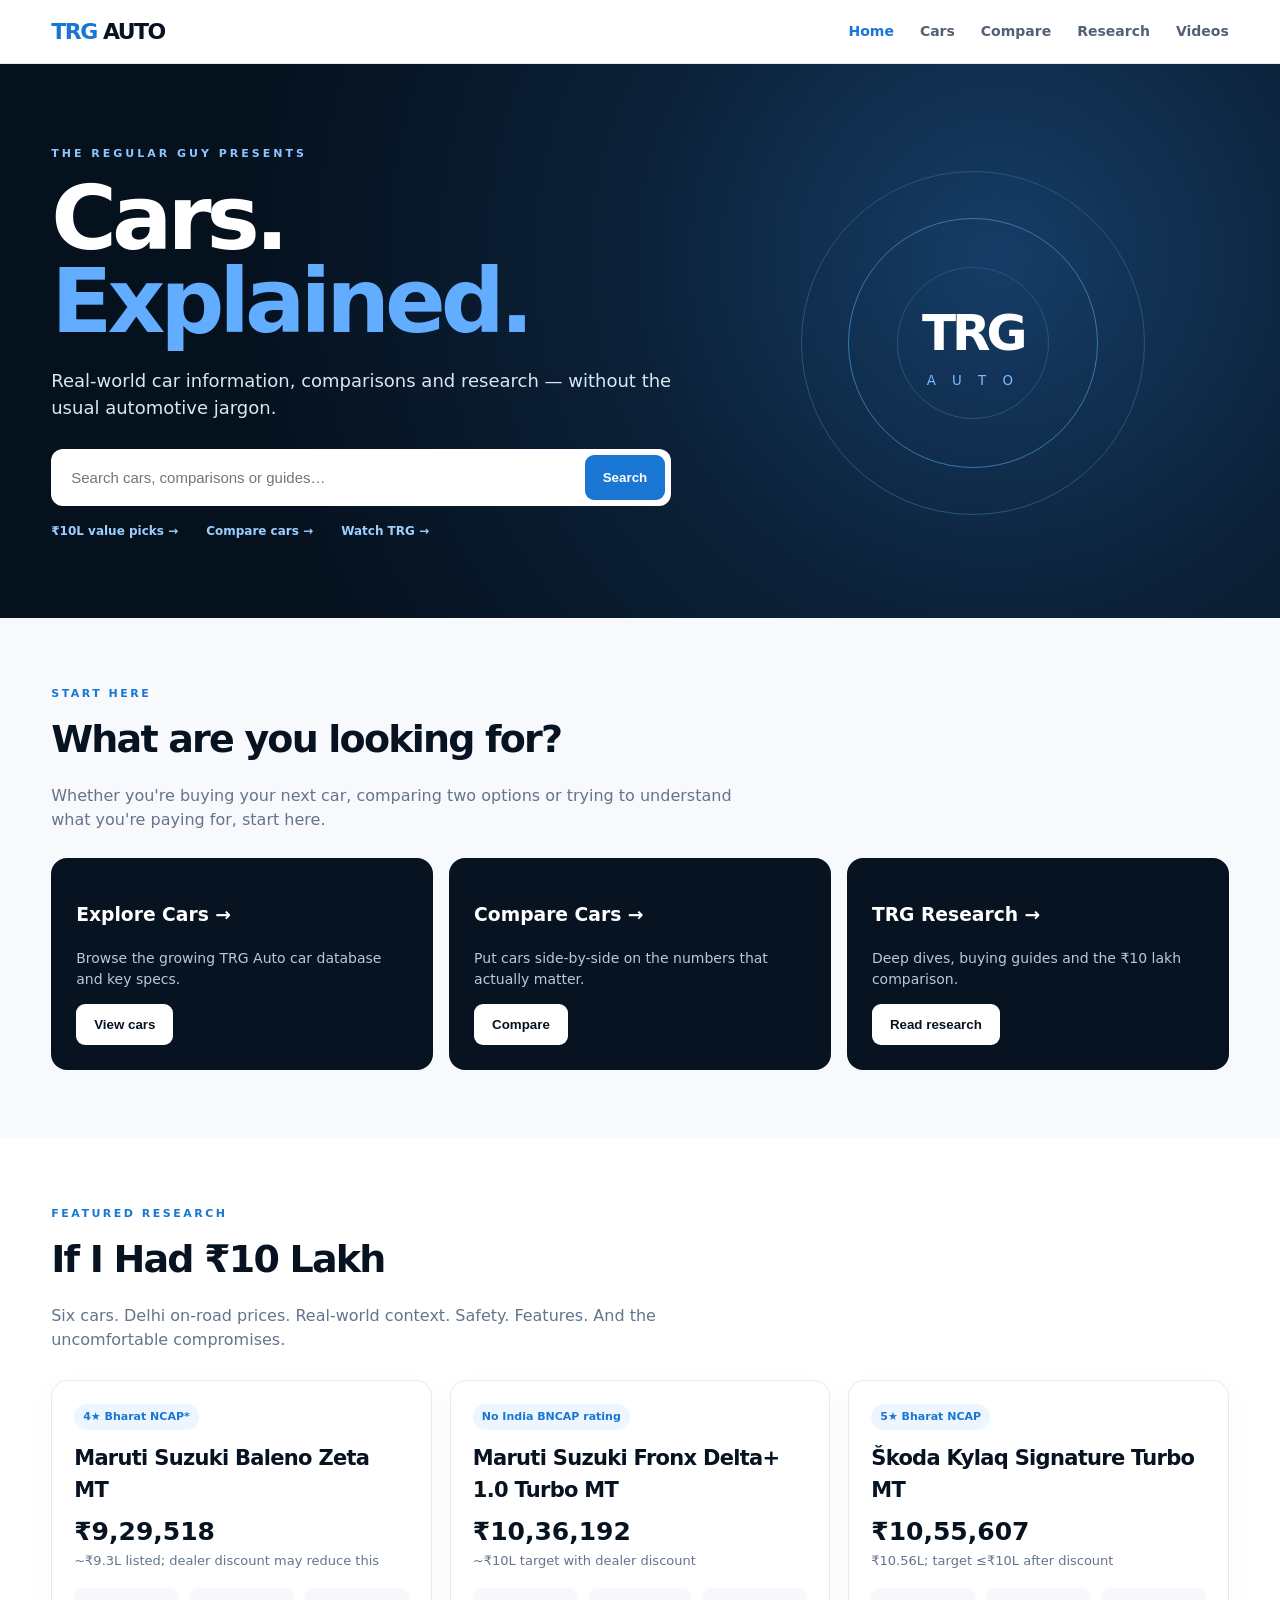
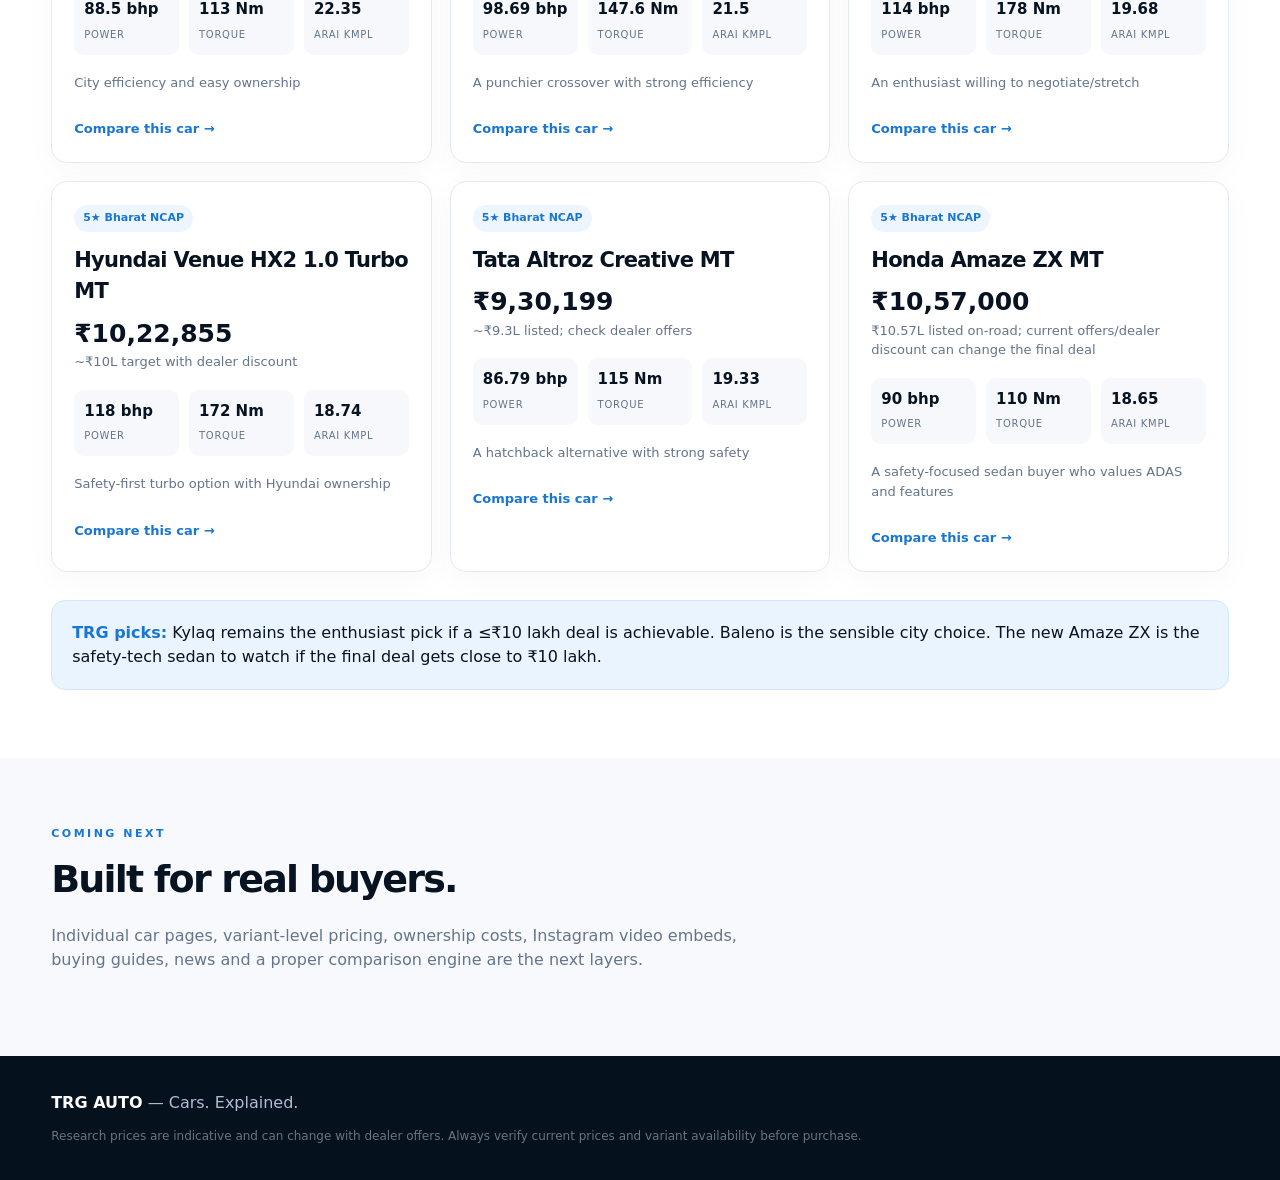
==== index.html @ d66eacd1 "TRG Auto V2 – Fix styling and clean public copy" ====
<!doctype html><html><head><meta charset="utf-8"><meta name="viewport" content="width=device-width,initial-scale=1"><title>TRG Auto — Cars. Explained.</title><meta name="description" content="Real-world car information, comparisons and research by The Regular Guy."><link rel="stylesheet" href="assets/styles.css?v=2.1"></head><body><header class="nav"><div class="container navin"><a class="logo" href="index.html"><span>TRG</span> AUTO</a><nav class="links"><a href="index.html">Home</a><a href="cars.html">Cars</a><a href="compare.html">Compare</a><a href="research.html">Research</a><a href="videos.html">Videos</a></nav></div></header>
<section class="hero"><div class="container hero-grid"><div><div class="eyebrow">The Regular Guy presents</div><h1>Cars.<br><span>Explained.</span></h1><p>Real-world car information, comparisons and research — without the usual automotive jargon.</p><div class="search"><input id="siteSearch" placeholder="Search cars, comparisons or guides…"><button id="searchBtn" class="btn">Search</button></div><div class="quicklinks"><a href="research.html">₹10L value picks →</a><a href="compare.html">Compare cars →</a><a href="videos.html">Watch TRG →</a></div></div><div class="hero-orb"><div class="orb"><div><strong>TRG</strong><small>A U T O</small></div></div></div></div></section>
<section class="section"><div class="container"><div class="kicker">Start here</div><h2>What are you looking for?</h2><p class="sub">Whether you're buying your next car, comparing two options or trying to understand what you're paying for, start here.</p><div class="tools"><a class="tool" href="cars.html"><h3>Explore Cars →</h3><p>Browse the growing TRG Auto car database and key specs.</p><button class="btn">View cars</button></a><a class="tool" href="compare.html"><h3>Compare Cars →</h3><p>Put cars side-by-side on the numbers that actually matter.</p><button class="btn">Compare</button></a><a class="tool" href="research.html"><h3>TRG Research →</h3><p>Deep dives, buying guides and the ₹10 lakh comparison.</p><button class="btn">Read research</button></a></div></div></section>
<section class="section alt"><div class="container"><div class="kicker">Featured research</div><h2>If I Had ₹10 Lakh</h2><p class="sub">Six cars. Delhi on-road prices. Real-world context. Safety. Features. And the uncomfortable compromises.</p><div class="cards" id="carCards"></div><div class="callout"><b>TRG picks:</b> Kylaq remains the enthusiast pick if a ≤₹10 lakh deal is achievable. Baleno is the sensible city choice. The new Amaze ZX is the safety-tech sedan to watch if the final deal gets close to ₹10 lakh.</div></div></section>
<section class="section"><div class="container"><div class="kicker">Coming next</div><h2>Built for real buyers.</h2><p class="sub">Individual car pages, variant-level pricing, ownership costs, Instagram video embeds, buying guides, news and a proper comparison engine are the next layers.</p></div></section>
<footer class="footer"><div class="container"><strong>TRG AUTO</strong> — Cars. Explained.<div class="notice">Research prices are indicative and can change with dealer offers. Always verify current prices and variant availability before purchase.</div></div></footer>
<script src="assets/data.js?v=2.1"></script><script src="assets/script.js?v=2.1"></script></body></html>
---- assets/styles.css ----
:root{--blue:#1976d2;--blue2:#5aa9ff;--ink:#071321;--muted:#64748b;--line:#e5eaf0;--bg:#f7f9fc;--white:#fff;--navy:#071321}
*{box-sizing:border-box}html{scroll-behavior:smooth}body{margin:0;font-family:Inter,ui-sans-serif,system-ui,-apple-system,BlinkMacSystemFont,"Segoe UI",sans-serif;color:var(--ink);background:var(--bg);line-height:1.5}
a{color:inherit;text-decoration:none}.container{width:min(1180px,92%);margin:auto}
.nav{height:64px;background:#fff;border-bottom:1px solid var(--line);display:flex;align-items:center;position:sticky;top:0;z-index:10}.navin{display:flex;align-items:center;justify-content:space-between}.logo{font-size:22px;font-weight:900;letter-spacing:-1.5px}.logo span{color:var(--blue)}.links{display:flex;gap:26px;font-weight:750;font-size:14px;color:#536174}.links a:hover,.links a.active{color:var(--blue)}
.hero{background:radial-gradient(circle at 78% 35%,#163d67 0,#0b2037 36%,#06111e 72%);color:white;padding:82px 0 78px;overflow:hidden}.hero-grid{display:grid;grid-template-columns:1.1fr .9fr;gap:40px;align-items:center}.eyebrow{text-transform:uppercase;letter-spacing:3px;font-weight:850;font-size:11px;color:#8ec5ff}.hero h1{font-size:clamp(54px,7vw,94px);line-height:.93;letter-spacing:-5px;margin:14px 0 24px}.hero h1 span{color:#62adff}.hero p{font-size:18px;color:#d9e6f4;max-width:650px}.search{display:flex;background:#fff;border-radius:12px;padding:6px;margin-top:28px;max-width:620px}.search input{flex:1;border:0;outline:0;padding:14px;font-size:15px}.quicklinks{display:flex;gap:28px;margin-top:16px;font-size:12px;font-weight:850;color:#9bcfff}.quicklinks a:hover{text-decoration:underline}.btn{border:0;border-radius:9px;background:var(--blue);color:#fff;padding:13px 18px;font-weight:800;cursor:pointer}.hero-orb{height:330px;display:grid;place-items:center}.orb{width:250px;height:250px;border:1px solid #3977ad;border-radius:50%;display:grid;place-items:center;position:relative}.orb:before,.orb:after{content:"";position:absolute;border:1px solid #28557d;border-radius:50%}.orb:before{inset:-48px}.orb:after{inset:48px}.orb strong{font-size:50px;letter-spacing:-4px}.orb small{display:block;letter-spacing:6px;text-align:center;color:#7ebdff}
.section{padding:68px 0}.section.alt{background:#fff}.kicker{text-transform:uppercase;letter-spacing:2.5px;font-size:11px;font-weight:900;color:var(--blue)}h2{font-size:38px;letter-spacing:-1.8px;margin:8px 0 12px}.sub{color:var(--muted);max-width:700px}
.cards{display:grid;grid-template-columns:repeat(3,1fr);gap:18px;margin-top:28px}.card{background:#fff;border:1px solid var(--line);border-radius:16px;padding:22px;box-shadow:0 8px 30px #07132108}.card:hover{transform:translateY(-2px);transition:.2s;box-shadow:0 12px 35px #07132112}.pill{display:inline-block;background:#edf6ff;color:var(--blue);padding:5px 9px;border-radius:999px;font-size:11px;font-weight:850}.carname{font-size:21px;font-weight:900;letter-spacing:-.7px;margin:13px 0 7px}.price{font-size:25px;font-weight:900}.muted{color:var(--muted);font-size:13px}.stats{display:grid;grid-template-columns:repeat(3,1fr);gap:10px;margin:18px 0}.stat{background:#f6f8fb;border-radius:10px;padding:10px}.stat b{display:block;font-size:15px}.stat span{font-size:10px;color:var(--muted);text-transform:uppercase;letter-spacing:.7px}.link{color:var(--blue);font-weight:850;font-size:13px}
.tools{display:grid;grid-template-columns:repeat(3,1fr);gap:16px;margin-top:26px}.compare-picks{grid-template-columns:repeat(4,1fr)}.tool{padding:25px;border-radius:16px;background:var(--navy);color:#fff}.tool p{color:#b9c9da;font-size:14px}.tool .btn{background:#fff;color:var(--navy)}
.tablewrap{overflow:auto;background:#fff;border:1px solid var(--line);border-radius:14px;margin-top:26px}.table{border-collapse:collapse;width:100%;min-width:860px}.table th,.table td{padding:14px 13px;border-bottom:1px solid var(--line);text-align:left;font-size:13px}.table th{background:#f6f8fb;font-size:11px;text-transform:uppercase;letter-spacing:.7px}.table tr:last-child td{border-bottom:0}
.callout{margin-top:28px;background:#eaf4ff;border:1px solid #cfe7ff;padding:20px;border-radius:14px}.callout b{color:var(--blue)}
.footer{background:#06111e;color:#aebfd1;padding:35px 0}.footer strong{color:#fff}.notice{font-size:12px;color:#6b7280;margin-top:12px}
@media(max-width:800px){.links{gap:12px;font-size:12px}.hero-grid{grid-template-columns:1fr}.hero-orb{display:none}.cards,.tools,.compare-picks{grid-template-columns:1fr}.hero{padding:60px 0}.hero h1{letter-spacing:-3px}.section{padding:48px 0}}
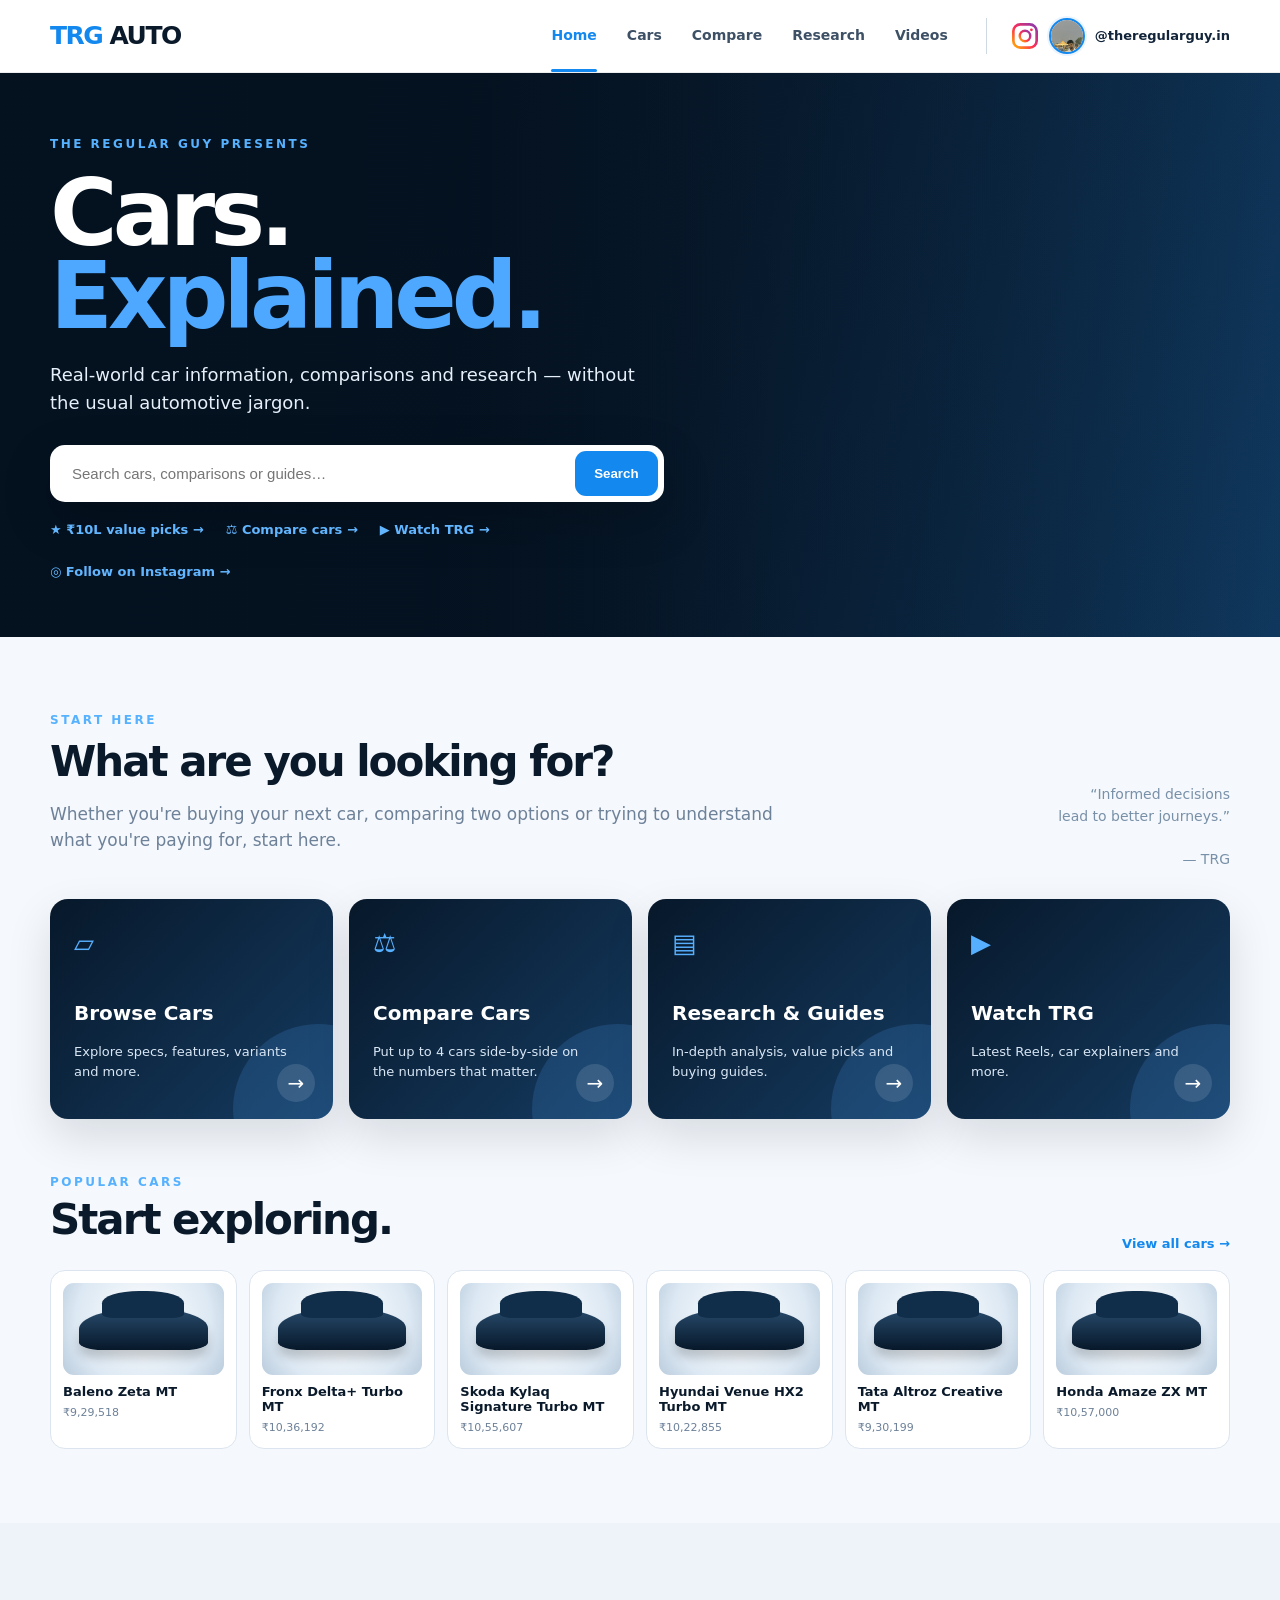
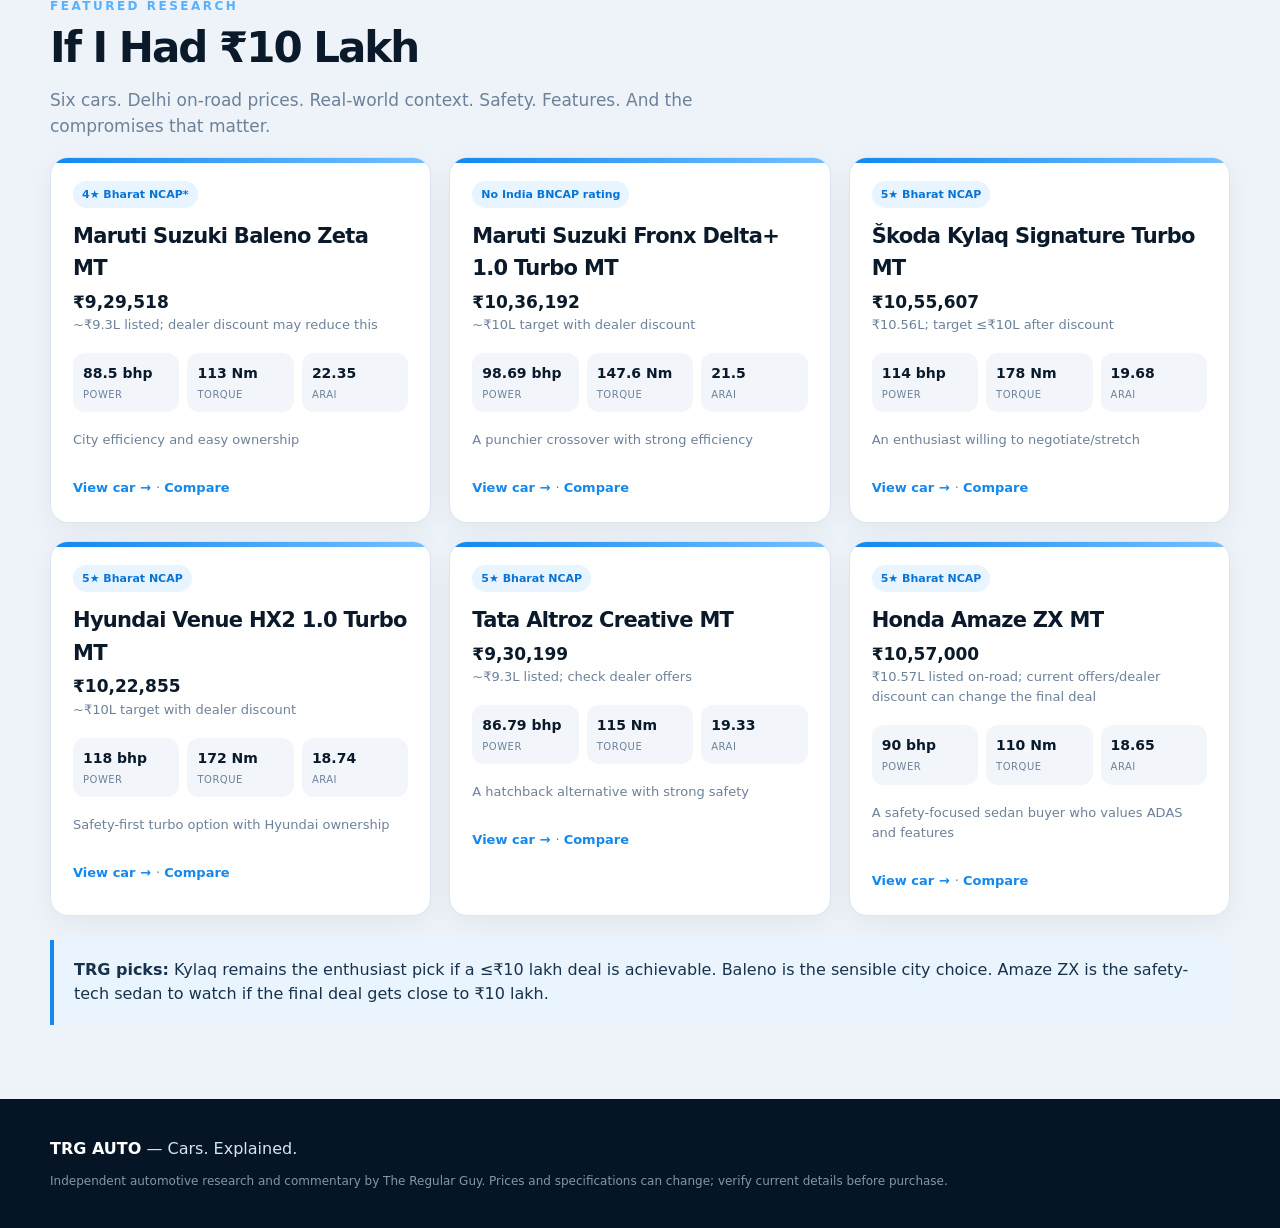
==== commit 7475e569: "TRG Auto V3 New platform design and Instagram integration" ====
--- a/index.html
+++ b/index.html
@@ -1,7 +1 @@
-<!doctype html><html><head><meta charset="utf-8"><meta name="viewport" content="width=device-width,initial-scale=1"><title>TRG Auto — Cars. Explained.</title><meta name="description" content="Real-world car information, comparisons and research by The Regular Guy."><link rel="stylesheet" href="assets/styles.css?v=2.1"></head><body><header class="nav"><div class="container navin"><a class="logo" href="index.html"><span>TRG</span> AUTO</a><nav class="links"><a href="index.html">Home</a><a href="cars.html">Cars</a><a href="compare.html">Compare</a><a href="research.html">Research</a><a href="videos.html">Videos</a></nav></div></header>
-<section class="hero"><div class="container hero-grid"><div><div class="eyebrow">The Regular Guy presents</div><h1>Cars.<br><span>Explained.</span></h1><p>Real-world car information, comparisons and research — without the usual automotive jargon.</p><div class="search"><input id="siteSearch" placeholder="Search cars, comparisons or guides…"><button id="searchBtn" class="btn">Search</button></div><div class="quicklinks"><a href="research.html">₹10L value picks →</a><a href="compare.html">Compare cars →</a><a href="videos.html">Watch TRG →</a></div></div><div class="hero-orb"><div class="orb"><div><strong>TRG</strong><small>A U T O</small></div></div></div></div></section>
-<section class="section"><div class="container"><div class="kicker">Start here</div><h2>What are you looking for?</h2><p class="sub">Whether you're buying your next car, comparing two options or trying to understand what you're paying for, start here.</p><div class="tools"><a class="tool" href="cars.html"><h3>Explore Cars →</h3><p>Browse the growing TRG Auto car database and key specs.</p><button class="btn">View cars</button></a><a class="tool" href="compare.html"><h3>Compare Cars →</h3><p>Put cars side-by-side on the numbers that actually matter.</p><button class="btn">Compare</button></a><a class="tool" href="research.html"><h3>TRG Research →</h3><p>Deep dives, buying guides and the ₹10 lakh comparison.</p><button class="btn">Read research</button></a></div></div></section>
-<section class="section alt"><div class="container"><div class="kicker">Featured research</div><h2>If I Had ₹10 Lakh</h2><p class="sub">Six cars. Delhi on-road prices. Real-world context. Safety. Features. And the uncomfortable compromises.</p><div class="cards" id="carCards"></div><div class="callout"><b>TRG picks:</b> Kylaq remains the enthusiast pick if a ≤₹10 lakh deal is achievable. Baleno is the sensible city choice. The new Amaze ZX is the safety-tech sedan to watch if the final deal gets close to ₹10 lakh.</div></div></section>
-<section class="section"><div class="container"><div class="kicker">Coming next</div><h2>Built for real buyers.</h2><p class="sub">Individual car pages, variant-level pricing, ownership costs, Instagram video embeds, buying guides, news and a proper comparison engine are the next layers.</p></div></section>
-<footer class="footer"><div class="container"><strong>TRG AUTO</strong> — Cars. Explained.<div class="notice">Research prices are indicative and can change with dealer offers. Always verify current prices and variant availability before purchase.</div></div></footer>
-<script src="assets/data.js?v=2.1"></script><script src="assets/script.js?v=2.1"></script></body></html>+<!doctype html><html><head><meta charset="utf-8"><meta name="viewport" content="width=device-width,initial-scale=1"><title>TRG Auto — Cars. Explained.</title><meta name="description" content="Real-world car information, comparisons, research and buying context by The Regular Guy."><link rel="stylesheet" href="assets/styles.css?v=3.0"></head><body><header class="nav"><div class="container navin"><a class="logo" href="index.html"><span>TRG</span> AUTO</a><nav class="links"><a href="index.html">Home</a><a href="cars.html">Cars</a><a href="compare.html">Compare</a><a href="research.html">Research</a><a href="videos.html">Videos</a></nav><a class="social" href="https://www.instagram.com/theregularguy.in/" target="_blank" rel="noopener" aria-label="Open The Regular Guy on Instagram"><svg class="igicon" viewBox="0 0 24 24" aria-hidden="true"><defs><linearGradient id="ig" x1="0" y1="1" x2="1" y2="0"><stop offset="0" stop-color="#ffb300"/><stop offset=".45" stop-color="#ff2d55"/><stop offset="1" stop-color="#833ab4"/></linearGradient></defs><rect x="2" y="2" width="20" height="20" rx="6" fill="none" stroke="url(#ig)" stroke-width="2.3"/><circle cx="12" cy="12" r="4.5" fill="none" stroke="url(#ig)" stroke-width="2.1"/><circle cx="17.5" cy="6.7" r="1.2" fill="#ff2d55"/></svg><img class="igdp" src="assets/insta-dp.jpg" alt="The Regular Guy"><span class="ighandle">@theregularguy.in</span></a></div></header><main><section class="hero"><div class="hero-media"></div><div class="container hero-grid"><div class="hero-copy"><div class="eyebrow">The Regular Guy presents</div><h1>Cars.<br><span>Explained.</span></h1><p>Real-world car information, comparisons and research — without the usual automotive jargon.</p><div class="search"><input id="siteSearch" placeholder="Search cars, comparisons or guides…" aria-label="Search TRG Auto"><button id="searchBtn" class="btn">Search</button></div><div class="quicklinks"><a href="research.html">★ ₹10L value picks →</a><a href="compare.html">⚖ Compare cars →</a><a href="videos.html">▶ Watch TRG →</a><a href="https://www.instagram.com/theregularguy.in/" target="_blank" rel="noopener">◎ Follow on Instagram →</a></div></div></div></section><section class="section"><div class="container"><div class="start-head"><div><div class="kicker">Start here</div><h2>What are you looking for?</h2><p class="sub">Whether you're buying your next car, comparing two options or trying to understand what you're paying for, start here.</p></div><div class="quote">“Informed decisions<br>lead to better journeys.”<br><br>— TRG</div></div><div class="tools"><a class="tool" href="cars.html"><div class="icon">▱</div><h3>Browse Cars</h3><p>Explore specs, features, variants and more.</p><span class="arrow">→</span></a><a class="tool" href="compare.html"><div class="icon">⚖</div><h3>Compare Cars</h3><p>Put up to 4 cars side-by-side on the numbers that matter.</p><span class="arrow">→</span></a><a class="tool" href="research.html"><div class="icon">▤</div><h3>Research & Guides</h3><p>In-depth analysis, value picks and buying guides.</p><span class="arrow">→</span></a><a class="tool" href="videos.html"><div class="icon">▶</div><h3>Watch TRG</h3><p>Latest Reels, car explainers and more.</p><span class="arrow">→</span></a></div><div class="popular"><div class="popular-head"><div><div class="kicker">Popular cars</div><h2 style="margin-top:7px">Start exploring.</h2></div><a class="link" href="cars.html">View all cars →</a></div><div class="popular-grid" id="popularCars"></div></div></div></section><section class="section alt"><div class="container"><div class="kicker">Featured research</div><h2>If I Had ₹10 Lakh</h2><p class="sub">Six cars. Delhi on-road prices. Real-world context. Safety. Features. And the compromises that matter.</p><div class="cards" id="carCards"></div><div class="callout"><b>TRG picks:</b> Kylaq remains the enthusiast pick if a ≤₹10 lakh deal is achievable. Baleno is the sensible city choice. Amaze ZX is the safety-tech sedan to watch if the final deal gets close to ₹10 lakh.</div></div></section></main><footer class="footer"><div class="container"><strong>TRG AUTO</strong> — Cars. Explained.<div class="notice">Independent automotive research and commentary by The Regular Guy. Prices and specifications can change; verify current details before purchase.</div></div></footer><script src="assets/data.js?v=3.0"></script><script src="assets/script.js?v=3.0"></script></body></html>
--- a/assets/styles.css
+++ b/assets/styles.css
@@ -1,13 +1,12 @@
-
-:root{--blue:#1976d2;--blue2:#5aa9ff;--ink:#071321;--muted:#64748b;--line:#e5eaf0;--bg:#f7f9fc;--white:#fff;--navy:#071321}
-*{box-sizing:border-box}html{scroll-behavior:smooth}body{margin:0;font-family:Inter,ui-sans-serif,system-ui,-apple-system,BlinkMacSystemFont,"Segoe UI",sans-serif;color:var(--ink);background:var(--bg);line-height:1.5}
-a{color:inherit;text-decoration:none}.container{width:min(1180px,92%);margin:auto}
-.nav{height:64px;background:#fff;border-bottom:1px solid var(--line);display:flex;align-items:center;position:sticky;top:0;z-index:10}.navin{display:flex;align-items:center;justify-content:space-between}.logo{font-size:22px;font-weight:900;letter-spacing:-1.5px}.logo span{color:var(--blue)}.links{display:flex;gap:26px;font-weight:750;font-size:14px;color:#536174}.links a:hover,.links a.active{color:var(--blue)}
-.hero{background:radial-gradient(circle at 78% 35%,#163d67 0,#0b2037 36%,#06111e 72%);color:white;padding:82px 0 78px;overflow:hidden}.hero-grid{display:grid;grid-template-columns:1.1fr .9fr;gap:40px;align-items:center}.eyebrow{text-transform:uppercase;letter-spacing:3px;font-weight:850;font-size:11px;color:#8ec5ff}.hero h1{font-size:clamp(54px,7vw,94px);line-height:.93;letter-spacing:-5px;margin:14px 0 24px}.hero h1 span{color:#62adff}.hero p{font-size:18px;color:#d9e6f4;max-width:650px}.search{display:flex;background:#fff;border-radius:12px;padding:6px;margin-top:28px;max-width:620px}.search input{flex:1;border:0;outline:0;padding:14px;font-size:15px}.quicklinks{display:flex;gap:28px;margin-top:16px;font-size:12px;font-weight:850;color:#9bcfff}.quicklinks a:hover{text-decoration:underline}.btn{border:0;border-radius:9px;background:var(--blue);color:#fff;padding:13px 18px;font-weight:800;cursor:pointer}.hero-orb{height:330px;display:grid;place-items:center}.orb{width:250px;height:250px;border:1px solid #3977ad;border-radius:50%;display:grid;place-items:center;position:relative}.orb:before,.orb:after{content:"";position:absolute;border:1px solid #28557d;border-radius:50%}.orb:before{inset:-48px}.orb:after{inset:48px}.orb strong{font-size:50px;letter-spacing:-4px}.orb small{display:block;letter-spacing:6px;text-align:center;color:#7ebdff}
-.section{padding:68px 0}.section.alt{background:#fff}.kicker{text-transform:uppercase;letter-spacing:2.5px;font-size:11px;font-weight:900;color:var(--blue)}h2{font-size:38px;letter-spacing:-1.8px;margin:8px 0 12px}.sub{color:var(--muted);max-width:700px}
-.cards{display:grid;grid-template-columns:repeat(3,1fr);gap:18px;margin-top:28px}.card{background:#fff;border:1px solid var(--line);border-radius:16px;padding:22px;box-shadow:0 8px 30px #07132108}.card:hover{transform:translateY(-2px);transition:.2s;box-shadow:0 12px 35px #07132112}.pill{display:inline-block;background:#edf6ff;color:var(--blue);padding:5px 9px;border-radius:999px;font-size:11px;font-weight:850}.carname{font-size:21px;font-weight:900;letter-spacing:-.7px;margin:13px 0 7px}.price{font-size:25px;font-weight:900}.muted{color:var(--muted);font-size:13px}.stats{display:grid;grid-template-columns:repeat(3,1fr);gap:10px;margin:18px 0}.stat{background:#f6f8fb;border-radius:10px;padding:10px}.stat b{display:block;font-size:15px}.stat span{font-size:10px;color:var(--muted);text-transform:uppercase;letter-spacing:.7px}.link{color:var(--blue);font-weight:850;font-size:13px}
-.tools{display:grid;grid-template-columns:repeat(3,1fr);gap:16px;margin-top:26px}.compare-picks{grid-template-columns:repeat(4,1fr)}.tool{padding:25px;border-radius:16px;background:var(--navy);color:#fff}.tool p{color:#b9c9da;font-size:14px}.tool .btn{background:#fff;color:var(--navy)}
-.tablewrap{overflow:auto;background:#fff;border:1px solid var(--line);border-radius:14px;margin-top:26px}.table{border-collapse:collapse;width:100%;min-width:860px}.table th,.table td{padding:14px 13px;border-bottom:1px solid var(--line);text-align:left;font-size:13px}.table th{background:#f6f8fb;font-size:11px;text-transform:uppercase;letter-spacing:.7px}.table tr:last-child td{border-bottom:0}
-.callout{margin-top:28px;background:#eaf4ff;border:1px solid #cfe7ff;padding:20px;border-radius:14px}.callout b{color:var(--blue)}
-.footer{background:#06111e;color:#aebfd1;padding:35px 0}.footer strong{color:#fff}.notice{font-size:12px;color:#6b7280;margin-top:12px}
-@media(max-width:800px){.links{gap:12px;font-size:12px}.hero-grid{grid-template-columns:1fr}.hero-orb{display:none}.cards,.tools,.compare-picks{grid-template-columns:1fr}.hero{padding:60px 0}.hero h1{letter-spacing:-3px}.section{padding:48px 0}}
+:root{--navy:#07182a;--navy2:#0b2540;--blue:#1388ee;--blue2:#54a8ff;--ink:#0a1a2b;--muted:#6d8199;--paper:#f5f8fc;--line:#dce5ef;--white:#fff;--shadow:0 18px 45px rgba(7,24,42,.12);--radius:18px}
+*{box-sizing:border-box}html{scroll-behavior:smooth}body{margin:0;font-family:Inter,ui-sans-serif,system-ui,-apple-system,BlinkMacSystemFont,"Segoe UI",sans-serif;color:var(--ink);background:var(--paper);line-height:1.55}a{color:inherit;text-decoration:none}.container{width:min(1180px,calc(100% - 48px));margin:auto}
+.nav{position:sticky;top:0;z-index:50;background:rgba(255,255,255,.96);backdrop-filter:blur(14px);border-bottom:1px solid rgba(10,26,43,.08)}.navin{min-height:72px;display:flex;align-items:center;gap:34px}.logo{font-size:25px;font-weight:900;letter-spacing:-1.5px;white-space:nowrap}.logo span{color:var(--blue)}.links{display:flex;align-items:center;gap:30px;margin-left:auto}.links a{font-size:14px;font-weight:800;color:#3d5065;padding:25px 0;position:relative}.links a:hover,.links a.active{color:var(--blue)}.links a.active:after{content:"";position:absolute;height:3px;background:var(--blue);left:0;right:0;bottom:0;border-radius:4px}
+.social{display:flex;align-items:center;gap:10px;margin-left:4px;padding-left:24px;border-left:1px solid #cfd9e4}.igicon{width:28px;height:28px;display:block}.igdp{width:36px;height:36px;border-radius:50%;object-fit:cover;border:2px solid var(--blue);box-shadow:0 0 0 2px #eaf4ff}.ighandle{font-size:13px;font-weight:850;white-space:nowrap;color:#12243a}.social:hover .ighandle{color:var(--blue)}
+.hero{position:relative;overflow:hidden;background:linear-gradient(105deg,#061525 0%,#0a2037 54%,#103a61 100%);color:#fff}.hero:after{content:"";position:absolute;inset:0;background:linear-gradient(90deg,rgba(4,17,31,.98) 0%,rgba(4,17,31,.92) 38%,rgba(4,17,31,.42) 62%,rgba(4,17,31,.05) 100%);pointer-events:none}.hero-grid{min-height:555px;display:grid;grid-template-columns:52% 48%;align-items:center;position:relative;z-index:1}.hero-copy{padding:62px 0 54px}.eyebrow,.kicker{font-size:12px;letter-spacing:2.5px;text-transform:uppercase;font-weight:900;color:#56b1ff}.hero h1{font-size:clamp(58px,7.2vw,96px);line-height:.9;letter-spacing:-5px;margin:18px 0 24px}.hero h1 span{color:#4ea8ff}.hero p{font-size:18px;max-width:650px;color:#e6f0fa;margin:0 0 28px}.hero-media{position:absolute;right:-2%;top:0;bottom:0;width:58%;background-image:linear-gradient(90deg,rgba(7,24,42,.98) 0%,rgba(7,24,42,.18) 35%,rgba(7,24,42,.02) 100%),url('hero-lineup.jpg');background-size:cover;background-position:center;z-index:-1}.search{display:flex;max-width:690px;background:#fff;padding:6px;border-radius:15px;box-shadow:0 18px 50px rgba(0,0,0,.2)}.search input{flex:1;border:0;outline:0;padding:14px 16px;font-size:15px;min-width:0}.btn{border:0;border-radius:11px;background:var(--blue);color:#fff;font-weight:850;padding:12px 19px;cursor:pointer;display:inline-block}.btn:hover{background:#0875d6}.quicklinks{display:flex;flex-wrap:wrap;gap:22px;margin-top:18px}.quicklinks a{font-size:13px;font-weight:850;color:#62b6ff}.quicklinks a:hover{text-decoration:underline}
+.section{padding:74px 0}.section.alt{background:#edf3f8}.section h1,.section h2{letter-spacing:-2px;line-height:1.02;margin:12px 0 12px}.section h1{font-size:clamp(44px,5vw,66px)}.section h2{font-size:42px}.sub{color:var(--muted);font-size:17px;max-width:760px}.start-head{display:flex;justify-content:space-between;gap:40px;align-items:end;margin-bottom:28px}.quote{max-width:260px;text-align:right;color:#7890a8;font-size:14px}.tools{display:grid;grid-template-columns:repeat(4,1fr);gap:16px}.tool{min-height:205px;border-radius:18px;padding:24px;background:linear-gradient(135deg,#07182a,#153b61);color:#fff;box-shadow:var(--shadow);position:relative;overflow:hidden}.tool:before{content:"";position:absolute;width:170px;height:170px;border-radius:50%;right:-70px;bottom:-75px;background:rgba(84,168,255,.16)}.tool .icon{font-size:26px;color:#57b0ff}.tool h3{font-size:20px;margin:35px 0 8px;position:relative}.tool p{font-size:13px;color:#d9e7f5;max-width:230px;position:relative}.arrow{position:absolute;right:18px;bottom:17px;width:38px;height:38px;border-radius:50%;background:rgba(255,255,255,.12);display:grid;place-items:center;font-size:20px}
+.cards{display:grid;grid-template-columns:repeat(3,1fr);gap:18px}.card{background:#fff;border:1px solid var(--line);border-radius:var(--radius);padding:22px;box-shadow:0 8px 30px rgba(7,24,42,.05)}.carcard{position:relative;overflow:hidden}.carcard .accent{height:5px;background:linear-gradient(90deg,var(--blue),#74c0ff);margin:-22px -22px 18px}.pill{display:inline-block;padding:5px 9px;border-radius:999px;background:#e8f4ff;color:#0875d6;font-size:11px;font-weight:900}.carname{font-size:21px;font-weight:900;letter-spacing:-.7px;margin:12px 0 4px}.price{font-size:17px;font-weight:900}.muted{color:var(--muted);font-size:13px}.stats{display:grid;grid-template-columns:repeat(3,1fr);gap:8px;margin:18px 0}.stat{background:#f2f6fa;border-radius:12px;padding:10px}.stat b{display:block;font-size:14px}.stat span{display:block;font-size:10px;color:var(--muted);text-transform:uppercase;letter-spacing:.5px;margin-top:2px}.link{font-size:13px;font-weight:850;color:var(--blue)}.callout{margin-top:24px;border-left:4px solid var(--blue);background:#eaf4ff;padding:18px 20px;border-radius:0 14px 14px 0;color:#19324b}.tablewrap{overflow:auto;background:#fff;border:1px solid var(--line);border-radius:16px;margin-top:24px}.table{border-collapse:collapse;width:100%;min-width:720px}.table th,.table td{padding:14px 16px;border-bottom:1px solid var(--line);text-align:left;font-size:14px}.table th{background:#edf4fa;color:#19324b;font-size:12px;text-transform:uppercase;letter-spacing:.6px}.table tr:last-child td{border-bottom:0}.compare-picks{grid-template-columns:repeat(4,1fr);margin-top:28px}.compare-picks .card{padding:16px}.compare-picks select,.calc input{border:1px solid #ccd9e6;border-radius:10px;background:#fff;color:var(--ink);font:inherit}
+.popular{margin-top:54px}.popular-head{display:flex;justify-content:space-between;align-items:end;margin-bottom:16px}.popular-grid{display:grid;grid-template-columns:repeat(6,1fr);gap:12px}.popular-card{background:#fff;border:1px solid var(--line);border-radius:15px;padding:12px;min-width:0}.popular-art{height:92px;border-radius:11px;background:radial-gradient(circle at 50% 40%,#fff,#dce8f3 70%,#b9cbdc);display:grid;place-items:center;overflow:hidden}.car-sil{width:80%;height:42px;border-radius:50% 48% 18% 18%;background:linear-gradient(180deg,#284c6d,#07182a);position:relative;box-shadow:0 8px 10px rgba(0,0,0,.18)}.car-sil:before{content:"";position:absolute;left:18%;right:18%;top:-17px;height:27px;background:#102d49;border-radius:45% 45% 15% 15%}.popular-card b{display:block;font-size:13px;margin-top:10px;line-height:1.15}.popular-card span{display:block;font-size:11px;color:var(--muted);margin-top:4px}
+.car-hero{background:linear-gradient(120deg,#07182a,#103a61);color:#fff;padding:72px 0}.car-detail{display:grid;grid-template-columns:1.2fr .8fr;gap:26px;align-items:stretch}.detail-panel{background:#fff;color:var(--ink);border-radius:20px;padding:28px}.detail-dark{background:rgba(255,255,255,.08);border:1px solid rgba(255,255,255,.13);border-radius:20px;padding:28px}.specgrid{display:grid;grid-template-columns:repeat(2,1fr);gap:10px;margin-top:18px}.spec{background:#f2f6fa;padding:13px;border-radius:12px}.spec small{display:block;color:var(--muted);font-size:10px;text-transform:uppercase;letter-spacing:.5px}.spec b{display:block;margin-top:2px}
+.footer{background:#061525;color:#d7e5f2;padding:38px 0}.footer strong{color:#fff}.notice{font-size:12px;color:#8297aa;margin-top:10px}
+@media(max-width:1000px){.links{gap:18px}.social{padding-left:14px}.ighandle{display:none}.tools{grid-template-columns:repeat(2,1fr)}.popular-grid{grid-template-columns:repeat(3,1fr)}.hero-grid{grid-template-columns:1fr}.hero-media{width:75%;opacity:.62}.hero-copy{max-width:760px}.hero:after{background:linear-gradient(90deg,rgba(4,17,31,.98),rgba(4,17,31,.72),rgba(4,17,31,.3))}.cards{grid-template-columns:repeat(2,1fr)}.compare-picks{grid-template-columns:repeat(2,1fr)}.car-detail{grid-template-columns:1fr}}
+@media(max-width:680px){.container{width:min(100% - 28px,1180px)}.navin{min-height:64px;gap:14px}.logo{font-size:21px}.links{gap:14px;overflow:auto}.links a{font-size:12px;padding:21px 0}.social{display:none}.hero-grid{min-height:610px}.hero-copy{padding:52px 0}.hero h1{font-size:62px;letter-spacing:-3px}.hero p{font-size:15px}.hero-media{width:100%;opacity:.35;background-position:center}.section{padding:54px 0}.section h2{font-size:34px}.tools,.cards,.compare-picks{grid-template-columns:1fr}.popular-grid{grid-template-columns:repeat(2,1fr)}.start-head{display:block}.quote{text-align:left;margin-top:20px}.search{display:block;background:transparent;box-shadow:none;padding:0}.search input{width:100%;border-radius:12px;margin-bottom:8px}.search .btn{width:100%}.stats{gap:6px}.stat{padding:8px}}
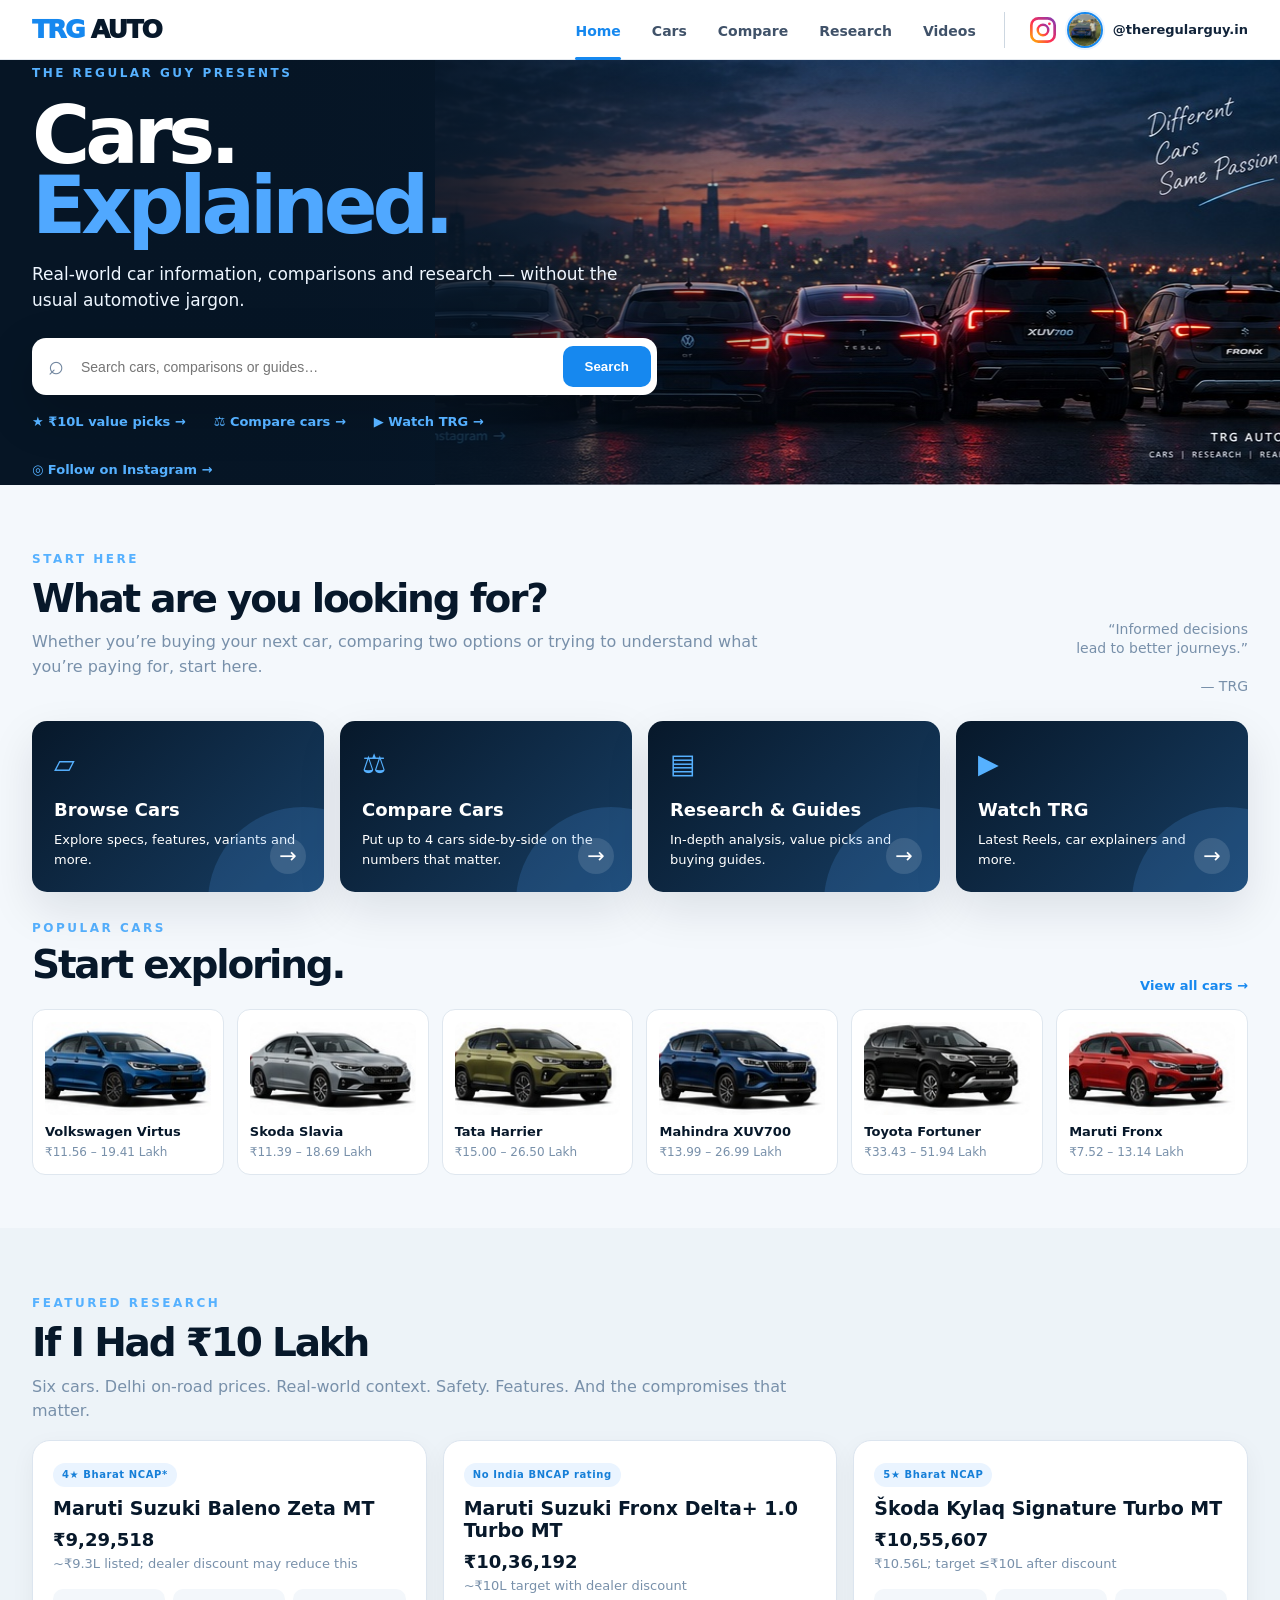
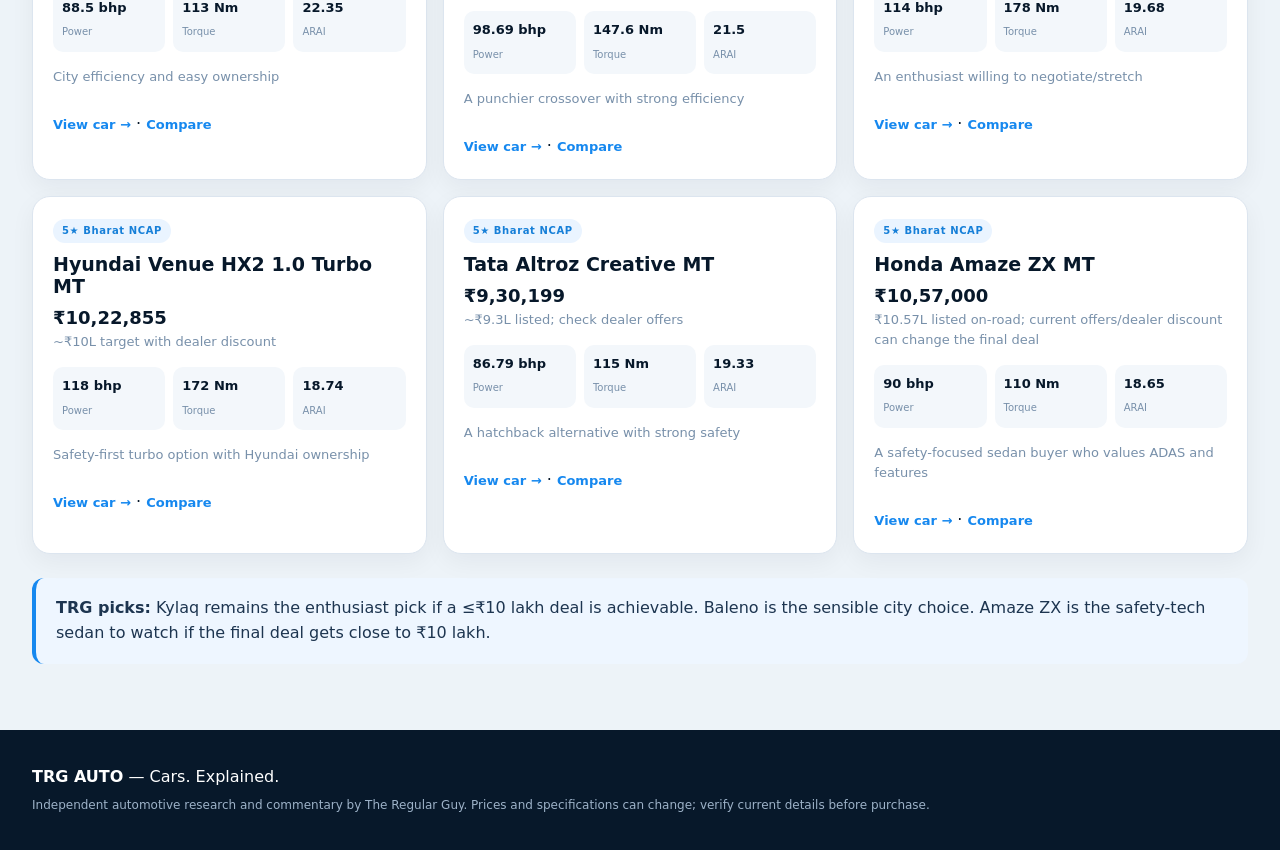
==== commit 07b45baa: "TRG Auto V3 – Exact homepage design and visual updates" ====
--- a/index.html
+++ b/index.html
@@ -1 +1,28 @@
-<!doctype html><html><head><meta charset="utf-8"><meta name="viewport" content="width=device-width,initial-scale=1"><title>TRG Auto — Cars. Explained.</title><meta name="description" content="Real-world car information, comparisons, research and buying context by The Regular Guy."><link rel="stylesheet" href="assets/styles.css?v=3.0"></head><body><header class="nav"><div class="container navin"><a class="logo" href="index.html"><span>TRG</span> AUTO</a><nav class="links"><a href="index.html">Home</a><a href="cars.html">Cars</a><a href="compare.html">Compare</a><a href="research.html">Research</a><a href="videos.html">Videos</a></nav><a class="social" href="https://www.instagram.com/theregularguy.in/" target="_blank" rel="noopener" aria-label="Open The Regular Guy on Instagram"><svg class="igicon" viewBox="0 0 24 24" aria-hidden="true"><defs><linearGradient id="ig" x1="0" y1="1" x2="1" y2="0"><stop offset="0" stop-color="#ffb300"/><stop offset=".45" stop-color="#ff2d55"/><stop offset="1" stop-color="#833ab4"/></linearGradient></defs><rect x="2" y="2" width="20" height="20" rx="6" fill="none" stroke="url(#ig)" stroke-width="2.3"/><circle cx="12" cy="12" r="4.5" fill="none" stroke="url(#ig)" stroke-width="2.1"/><circle cx="17.5" cy="6.7" r="1.2" fill="#ff2d55"/></svg><img class="igdp" src="assets/insta-dp.jpg" alt="The Regular Guy"><span class="ighandle">@theregularguy.in</span></a></div></header><main><section class="hero"><div class="hero-media"></div><div class="container hero-grid"><div class="hero-copy"><div class="eyebrow">The Regular Guy presents</div><h1>Cars.<br><span>Explained.</span></h1><p>Real-world car information, comparisons and research — without the usual automotive jargon.</p><div class="search"><input id="siteSearch" placeholder="Search cars, comparisons or guides…" aria-label="Search TRG Auto"><button id="searchBtn" class="btn">Search</button></div><div class="quicklinks"><a href="research.html">★ ₹10L value picks →</a><a href="compare.html">⚖ Compare cars →</a><a href="videos.html">▶ Watch TRG →</a><a href="https://www.instagram.com/theregularguy.in/" target="_blank" rel="noopener">◎ Follow on Instagram →</a></div></div></div></section><section class="section"><div class="container"><div class="start-head"><div><div class="kicker">Start here</div><h2>What are you looking for?</h2><p class="sub">Whether you're buying your next car, comparing two options or trying to understand what you're paying for, start here.</p></div><div class="quote">“Informed decisions<br>lead to better journeys.”<br><br>— TRG</div></div><div class="tools"><a class="tool" href="cars.html"><div class="icon">▱</div><h3>Browse Cars</h3><p>Explore specs, features, variants and more.</p><span class="arrow">→</span></a><a class="tool" href="compare.html"><div class="icon">⚖</div><h3>Compare Cars</h3><p>Put up to 4 cars side-by-side on the numbers that matter.</p><span class="arrow">→</span></a><a class="tool" href="research.html"><div class="icon">▤</div><h3>Research & Guides</h3><p>In-depth analysis, value picks and buying guides.</p><span class="arrow">→</span></a><a class="tool" href="videos.html"><div class="icon">▶</div><h3>Watch TRG</h3><p>Latest Reels, car explainers and more.</p><span class="arrow">→</span></a></div><div class="popular"><div class="popular-head"><div><div class="kicker">Popular cars</div><h2 style="margin-top:7px">Start exploring.</h2></div><a class="link" href="cars.html">View all cars →</a></div><div class="popular-grid" id="popularCars"></div></div></div></section><section class="section alt"><div class="container"><div class="kicker">Featured research</div><h2>If I Had ₹10 Lakh</h2><p class="sub">Six cars. Delhi on-road prices. Real-world context. Safety. Features. And the compromises that matter.</p><div class="cards" id="carCards"></div><div class="callout"><b>TRG picks:</b> Kylaq remains the enthusiast pick if a ≤₹10 lakh deal is achievable. Baleno is the sensible city choice. Amaze ZX is the safety-tech sedan to watch if the final deal gets close to ₹10 lakh.</div></div></section></main><footer class="footer"><div class="container"><strong>TRG AUTO</strong> — Cars. Explained.<div class="notice">Independent automotive research and commentary by The Regular Guy. Prices and specifications can change; verify current details before purchase.</div></div></footer><script src="assets/data.js?v=3.0"></script><script src="assets/script.js?v=3.0"></script></body></html>+<!doctype html><html lang="en"><head>
+<meta charset="utf-8"><meta name="viewport" content="width=device-width,initial-scale=1">
+<title>TRG Auto — Cars. Explained.</title>
+<meta name="description" content="Real-world car information, comparisons and research by The Regular Guy.">
+<link rel="stylesheet" href="assets/styles.css?v=4.0"></head><body>
+<header class="nav"><div class="container navin">
+<a class="logo" href="index.html"><span>TRG</span> AUTO</a>
+<nav class="links"><a href="index.html">Home</a><a href="cars.html">Cars</a><a href="compare.html">Compare</a><a href="research.html">Research</a><a href="videos.html">Videos</a></nav>
+<a class="social" href="https://www.instagram.com/theregularguy.in/" target="_blank" rel="noopener" aria-label="Open @theregularguy.in on Instagram">
+<svg class="igicon" viewBox="0 0 24 24"><defs><linearGradient id="ig" x1="0" y1="1" x2="1" y2="0"><stop offset="0" stop-color="#ffb300"/><stop offset=".45" stop-color="#ff2d55"/><stop offset="1" stop-color="#833ab4"/></linearGradient></defs><rect x="2" y="2" width="20" height="20" rx="6" fill="none" stroke="url(#ig)" stroke-width="2.3"/><circle cx="12" cy="12" r="4.5" fill="none" stroke="url(#ig)" stroke-width="2.1"/><circle cx="17.5" cy="6.7" r="1.2" fill="#ff2d55"/></svg>
+<img class="igdp" src="assets/insta-dp.jpg" alt="The Regular Guy"><span class="ighandle">@theregularguy.in</span></a></div></header>
+<main><section class="hero"><div class="hero-media"></div><div class="container hero-grid"><div class="hero-copy">
+<div class="eyebrow">THE REGULAR GUY PRESENTS</div><h1>Cars.<br><span>Explained.</span></h1>
+<p>Real-world car information, comparisons and research — without the usual automotive jargon.</p>
+<div class="search"><span class="search-icon">⌕</span><input id="siteSearch" placeholder="Search cars, comparisons or guides…" aria-label="Search TRG Auto"><button id="searchBtn" class="btn">Search</button></div>
+<div class="quicklinks"><a href="research.html">★ ₹10L value picks →</a><a href="compare.html">⚖ Compare cars →</a><a href="videos.html">▶ Watch TRG →</a><a href="https://www.instagram.com/theregularguy.in/" target="_blank" rel="noopener">◎ Follow on Instagram →</a></div>
+</div></div></section>
+<section class="section start-section"><div class="container"><div class="start-head"><div><div class="kicker">START HERE</div><h2>What are you looking for?</h2><p class="sub">Whether you’re buying your next car, comparing two options or trying to understand what you’re paying for, start here.</p></div><div class="quote">“Informed decisions<br>lead to better journeys.”<br><br>— TRG</div></div>
+<div class="tools">
+<a class="tool" href="cars.html"><div class="icon">▱</div><div><h3>Browse Cars</h3><p>Explore specs, features, variants and more.</p></div><span class="arrow">→</span></a>
+<a class="tool" href="compare.html"><div class="icon">⚖</div><div><h3>Compare Cars</h3><p>Put up to 4 cars side-by-side on the numbers that matter.</p></div><span class="arrow">→</span></a>
+<a class="tool" href="research.html"><div class="icon">▤</div><div><h3>Research &amp; Guides</h3><p>In-depth analysis, value picks and buying guides.</p></div><span class="arrow">→</span></a>
+<a class="tool" href="videos.html"><div class="icon">▶</div><div><h3>Watch TRG</h3><p>Latest Reels, car explainers and more.</p></div><span class="arrow">→</span></a></div>
+<div class="popular"><div class="popular-head"><div><div class="kicker">POPULAR CARS</div><h2>Start exploring.</h2></div><a class="link" href="cars.html">View all cars →</a></div><div class="popular-grid" id="popularCars"></div></div>
+</div></section>
+<section class="section alt"><div class="container"><div class="kicker">FEATURED RESEARCH</div><h2>If I Had ₹10 Lakh</h2><p class="sub">Six cars. Delhi on-road prices. Real-world context. Safety. Features. And the compromises that matter.</p><div class="cards" id="carCards"></div><div class="callout"><b>TRG picks:</b> Kylaq remains the enthusiast pick if a ≤₹10 lakh deal is achievable. Baleno is the sensible city choice. Amaze ZX is the safety-tech sedan to watch if the final deal gets close to ₹10 lakh.</div></div></section></main>
+<footer class="footer"><div class="container"><strong>TRG AUTO</strong> — Cars. Explained.<div class="notice">Independent automotive research and commentary by The Regular Guy. Prices and specifications can change; verify current details before purchase.</div></div></footer>
+<script src="assets/data.js?v=4.0"></script><script src="assets/script.js?v=4.0"></script></body></html>
--- a/assets/styles.css
+++ b/assets/styles.css
@@ -1,12 +1,8 @@
-:root{--navy:#07182a;--navy2:#0b2540;--blue:#1388ee;--blue2:#54a8ff;--ink:#0a1a2b;--muted:#6d8199;--paper:#f5f8fc;--line:#dce5ef;--white:#fff;--shadow:0 18px 45px rgba(7,24,42,.12);--radius:18px}
-*{box-sizing:border-box}html{scroll-behavior:smooth}body{margin:0;font-family:Inter,ui-sans-serif,system-ui,-apple-system,BlinkMacSystemFont,"Segoe UI",sans-serif;color:var(--ink);background:var(--paper);line-height:1.55}a{color:inherit;text-decoration:none}.container{width:min(1180px,calc(100% - 48px));margin:auto}
-.nav{position:sticky;top:0;z-index:50;background:rgba(255,255,255,.96);backdrop-filter:blur(14px);border-bottom:1px solid rgba(10,26,43,.08)}.navin{min-height:72px;display:flex;align-items:center;gap:34px}.logo{font-size:25px;font-weight:900;letter-spacing:-1.5px;white-space:nowrap}.logo span{color:var(--blue)}.links{display:flex;align-items:center;gap:30px;margin-left:auto}.links a{font-size:14px;font-weight:800;color:#3d5065;padding:25px 0;position:relative}.links a:hover,.links a.active{color:var(--blue)}.links a.active:after{content:"";position:absolute;height:3px;background:var(--blue);left:0;right:0;bottom:0;border-radius:4px}
-.social{display:flex;align-items:center;gap:10px;margin-left:4px;padding-left:24px;border-left:1px solid #cfd9e4}.igicon{width:28px;height:28px;display:block}.igdp{width:36px;height:36px;border-radius:50%;object-fit:cover;border:2px solid var(--blue);box-shadow:0 0 0 2px #eaf4ff}.ighandle{font-size:13px;font-weight:850;white-space:nowrap;color:#12243a}.social:hover .ighandle{color:var(--blue)}
-.hero{position:relative;overflow:hidden;background:linear-gradient(105deg,#061525 0%,#0a2037 54%,#103a61 100%);color:#fff}.hero:after{content:"";position:absolute;inset:0;background:linear-gradient(90deg,rgba(4,17,31,.98) 0%,rgba(4,17,31,.92) 38%,rgba(4,17,31,.42) 62%,rgba(4,17,31,.05) 100%);pointer-events:none}.hero-grid{min-height:555px;display:grid;grid-template-columns:52% 48%;align-items:center;position:relative;z-index:1}.hero-copy{padding:62px 0 54px}.eyebrow,.kicker{font-size:12px;letter-spacing:2.5px;text-transform:uppercase;font-weight:900;color:#56b1ff}.hero h1{font-size:clamp(58px,7.2vw,96px);line-height:.9;letter-spacing:-5px;margin:18px 0 24px}.hero h1 span{color:#4ea8ff}.hero p{font-size:18px;max-width:650px;color:#e6f0fa;margin:0 0 28px}.hero-media{position:absolute;right:-2%;top:0;bottom:0;width:58%;background-image:linear-gradient(90deg,rgba(7,24,42,.98) 0%,rgba(7,24,42,.18) 35%,rgba(7,24,42,.02) 100%),url('hero-lineup.jpg');background-size:cover;background-position:center;z-index:-1}.search{display:flex;max-width:690px;background:#fff;padding:6px;border-radius:15px;box-shadow:0 18px 50px rgba(0,0,0,.2)}.search input{flex:1;border:0;outline:0;padding:14px 16px;font-size:15px;min-width:0}.btn{border:0;border-radius:11px;background:var(--blue);color:#fff;font-weight:850;padding:12px 19px;cursor:pointer;display:inline-block}.btn:hover{background:#0875d6}.quicklinks{display:flex;flex-wrap:wrap;gap:22px;margin-top:18px}.quicklinks a{font-size:13px;font-weight:850;color:#62b6ff}.quicklinks a:hover{text-decoration:underline}
-.section{padding:74px 0}.section.alt{background:#edf3f8}.section h1,.section h2{letter-spacing:-2px;line-height:1.02;margin:12px 0 12px}.section h1{font-size:clamp(44px,5vw,66px)}.section h2{font-size:42px}.sub{color:var(--muted);font-size:17px;max-width:760px}.start-head{display:flex;justify-content:space-between;gap:40px;align-items:end;margin-bottom:28px}.quote{max-width:260px;text-align:right;color:#7890a8;font-size:14px}.tools{display:grid;grid-template-columns:repeat(4,1fr);gap:16px}.tool{min-height:205px;border-radius:18px;padding:24px;background:linear-gradient(135deg,#07182a,#153b61);color:#fff;box-shadow:var(--shadow);position:relative;overflow:hidden}.tool:before{content:"";position:absolute;width:170px;height:170px;border-radius:50%;right:-70px;bottom:-75px;background:rgba(84,168,255,.16)}.tool .icon{font-size:26px;color:#57b0ff}.tool h3{font-size:20px;margin:35px 0 8px;position:relative}.tool p{font-size:13px;color:#d9e7f5;max-width:230px;position:relative}.arrow{position:absolute;right:18px;bottom:17px;width:38px;height:38px;border-radius:50%;background:rgba(255,255,255,.12);display:grid;place-items:center;font-size:20px}
-.cards{display:grid;grid-template-columns:repeat(3,1fr);gap:18px}.card{background:#fff;border:1px solid var(--line);border-radius:var(--radius);padding:22px;box-shadow:0 8px 30px rgba(7,24,42,.05)}.carcard{position:relative;overflow:hidden}.carcard .accent{height:5px;background:linear-gradient(90deg,var(--blue),#74c0ff);margin:-22px -22px 18px}.pill{display:inline-block;padding:5px 9px;border-radius:999px;background:#e8f4ff;color:#0875d6;font-size:11px;font-weight:900}.carname{font-size:21px;font-weight:900;letter-spacing:-.7px;margin:12px 0 4px}.price{font-size:17px;font-weight:900}.muted{color:var(--muted);font-size:13px}.stats{display:grid;grid-template-columns:repeat(3,1fr);gap:8px;margin:18px 0}.stat{background:#f2f6fa;border-radius:12px;padding:10px}.stat b{display:block;font-size:14px}.stat span{display:block;font-size:10px;color:var(--muted);text-transform:uppercase;letter-spacing:.5px;margin-top:2px}.link{font-size:13px;font-weight:850;color:var(--blue)}.callout{margin-top:24px;border-left:4px solid var(--blue);background:#eaf4ff;padding:18px 20px;border-radius:0 14px 14px 0;color:#19324b}.tablewrap{overflow:auto;background:#fff;border:1px solid var(--line);border-radius:16px;margin-top:24px}.table{border-collapse:collapse;width:100%;min-width:720px}.table th,.table td{padding:14px 16px;border-bottom:1px solid var(--line);text-align:left;font-size:14px}.table th{background:#edf4fa;color:#19324b;font-size:12px;text-transform:uppercase;letter-spacing:.6px}.table tr:last-child td{border-bottom:0}.compare-picks{grid-template-columns:repeat(4,1fr);margin-top:28px}.compare-picks .card{padding:16px}.compare-picks select,.calc input{border:1px solid #ccd9e6;border-radius:10px;background:#fff;color:var(--ink);font:inherit}
-.popular{margin-top:54px}.popular-head{display:flex;justify-content:space-between;align-items:end;margin-bottom:16px}.popular-grid{display:grid;grid-template-columns:repeat(6,1fr);gap:12px}.popular-card{background:#fff;border:1px solid var(--line);border-radius:15px;padding:12px;min-width:0}.popular-art{height:92px;border-radius:11px;background:radial-gradient(circle at 50% 40%,#fff,#dce8f3 70%,#b9cbdc);display:grid;place-items:center;overflow:hidden}.car-sil{width:80%;height:42px;border-radius:50% 48% 18% 18%;background:linear-gradient(180deg,#284c6d,#07182a);position:relative;box-shadow:0 8px 10px rgba(0,0,0,.18)}.car-sil:before{content:"";position:absolute;left:18%;right:18%;top:-17px;height:27px;background:#102d49;border-radius:45% 45% 15% 15%}.popular-card b{display:block;font-size:13px;margin-top:10px;line-height:1.15}.popular-card span{display:block;font-size:11px;color:var(--muted);margin-top:4px}
-.car-hero{background:linear-gradient(120deg,#07182a,#103a61);color:#fff;padding:72px 0}.car-detail{display:grid;grid-template-columns:1.2fr .8fr;gap:26px;align-items:stretch}.detail-panel{background:#fff;color:var(--ink);border-radius:20px;padding:28px}.detail-dark{background:rgba(255,255,255,.08);border:1px solid rgba(255,255,255,.13);border-radius:20px;padding:28px}.specgrid{display:grid;grid-template-columns:repeat(2,1fr);gap:10px;margin-top:18px}.spec{background:#f2f6fa;padding:13px;border-radius:12px}.spec small{display:block;color:var(--muted);font-size:10px;text-transform:uppercase;letter-spacing:.5px}.spec b{display:block;margin-top:2px}
-.footer{background:#061525;color:#d7e5f2;padding:38px 0}.footer strong{color:#fff}.notice{font-size:12px;color:#8297aa;margin-top:10px}
-@media(max-width:1000px){.links{gap:18px}.social{padding-left:14px}.ighandle{display:none}.tools{grid-template-columns:repeat(2,1fr)}.popular-grid{grid-template-columns:repeat(3,1fr)}.hero-grid{grid-template-columns:1fr}.hero-media{width:75%;opacity:.62}.hero-copy{max-width:760px}.hero:after{background:linear-gradient(90deg,rgba(4,17,31,.98),rgba(4,17,31,.72),rgba(4,17,31,.3))}.cards{grid-template-columns:repeat(2,1fr)}.compare-picks{grid-template-columns:repeat(2,1fr)}.car-detail{grid-template-columns:1fr}}
-@media(max-width:680px){.container{width:min(100% - 28px,1180px)}.navin{min-height:64px;gap:14px}.logo{font-size:21px}.links{gap:14px;overflow:auto}.links a{font-size:12px;padding:21px 0}.social{display:none}.hero-grid{min-height:610px}.hero-copy{padding:52px 0}.hero h1{font-size:62px;letter-spacing:-3px}.hero p{font-size:15px}.hero-media{width:100%;opacity:.35;background-position:center}.section{padding:54px 0}.section h2{font-size:34px}.tools,.cards,.compare-picks{grid-template-columns:1fr}.popular-grid{grid-template-columns:repeat(2,1fr)}.start-head{display:block}.quote{text-align:left;margin-top:20px}.search{display:block;background:transparent;box-shadow:none;padding:0}.search input{width:100%;border-radius:12px;margin-bottom:8px}.search .btn{width:100%}.stats{gap:6px}.stat{padding:8px}}
+ :root{--navy:#07182a;--navy2:#15395f;--blue:#1688ef;--blue2:#55b0ff;--ink:#07182a;--muted:#7890aa;--paper:#f4f8fc;--line:#dce5ef;--white:#fff;--shadow:0 18px 45px rgba(7,24,42,.10)}
+*{box-sizing:border-box}html{scroll-behavior:smooth}body{margin:0;font-family:Inter,ui-sans-serif,system-ui,-apple-system,BlinkMacSystemFont,"Segoe UI",sans-serif;color:var(--ink);background:var(--paper);line-height:1.55}a{color:inherit;text-decoration:none}.container{width:min(1392px,calc(100% - 64px));margin:auto}
+.nav{height:60px;background:#fff;border-bottom:1px solid #e3e8ee;position:sticky;top:0;z-index:50}.navin{height:60px;display:flex;align-items:center}.logo{font-size:25px;font-weight:950;letter-spacing:-1.7px}.logo span{color:var(--blue)}.links{margin-left:auto;display:flex;gap:31px;align-items:center}.links a{font-size:14px;font-weight:850;color:#405269;padding:20px 0 17px;position:relative}.links a.active,.links a:hover{color:var(--blue)}.links a.active:after{content:"";position:absolute;left:0;right:0;bottom:-1px;height:3px;background:var(--blue);border-radius:3px}.social{display:flex;align-items:center;gap:10px;margin-left:28px;padding-left:24px;border-left:1px solid #cdd7e1}.igicon{width:28px;height:28px}.igdp{width:36px;height:36px;border-radius:50%;object-fit:cover;border:2px solid var(--blue);box-shadow:0 0 0 2px #eaf4ff}.ighandle{font-size:13px;font-weight:850;white-space:nowrap;color:#12243a}
+.hero{height:425px;position:relative;overflow:hidden;background:linear-gradient(105deg,#061525,#0b2540 65%,#123c63);color:#fff}.hero-media{position:absolute;right:0;top:0;width:66%;height:100%;background:url('hero-lineup.jpg') center/cover no-repeat}.hero:after{content:"";position:absolute;inset:0;background:linear-gradient(90deg,#061525 0%,rgba(6,21,37,.98) 23%,rgba(6,21,37,.80) 38%,rgba(6,21,37,.22) 57%,rgba(6,21,37,0) 76%);z-index:1}.hero-grid{height:100%;display:flex;align-items:center;position:relative;z-index:2}.hero-copy{width:52%}.eyebrow,.kicker{font-size:12px;letter-spacing:2.5px;text-transform:uppercase;font-weight:900;color:#56b1ff}.hero h1{font-size:clamp(62px,6.2vw,94px);line-height:.88;letter-spacing:-5px;margin:18px 0 20px}.hero h1 span{color:#50a8ff}.hero p{font-size:17px;line-height:1.55;max-width:590px;margin:0 0 25px;color:#eef6ff}.search{width:625px;max-width:100%;display:flex;align-items:center;background:#fff;padding:6px;border-radius:14px;box-shadow:0 18px 50px rgba(0,0,0,.2)}.search-icon{color:#71869f;font-size:27px;padding:0 10px 3px}.search input{flex:1;border:0;outline:0;padding:13px 7px;font-size:14px}.search .btn{padding:13px 22px}.btn{border:0;border-radius:10px;background:var(--blue);color:#fff;font-weight:850;cursor:pointer;display:inline-block}.quicklinks{display:flex;flex-wrap:wrap;gap:28px;margin-top:17px}.quicklinks a{font-size:13px;font-weight:850;color:#55b0ff}
+.section{padding:66px 0}.start-section{padding-top:65px;padding-bottom:53px}.section.alt{background:#edf3f8}.section h1,.section h2{letter-spacing:-2.2px;line-height:1.02;margin:10px 0 12px}.section h1{font-size:clamp(44px,5vw,66px)}.section h2{font-size:39px}.sub{color:var(--muted);font-size:16px;max-width:760px;margin-top:0}.start-head{display:flex;justify-content:space-between;gap:40px;align-items:end;margin-bottom:25px}.quote{max-width:240px;text-align:right;color:#7890aa;font-size:14px;line-height:1.35}.tools{display:grid;grid-template-columns:repeat(4,1fr);gap:16px}.tool{min-height:160px;border-radius:15px;padding:22px;color:#fff;box-shadow:var(--shadow);position:relative;overflow:hidden;display:flex;flex-direction:column;justify-content:space-between;background:linear-gradient(135deg,#07182a,#173e64)}.tool:before{content:"";position:absolute;width:190px;height:190px;border-radius:50%;right:-74px;bottom:-105px;background:rgba(84,168,255,.17)}.tool .icon{font-size:27px;color:#56b1ff}.tool h3{font-size:18px;margin:11px 0 6px}.tool p{font-size:13px;margin:0;max-width:270px}.tool .arrow{position:absolute;right:18px;bottom:18px;width:36px;height:36px;border-radius:50%;background:rgba(255,255,255,.12);display:grid;place-items:center;font-size:21px}.popular{margin-top:27px}.popular-head{display:flex;justify-content:space-between;align-items:end;margin-bottom:13px}.popular-head h2{margin-top:7px}.link{color:var(--blue);font-weight:850;font-size:13px}.popular-grid{display:grid;grid-template-columns:repeat(6,1fr);gap:13px}.popular-card{background:#fff;border:1px solid #dfe7ef;border-radius:13px;overflow:hidden;padding:12px 12px 13px;min-width:0;transition:transform .15s,box-shadow .15s}.popular-card:hover{transform:translateY(-2px);box-shadow:0 12px 28px rgba(7,24,42,.10)}.popular-art{height:93px;background:#f2f6fa;border-radius:9px;overflow:hidden;margin-bottom:9px}.popular-art img{width:100%;height:100%;object-fit:cover}.popular-card b{display:block;font-size:13px;line-height:1.25}.popular-card span{display:block;color:#7890aa;font-size:12px;margin-top:2px}
+.cards{display:grid;grid-template-columns:repeat(3,1fr);gap:16px}.card{background:#fff;border:1px solid var(--line);border-radius:18px;padding:20px;box-shadow:0 8px 24px rgba(7,24,42,.05)}.carcard{min-height:270px}.pill{display:inline-block;background:#eaf4ff;color:#167fd8;border-radius:999px;padding:4px 9px;font-size:10px;font-weight:900;letter-spacing:.6px}.carname{font-size:19px;font-weight:900;margin-top:10px;line-height:1.18}.price{font-size:18px;font-weight:900;margin-top:7px}.muted{color:var(--muted);font-size:13px}.stats{display:grid;grid-template-columns:repeat(3,1fr);gap:8px;margin:15px 0}.stat{background:#f3f7fb;border-radius:10px;padding:9px}.stat b{display:block;font-size:13px}.stat span{font-size:10px;color:var(--muted)}.callout{margin-top:24px;padding:18px 20px;background:#eef6ff;border-left:4px solid var(--blue);border-radius:12px;color:#1d3550}.tablewrap{overflow:auto;border:1px solid var(--line);border-radius:14px;background:#fff}.table{width:100%;border-collapse:collapse;min-width:760px}.table th,.table td{padding:13px 14px;border-bottom:1px solid var(--line);text-align:left;font-size:13px}.table th{background:#f3f7fb;font-weight:900}.table tr:last-child td{border-bottom:0}.footer{background:#07182a;color:#fff;padding:35px 0}.footer .notice{color:#9db2c8;margin-top:7px;font-size:12px}.compare-picks{grid-template-columns:repeat(4,1fr)}.compare-picks select{width:100%;padding:12px;border:1px solid var(--line);border-radius:10px;margin-top:10px;background:#fff}.car-detail{display:grid;grid-template-columns:1.05fr .95fr;gap:18px}.detail-panel,.detail-dark{border-radius:20px;padding:28px;background:#fff;border:1px solid var(--line)}.detail-dark{background:#07182a;color:#fff;border-color:#07182a}.car-visual{height:300px;border-radius:14px;background-size:cover;background-position:center}.specgrid{display:grid;grid-template-columns:repeat(2,1fr);gap:10px;margin:20px 0}.spec{background:#f3f7fb;border-radius:10px;padding:12px}.detail-dark .spec{background:#102a46}.spec small{display:block;color:var(--muted);font-size:10px;text-transform:uppercase;letter-spacing:1px}.spec b{display:block;margin-top:4px;font-size:13px}
+@media(max-width:1000px){.links{gap:16px}.social{margin-left:14px;padding-left:14px}.ighandle{display:none}.container{width:calc(100% - 32px)}.hero-media{width:70%;opacity:.9}.hero-copy{width:64%}.popular-grid{grid-template-columns:repeat(3,1fr)}.tools{grid-template-columns:repeat(2,1fr)}.cards{grid-template-columns:repeat(2,1fr)}.compare-picks{grid-template-columns:repeat(2,1fr)}}
+@media(max-width:680px){.navin{height:58px}.links{gap:13px}.links a{font-size:12px}.social{display:none}.hero{height:auto;min-height:560px}.hero-media{width:100%;opacity:.45}.hero-copy{width:100%;padding:65px 0 50px}.hero h1{font-size:64px;letter-spacing:-3.5px}.search{width:100%}.quicklinks{gap:13px}.section{padding:50px 0}.start-head{display:block}.quote{display:none}.tools,.cards,.compare-picks{grid-template-columns:1fr}.popular-grid{grid-template-columns:repeat(2,1fr)}.car-detail{grid-template-columns:1fr}}
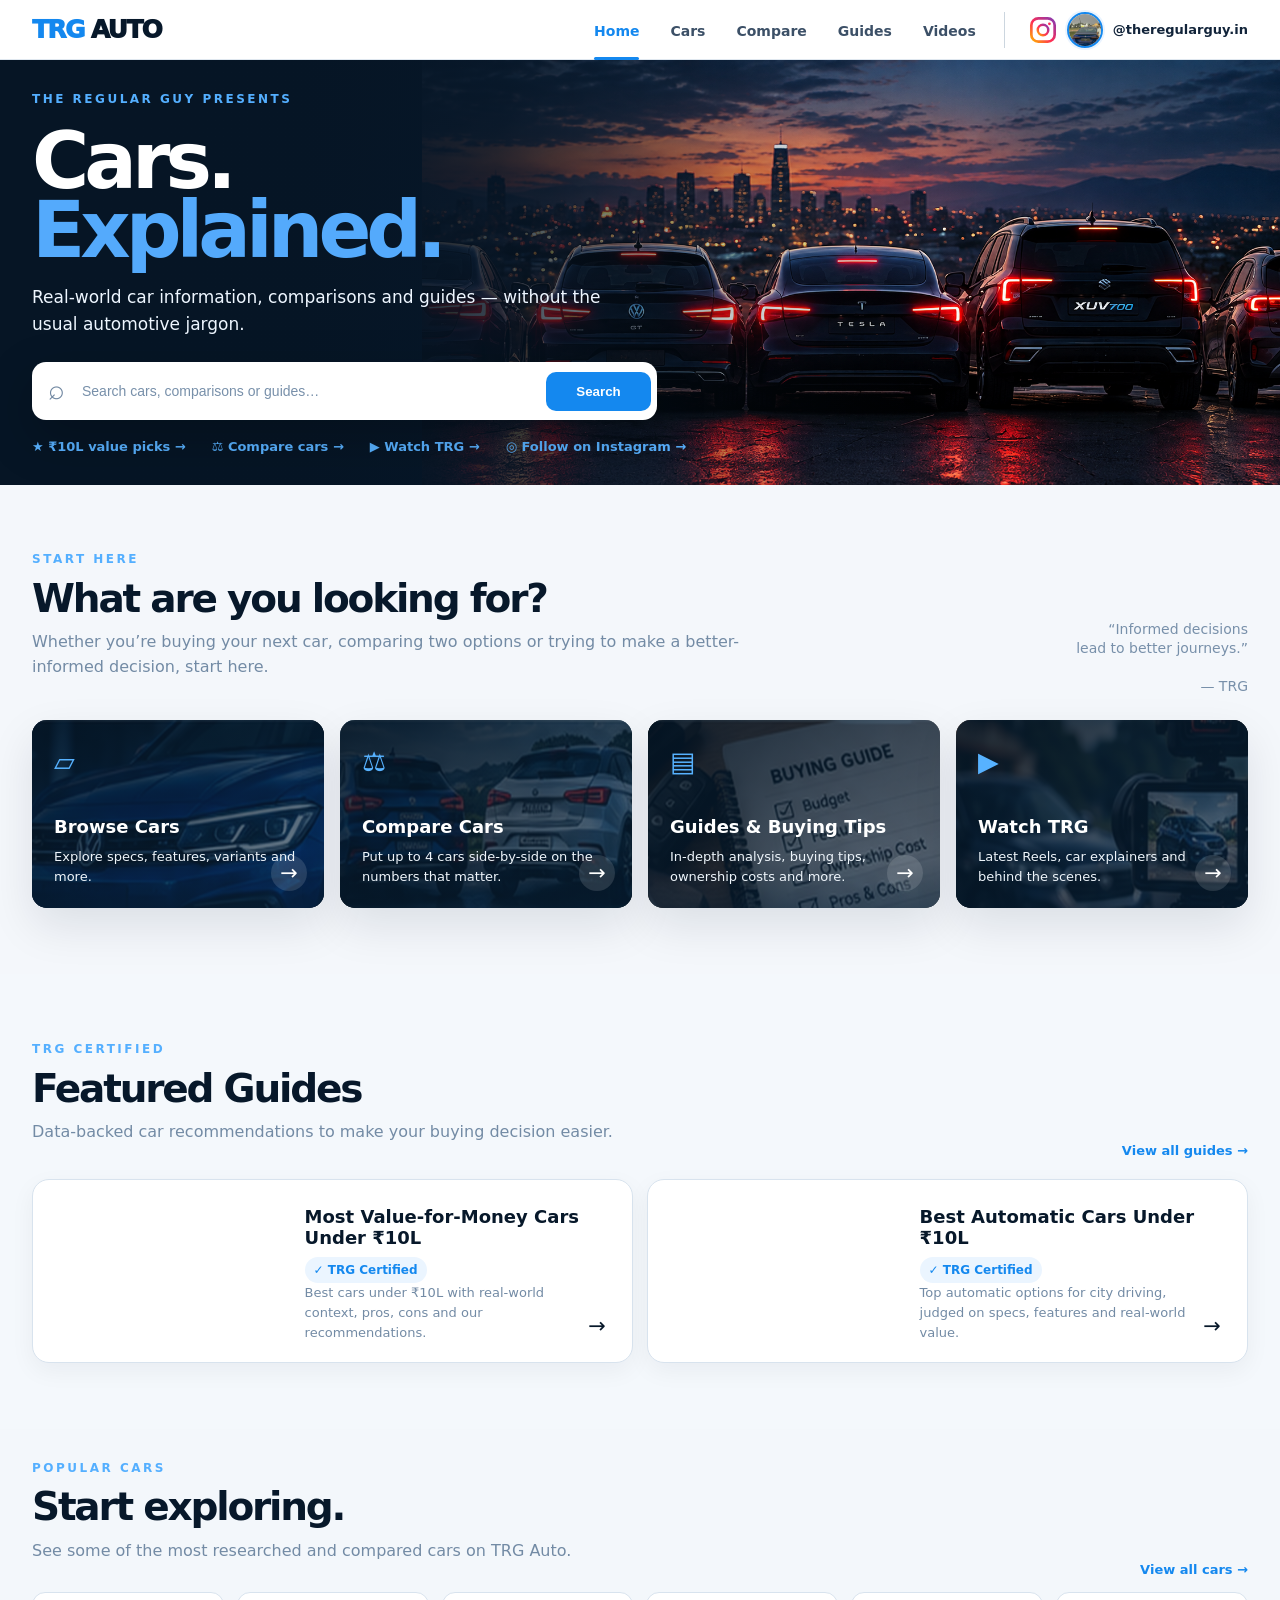
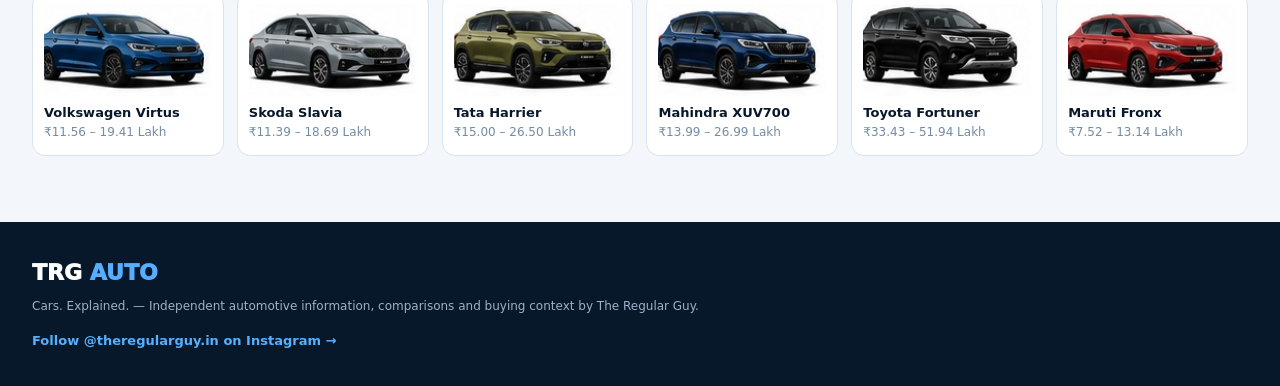
==== commit 4234594f: "trgauto_v4" ====
--- a/index.html
+++ b/index.html
@@ -1,28 +1,9 @@
-<!doctype html><html lang="en"><head>
-<meta charset="utf-8"><meta name="viewport" content="width=device-width,initial-scale=1">
-<title>TRG Auto — Cars. Explained.</title>
-<meta name="description" content="Real-world car information, comparisons and research by The Regular Guy.">
-<link rel="stylesheet" href="assets/styles.css?v=4.0"></head><body>
-<header class="nav"><div class="container navin">
-<a class="logo" href="index.html"><span>TRG</span> AUTO</a>
-<nav class="links"><a href="index.html">Home</a><a href="cars.html">Cars</a><a href="compare.html">Compare</a><a href="research.html">Research</a><a href="videos.html">Videos</a></nav>
-<a class="social" href="https://www.instagram.com/theregularguy.in/" target="_blank" rel="noopener" aria-label="Open @theregularguy.in on Instagram">
-<svg class="igicon" viewBox="0 0 24 24"><defs><linearGradient id="ig" x1="0" y1="1" x2="1" y2="0"><stop offset="0" stop-color="#ffb300"/><stop offset=".45" stop-color="#ff2d55"/><stop offset="1" stop-color="#833ab4"/></linearGradient></defs><rect x="2" y="2" width="20" height="20" rx="6" fill="none" stroke="url(#ig)" stroke-width="2.3"/><circle cx="12" cy="12" r="4.5" fill="none" stroke="url(#ig)" stroke-width="2.1"/><circle cx="17.5" cy="6.7" r="1.2" fill="#ff2d55"/></svg>
-<img class="igdp" src="assets/insta-dp.jpg" alt="The Regular Guy"><span class="ighandle">@theregularguy.in</span></a></div></header>
-<main><section class="hero"><div class="hero-media"></div><div class="container hero-grid"><div class="hero-copy">
-<div class="eyebrow">THE REGULAR GUY PRESENTS</div><h1>Cars.<br><span>Explained.</span></h1>
-<p>Real-world car information, comparisons and research — without the usual automotive jargon.</p>
-<div class="search"><span class="search-icon">⌕</span><input id="siteSearch" placeholder="Search cars, comparisons or guides…" aria-label="Search TRG Auto"><button id="searchBtn" class="btn">Search</button></div>
-<div class="quicklinks"><a href="research.html">★ ₹10L value picks →</a><a href="compare.html">⚖ Compare cars →</a><a href="videos.html">▶ Watch TRG →</a><a href="https://www.instagram.com/theregularguy.in/" target="_blank" rel="noopener">◎ Follow on Instagram →</a></div>
-</div></div></section>
-<section class="section start-section"><div class="container"><div class="start-head"><div><div class="kicker">START HERE</div><h2>What are you looking for?</h2><p class="sub">Whether you’re buying your next car, comparing two options or trying to understand what you’re paying for, start here.</p></div><div class="quote">“Informed decisions<br>lead to better journeys.”<br><br>— TRG</div></div>
-<div class="tools">
-<a class="tool" href="cars.html"><div class="icon">▱</div><div><h3>Browse Cars</h3><p>Explore specs, features, variants and more.</p></div><span class="arrow">→</span></a>
-<a class="tool" href="compare.html"><div class="icon">⚖</div><div><h3>Compare Cars</h3><p>Put up to 4 cars side-by-side on the numbers that matter.</p></div><span class="arrow">→</span></a>
-<a class="tool" href="research.html"><div class="icon">▤</div><div><h3>Research &amp; Guides</h3><p>In-depth analysis, value picks and buying guides.</p></div><span class="arrow">→</span></a>
-<a class="tool" href="videos.html"><div class="icon">▶</div><div><h3>Watch TRG</h3><p>Latest Reels, car explainers and more.</p></div><span class="arrow">→</span></a></div>
-<div class="popular"><div class="popular-head"><div><div class="kicker">POPULAR CARS</div><h2>Start exploring.</h2></div><a class="link" href="cars.html">View all cars →</a></div><div class="popular-grid" id="popularCars"></div></div>
-</div></section>
-<section class="section alt"><div class="container"><div class="kicker">FEATURED RESEARCH</div><h2>If I Had ₹10 Lakh</h2><p class="sub">Six cars. Delhi on-road prices. Real-world context. Safety. Features. And the compromises that matter.</p><div class="cards" id="carCards"></div><div class="callout"><b>TRG picks:</b> Kylaq remains the enthusiast pick if a ≤₹10 lakh deal is achievable. Baleno is the sensible city choice. Amaze ZX is the safety-tech sedan to watch if the final deal gets close to ₹10 lakh.</div></div></section></main>
-<footer class="footer"><div class="container"><strong>TRG AUTO</strong> — Cars. Explained.<div class="notice">Independent automotive research and commentary by The Regular Guy. Prices and specifications can change; verify current details before purchase.</div></div></footer>
-<script src="assets/data.js?v=4.0"></script><script src="assets/script.js?v=4.0"></script></body></html>+<!doctype html><html lang="en"><head><meta charset="utf-8"><meta name="viewport" content="width=device-width,initial-scale=1"><title>TRG Auto — Cars. Explained.</title><meta name="description" content="TRG Auto — Cars. Explained."><link rel="stylesheet" href="assets/styles.css?v=4.0"></head><body><header class="nav"><div class="container navin">
+<a class="logo" href="index.html" aria-label="TRG Auto home"><span>TRG</span> AUTO</a>
+<button class="menu-toggle" aria-label="Open navigation">☰</button>
+<nav class="links" id="siteNav"><a href="index.html">Home</a><a href="cars.html">Cars</a><a href="compare.html">Compare</a><a href="guides.html">Guides</a><a href="videos.html">Videos</a></nav>
+<a class="social" href="https://www.instagram.com/theregularguy.in/" target="_blank" rel="noopener" aria-label="Open @theregularguy.in on Instagram"><svg class="igicon" viewBox="0 0 24 24" aria-hidden="true"><defs><linearGradient id="ig" x1="0" y1="1" x2="1" y2="0"><stop offset="0" stop-color="#ffb300"/><stop offset=".45" stop-color="#ff2d55"/><stop offset="1" stop-color="#833ab4"/></linearGradient></defs><rect x="2" y="2" width="20" height="20" rx="6" fill="none" stroke="url(#ig)" stroke-width="2.3"/><circle cx="12" cy="12" r="4.5" fill="none" stroke="url(#ig)" stroke-width="2.1"/><circle cx="17.5" cy="6.7" r="1.2" fill="#ff2d55"/></svg><img class="igdp" src="assets/insta-dp.jpg" alt="The Regular Guy"><span class="ighandle">@theregularguy.in</span></a>
+</div></header><main><section class="hero"><div class="hero-media"></div><div class="hero-shade"></div><div class="container hero-grid"><div class="hero-copy"><div class="eyebrow">THE REGULAR GUY PRESENTS</div><h1>Cars.<br><span>Explained.</span></h1><p>Real-world car information, comparisons and guides — without the usual automotive jargon.</p><div class="search"><span class="search-icon">⌕</span><input id="siteSearch" autocomplete="off" placeholder="Search cars, comparisons or guides…"><button id="searchBtn" class="btn">Search</button><div id="searchSuggest" class="search-suggest"></div></div><div class="quicklinks"><a href="guide.html?guide=value">★ ₹10L value picks →</a><a href="compare.html">⚖ Compare cars →</a><a href="videos.html">▶ Watch TRG →</a><a href="https://www.instagram.com/theregularguy.in/" target="_blank" rel="noopener">◎ Follow on Instagram →</a></div></div></div></section>
+<section class="section start-section"><div class="container"><div class="start-head"><div><div class="kicker">START HERE</div><h2>What are you looking for?</h2><p class="sub">Whether you’re buying your next car, comparing two options or trying to make a better-informed decision, start here.</p></div><div class="quote">“Informed decisions<br>lead to better journeys.”<br><br>— TRG</div></div><div class="tools"><a class="tool" href="cars.html"><img src="assets/thumb-browse.jpg" alt="Browse Cars"><div class="tool-overlay"></div><div class="tool-copy"><div class="icon">▱</div><h3>Browse Cars</h3><p>Explore specs, features, variants and more.</p></div><span class="arrow">→</span></a><a class="tool" href="compare.html"><img src="assets/thumb-compare.jpg" alt="Compare Cars"><div class="tool-overlay"></div><div class="tool-copy"><div class="icon">⚖</div><h3>Compare Cars</h3><p>Put up to 4 cars side-by-side on the numbers that matter.</p></div><span class="arrow">→</span></a><a class="tool" href="guides.html"><img src="assets/thumb-guides.jpg" alt="Guides and Buying Tips"><div class="tool-overlay"></div><div class="tool-copy"><div class="icon">▤</div><h3>Guides &amp; Buying Tips</h3><p>In-depth analysis, buying tips, ownership costs and more.</p></div><span class="arrow">→</span></a><a class="tool" href="videos.html"><img src="assets/thumb-watch.jpg" alt="Watch TRG"><div class="tool-overlay"></div><div class="tool-copy"><div class="icon">▶</div><h3>Watch TRG</h3><p>Latest Reels, car explainers and behind the scenes.</p></div><span class="arrow">→</span></a></div></div></section>
+<section class="section certified"><div class="container"><div class="section-head"><div><div class="kicker">TRG CERTIFIED</div><h2>Featured Guides</h2><p class="sub">Data-backed car recommendations to make your buying decision easier.</p></div><a class="link" href="guides.html">View all guides →</a></div><div class="guide-feature-grid"><a class="guide-feature" href="guide.html?guide=value"><div class="guide-photo photo-value"></div><div class="guide-text"><h3>Most Value-for-Money Cars Under ₹10L</h3><span class="cert-badge">✓ TRG Certified</span><p>Best cars under ₹10L with real-world context, pros, cons and our recommendations.</p><span class="round-arrow">→</span></div></a><a class="guide-feature" href="guide.html?guide=automatic"><div class="guide-photo photo-auto"></div><div class="guide-text"><h3>Best Automatic Cars Under ₹10L</h3><span class="cert-badge">✓ TRG Certified</span><p>Top automatic options for city driving, judged on specs, features and real-world value.</p><span class="round-arrow">→</span></div></a></div></div></section>
+<section class="section popular-section"><div class="container"><div class="section-head"><div><div class="kicker">POPULAR CARS</div><h2>Start exploring.</h2><p class="sub">See some of the most researched and compared cars on TRG Auto.</p></div><a class="link" href="cars.html">View all cars →</a></div><div class="popular-grid" id="popularCars"></div></div></section></main><footer class="footer"><div class="container"><div class="footer-brand">TRG <span>AUTO</span></div><div class="notice">Cars. Explained. — Independent automotive information, comparisons and buying context by The Regular Guy.</div><a href="https://www.instagram.com/theregularguy.in/" target="_blank" rel="noopener" class="footer-insta">Follow @theregularguy.in on Instagram →</a></div></footer><script src="assets/data.js?v=4.0"></script><script src="assets/script.js?v=4.0"></script></body></html>
--- a/assets/styles.css
+++ b/assets/styles.css
@@ -1,8 +1,8 @@
- :root{--navy:#07182a;--navy2:#15395f;--blue:#1688ef;--blue2:#55b0ff;--ink:#07182a;--muted:#7890aa;--paper:#f4f8fc;--line:#dce5ef;--white:#fff;--shadow:0 18px 45px rgba(7,24,42,.10)}
+:root{--navy:#07182a;--navy2:#12385f;--blue:#1488ef;--blue2:#57adff;--ink:#07182a;--muted:#738ba5;--paper:#f3f7fb;--line:#d8e3ee;--white:#fff;--shadow:0 18px 45px rgba(7,24,42,.10);--radius:16px}
 *{box-sizing:border-box}html{scroll-behavior:smooth}body{margin:0;font-family:Inter,ui-sans-serif,system-ui,-apple-system,BlinkMacSystemFont,"Segoe UI",sans-serif;color:var(--ink);background:var(--paper);line-height:1.55}a{color:inherit;text-decoration:none}.container{width:min(1392px,calc(100% - 64px));margin:auto}
-.nav{height:60px;background:#fff;border-bottom:1px solid #e3e8ee;position:sticky;top:0;z-index:50}.navin{height:60px;display:flex;align-items:center}.logo{font-size:25px;font-weight:950;letter-spacing:-1.7px}.logo span{color:var(--blue)}.links{margin-left:auto;display:flex;gap:31px;align-items:center}.links a{font-size:14px;font-weight:850;color:#405269;padding:20px 0 17px;position:relative}.links a.active,.links a:hover{color:var(--blue)}.links a.active:after{content:"";position:absolute;left:0;right:0;bottom:-1px;height:3px;background:var(--blue);border-radius:3px}.social{display:flex;align-items:center;gap:10px;margin-left:28px;padding-left:24px;border-left:1px solid #cdd7e1}.igicon{width:28px;height:28px}.igdp{width:36px;height:36px;border-radius:50%;object-fit:cover;border:2px solid var(--blue);box-shadow:0 0 0 2px #eaf4ff}.ighandle{font-size:13px;font-weight:850;white-space:nowrap;color:#12243a}
-.hero{height:425px;position:relative;overflow:hidden;background:linear-gradient(105deg,#061525,#0b2540 65%,#123c63);color:#fff}.hero-media{position:absolute;right:0;top:0;width:66%;height:100%;background:url('hero-lineup.jpg') center/cover no-repeat}.hero:after{content:"";position:absolute;inset:0;background:linear-gradient(90deg,#061525 0%,rgba(6,21,37,.98) 23%,rgba(6,21,37,.80) 38%,rgba(6,21,37,.22) 57%,rgba(6,21,37,0) 76%);z-index:1}.hero-grid{height:100%;display:flex;align-items:center;position:relative;z-index:2}.hero-copy{width:52%}.eyebrow,.kicker{font-size:12px;letter-spacing:2.5px;text-transform:uppercase;font-weight:900;color:#56b1ff}.hero h1{font-size:clamp(62px,6.2vw,94px);line-height:.88;letter-spacing:-5px;margin:18px 0 20px}.hero h1 span{color:#50a8ff}.hero p{font-size:17px;line-height:1.55;max-width:590px;margin:0 0 25px;color:#eef6ff}.search{width:625px;max-width:100%;display:flex;align-items:center;background:#fff;padding:6px;border-radius:14px;box-shadow:0 18px 50px rgba(0,0,0,.2)}.search-icon{color:#71869f;font-size:27px;padding:0 10px 3px}.search input{flex:1;border:0;outline:0;padding:13px 7px;font-size:14px}.search .btn{padding:13px 22px}.btn{border:0;border-radius:10px;background:var(--blue);color:#fff;font-weight:850;cursor:pointer;display:inline-block}.quicklinks{display:flex;flex-wrap:wrap;gap:28px;margin-top:17px}.quicklinks a{font-size:13px;font-weight:850;color:#55b0ff}
-.section{padding:66px 0}.start-section{padding-top:65px;padding-bottom:53px}.section.alt{background:#edf3f8}.section h1,.section h2{letter-spacing:-2.2px;line-height:1.02;margin:10px 0 12px}.section h1{font-size:clamp(44px,5vw,66px)}.section h2{font-size:39px}.sub{color:var(--muted);font-size:16px;max-width:760px;margin-top:0}.start-head{display:flex;justify-content:space-between;gap:40px;align-items:end;margin-bottom:25px}.quote{max-width:240px;text-align:right;color:#7890aa;font-size:14px;line-height:1.35}.tools{display:grid;grid-template-columns:repeat(4,1fr);gap:16px}.tool{min-height:160px;border-radius:15px;padding:22px;color:#fff;box-shadow:var(--shadow);position:relative;overflow:hidden;display:flex;flex-direction:column;justify-content:space-between;background:linear-gradient(135deg,#07182a,#173e64)}.tool:before{content:"";position:absolute;width:190px;height:190px;border-radius:50%;right:-74px;bottom:-105px;background:rgba(84,168,255,.17)}.tool .icon{font-size:27px;color:#56b1ff}.tool h3{font-size:18px;margin:11px 0 6px}.tool p{font-size:13px;margin:0;max-width:270px}.tool .arrow{position:absolute;right:18px;bottom:18px;width:36px;height:36px;border-radius:50%;background:rgba(255,255,255,.12);display:grid;place-items:center;font-size:21px}.popular{margin-top:27px}.popular-head{display:flex;justify-content:space-between;align-items:end;margin-bottom:13px}.popular-head h2{margin-top:7px}.link{color:var(--blue);font-weight:850;font-size:13px}.popular-grid{display:grid;grid-template-columns:repeat(6,1fr);gap:13px}.popular-card{background:#fff;border:1px solid #dfe7ef;border-radius:13px;overflow:hidden;padding:12px 12px 13px;min-width:0;transition:transform .15s,box-shadow .15s}.popular-card:hover{transform:translateY(-2px);box-shadow:0 12px 28px rgba(7,24,42,.10)}.popular-art{height:93px;background:#f2f6fa;border-radius:9px;overflow:hidden;margin-bottom:9px}.popular-art img{width:100%;height:100%;object-fit:cover}.popular-card b{display:block;font-size:13px;line-height:1.25}.popular-card span{display:block;color:#7890aa;font-size:12px;margin-top:2px}
-.cards{display:grid;grid-template-columns:repeat(3,1fr);gap:16px}.card{background:#fff;border:1px solid var(--line);border-radius:18px;padding:20px;box-shadow:0 8px 24px rgba(7,24,42,.05)}.carcard{min-height:270px}.pill{display:inline-block;background:#eaf4ff;color:#167fd8;border-radius:999px;padding:4px 9px;font-size:10px;font-weight:900;letter-spacing:.6px}.carname{font-size:19px;font-weight:900;margin-top:10px;line-height:1.18}.price{font-size:18px;font-weight:900;margin-top:7px}.muted{color:var(--muted);font-size:13px}.stats{display:grid;grid-template-columns:repeat(3,1fr);gap:8px;margin:15px 0}.stat{background:#f3f7fb;border-radius:10px;padding:9px}.stat b{display:block;font-size:13px}.stat span{font-size:10px;color:var(--muted)}.callout{margin-top:24px;padding:18px 20px;background:#eef6ff;border-left:4px solid var(--blue);border-radius:12px;color:#1d3550}.tablewrap{overflow:auto;border:1px solid var(--line);border-radius:14px;background:#fff}.table{width:100%;border-collapse:collapse;min-width:760px}.table th,.table td{padding:13px 14px;border-bottom:1px solid var(--line);text-align:left;font-size:13px}.table th{background:#f3f7fb;font-weight:900}.table tr:last-child td{border-bottom:0}.footer{background:#07182a;color:#fff;padding:35px 0}.footer .notice{color:#9db2c8;margin-top:7px;font-size:12px}.compare-picks{grid-template-columns:repeat(4,1fr)}.compare-picks select{width:100%;padding:12px;border:1px solid var(--line);border-radius:10px;margin-top:10px;background:#fff}.car-detail{display:grid;grid-template-columns:1.05fr .95fr;gap:18px}.detail-panel,.detail-dark{border-radius:20px;padding:28px;background:#fff;border:1px solid var(--line)}.detail-dark{background:#07182a;color:#fff;border-color:#07182a}.car-visual{height:300px;border-radius:14px;background-size:cover;background-position:center}.specgrid{display:grid;grid-template-columns:repeat(2,1fr);gap:10px;margin:20px 0}.spec{background:#f3f7fb;border-radius:10px;padding:12px}.detail-dark .spec{background:#102a46}.spec small{display:block;color:var(--muted);font-size:10px;text-transform:uppercase;letter-spacing:1px}.spec b{display:block;margin-top:4px;font-size:13px}
-@media(max-width:1000px){.links{gap:16px}.social{margin-left:14px;padding-left:14px}.ighandle{display:none}.container{width:calc(100% - 32px)}.hero-media{width:70%;opacity:.9}.hero-copy{width:64%}.popular-grid{grid-template-columns:repeat(3,1fr)}.tools{grid-template-columns:repeat(2,1fr)}.cards{grid-template-columns:repeat(2,1fr)}.compare-picks{grid-template-columns:repeat(2,1fr)}}
-@media(max-width:680px){.navin{height:58px}.links{gap:13px}.links a{font-size:12px}.social{display:none}.hero{height:auto;min-height:560px}.hero-media{width:100%;opacity:.45}.hero-copy{width:100%;padding:65px 0 50px}.hero h1{font-size:64px;letter-spacing:-3.5px}.search{width:100%}.quicklinks{gap:13px}.section{padding:50px 0}.start-head{display:block}.quote{display:none}.tools,.cards,.compare-picks{grid-template-columns:1fr}.popular-grid{grid-template-columns:repeat(2,1fr)}.car-detail{grid-template-columns:1fr}}
+.nav{height:60px;background:#fff;border-bottom:1px solid #dfe7ef;position:sticky;top:0;z-index:100}.navin{height:60px;display:flex;align-items:center}.logo{font-size:25px;font-weight:950;letter-spacing:-1.7px;white-space:nowrap}.logo span{color:var(--blue)}.links{margin-left:auto;display:flex;gap:31px;align-items:center}.links a{font-size:14px;font-weight:850;color:#3c5067;padding:20px 0 17px;position:relative}.links a.active,.links a:hover{color:var(--blue)}.links a.active:after{content:"";position:absolute;left:0;right:0;bottom:-1px;height:3px;background:var(--blue);border-radius:3px}.social{display:flex;align-items:center;gap:10px;margin-left:28px;padding-left:24px;border-left:1px solid #ccd6df}.igicon{width:28px;height:28px}.igdp{width:36px;height:36px;border-radius:50%;object-fit:cover;object-position:center;border:2px solid var(--blue);box-shadow:0 0 0 2px #eaf4ff}.ighandle{font-size:13px;font-weight:850;white-space:nowrap;color:#12243a}.social:hover .ighandle{color:var(--blue)}.menu-toggle{display:none;border:0;background:transparent;font-size:25px;margin-left:auto;color:var(--ink)}
+.hero{height:425px;position:relative;overflow:hidden;background:linear-gradient(105deg,#051525,#0b2440 65%,#123f68);color:#fff}.hero-media{position:absolute;right:0;top:0;width:67%;height:100%;background:url('hero-lineup.jpg') center/cover no-repeat}.hero-shade{position:absolute;inset:0;background:linear-gradient(90deg,#061525 0%,rgba(6,21,37,.99) 24%,rgba(6,21,37,.80) 39%,rgba(6,21,37,.22) 58%,rgba(6,21,37,0) 76%)}.hero-grid{height:100%;display:flex;align-items:center;position:relative;z-index:2}.hero-copy{width:54%;padding-top:3px}.eyebrow,.kicker{font-size:12px;letter-spacing:2.5px;text-transform:uppercase;font-weight:900;color:#54afff}.hero h1{font-size:clamp(62px,6.1vw,94px);line-height:.88;letter-spacing:-5px;margin:18px 0 20px}.hero h1 span{color:#54aafc}.hero p{font-size:17px;line-height:1.55;max-width:580px;margin:0 0 25px;color:#eef6ff}.search{width:625px;max-width:100%;display:flex;align-items:center;background:#fff;padding:6px;border-radius:14px;box-shadow:0 18px 50px rgba(0,0,0,.24);position:relative}.search-icon{color:#7087a1;font-size:28px;padding:0 10px 3px}.search input{flex:1;border:0;outline:0;padding:13px 7px;font-size:14px;min-width:0}.search input::placeholder{color:#7890aa}.search .btn{min-width:105px}.btn{border:0;border-radius:10px;background:var(--blue);color:#fff;font-weight:850;cursor:pointer;display:inline-block;padding:12px 19px}.btn:hover{background:#0b76d3}.btn.ghost{background:#fff;border:1px solid #cfdce8;color:var(--blue)}.quicklinks{display:flex;flex-wrap:wrap;gap:26px;margin-top:17px}.quicklinks a{font-size:13px;font-weight:850;color:#58b1ff}.search-suggest{position:absolute;left:0;right:0;top:calc(100% + 8px);background:#fff;border-radius:12px;box-shadow:var(--shadow);padding:6px;display:none;z-index:30}.search-suggest.show{display:block}.search-suggest a{display:flex;justify-content:space-between;gap:10px;padding:10px;border-radius:8px}.search-suggest a:hover{background:#f2f7fb}.search-suggest span{color:var(--muted);font-size:11px}
+.section{padding:66px 0}.page-hero{padding-top:60px}.section.alt{background:#edf3f8}.section h1,.section h2{letter-spacing:-2.2px;line-height:1.02;margin:10px 0 12px}.section h1{font-size:clamp(44px,5vw,66px)}.section h2{font-size:39px}.sub{color:var(--muted);font-size:16px;max-width:760px;margin-top:0}.start-section{background:#f4f7fb;padding-top:65px}.start-head,.section-head{display:flex;justify-content:space-between;gap:40px;align-items:end}.start-head{margin-bottom:24px}.quote{max-width:240px;text-align:right;color:#7890aa;font-size:14px;line-height:1.35}.tools{display:grid;grid-template-columns:repeat(4,1fr);gap:16px}.tool{min-height:160px;border-radius:15px;overflow:hidden;position:relative;color:#fff;box-shadow:var(--shadow);background:var(--navy)}.tool>img{width:100%;height:100%;position:absolute;inset:0;object-fit:cover}.tool-overlay{position:absolute;inset:0;background:linear-gradient(145deg,rgba(5,22,38,.90),rgba(11,43,72,.55))}.tool-copy{position:relative;z-index:2;padding:21px 22px}.tool .icon{font-size:27px;color:#57b2ff;margin-bottom:30px}.tool h3{font-size:18px;margin:0 0 6px}.tool p{font-size:13px;margin:0;max-width:275px;color:#eef5fb}.tool .arrow,.round-arrow{position:absolute;right:17px;bottom:17px;width:36px;height:36px;border-radius:50%;background:rgba(255,255,255,.13);display:grid;place-items:center;font-size:21px;z-index:4}.certified{background:#f4f8fc}.guide-feature-grid{display:grid;grid-template-columns:1fr 1fr;gap:14px;margin-top:18px}.guide-feature{min-height:135px;background:#fff;border:1px solid var(--line);border-radius:17px;display:grid;grid-template-columns:42% 58%;overflow:hidden;box-shadow:0 8px 24px rgba(7,24,42,.05)}.guide-photo{background-size:cover;background-position:center}.photo-value{background-image:url('assets/thumb-browse.jpg')}.photo-auto{background-image:url('assets/thumb-guides.jpg')}.guide-text{position:relative;padding:20px 45px 18px 20px}.guide-text h3{font-size:18px;line-height:1.15;margin:7px 0 8px}.guide-text p{color:var(--muted);font-size:13px;margin:0}.cert-badge{display:inline-flex;align-items:center;gap:5px;color:var(--blue);font-size:12px;font-weight:900;background:#ebf5ff;border-radius:999px;padding:4px 9px}.popular-section{padding-top:30px}.popular-grid{display:grid;grid-template-columns:repeat(6,1fr);gap:13px;margin-top:12px}.popular-card{background:#fff;border:1px solid var(--line);border-radius:13px;overflow:hidden;padding:11px 11px 13px;transition:transform .15s,box-shadow .15s}.popular-card:hover{transform:translateY(-2px);box-shadow:var(--shadow)}.popular-art{height:92px;border-radius:9px;background:#f2f6fa;overflow:hidden;margin-bottom:9px}.popular-art img{width:100%;height:100%;object-fit:cover}.popular-card b{display:block;font-size:13px;line-height:1.2}.popular-card span{display:block;color:var(--muted);font-size:12px;margin-top:3px}.link{color:var(--blue);font-weight:850;font-size:13px}.filterbar{display:flex;flex-wrap:wrap;gap:8px;margin:24px 0 18px}.filter{border:1px solid #cfdae5;background:#fff;color:#536a82;border-radius:999px;padding:9px 14px;font-weight:800;cursor:pointer}.filter.active,.filter:hover{background:#eaf5ff;color:var(--blue);border-color:#a9d7ff}.cars-grid{display:grid;grid-template-columns:repeat(3,1fr);gap:16px}.car-card{background:#fff;border:1px solid var(--line);border-radius:17px;padding:20px;box-shadow:0 7px 22px rgba(7,24,42,.05)}.car-card-top{display:flex;justify-content:space-between;gap:10px;align-items:center}.pill{display:inline-block;background:#eaf4ff;color:#147ed4;border-radius:999px;padding:4px 9px;font-size:10px;font-weight:900;letter-spacing:.6px}.safety-mini{font-size:10px;color:#7890aa;text-align:right}.car-card h3{font-size:19px;line-height:1.15;margin:12px 0 4px}.car-price{font-size:20px;font-weight:900}.muted{color:var(--muted);font-size:13px}.mini-stats{display:grid;grid-template-columns:repeat(3,1fr);gap:8px;margin:16px 0}.mini-stats>div{background:#f3f7fb;border-radius:10px;padding:9px}.mini-stats b{display:block;font-size:13px}.mini-stats span{font-size:10px;color:var(--muted)}.card-best{font-size:13px;min-height:38px}.card-links{display:flex;gap:20px;margin-top:13px}.compare-tools{display:flex;gap:12px;margin:24px 0 16px}.compare-tools label{font-size:12px;font-weight:900;color:#526982}.compare-tools select,.picker select{display:block;margin-top:7px;padding:11px 12px;border:1px solid #ccd9e5;border-radius:10px;background:#fff;min-width:260px}.compare-picks{display:grid;grid-template-columns:repeat(4,1fr);gap:14px;margin-bottom:20px}.picker{background:#fff;border:1px solid var(--line);border-radius:14px;padding:16px;font-size:12px;font-weight:900}.compare-summary{display:grid;grid-template-columns:repeat(4,1fr);gap:9px;margin-bottom:20px}.compare-summary>div{background:#eaf5ff;border-radius:11px;padding:13px}.compare-summary span{display:block;color:var(--muted);font-size:10px}.compare-summary b{display:block;margin:4px 0;font-size:13px}.compare-summary small{color:#59718a;font-size:11px}.tablewrap{overflow:auto;border:1px solid var(--line);border-radius:14px;background:#fff}.table{width:100%;border-collapse:collapse;min-width:780px}.table th,.table td{padding:13px 14px;border-bottom:1px solid var(--line);text-align:left;font-size:13px;vertical-align:top}.table th{background:#f2f6fa;font-weight:900}.table tr:last-child td{border-bottom:0}.detail-wrap{display:grid;grid-template-columns:1.05fr .95fr;gap:18px}.detail-main,.detail-side{border-radius:20px;padding:28px;background:#fff;border:1px solid var(--line)}.detail-side{background:#07182a;color:#fff;border-color:#07182a}.detail-image{height:230px;border-radius:14px;overflow:hidden;margin-bottom:22px}.detail-image img{width:100%;height:100%;object-fit:cover}.specgrid{display:grid;grid-template-columns:repeat(2,1fr);gap:10px;margin:20px 0}.spec{background:#f3f7fb;border-radius:10px;padding:12px}.detail-side .spec{background:#102b47}.spec small{display:block;color:var(--muted);font-size:10px;text-transform:uppercase;letter-spacing:1px}.spec b{display:block;margin-top:4px;font-size:13px}.callout{margin-top:22px;padding:18px 20px;background:#eef6ff;border-left:4px solid var(--blue);border-radius:12px;color:#1d3550}.profile-actions{display:flex;gap:10px;margin-top:20px}.guides-list{display:grid;gap:18px;margin-top:25px}.guide-card-large{display:grid;grid-template-columns:38% 62%;background:#fff;border:1px solid var(--line);border-radius:18px;overflow:hidden;box-shadow:0 8px 24px rgba(7,24,42,.05)}.guide-banner{min-height:240px;background-size:cover;background-position:center}.banner-value{background-image:url('assets/thumb-browse.jpg')}.banner-auto{background-image:url('assets/thumb-guides.jpg')}.guide-card-body{padding:28px}.guide-card-body h2{font-size:29px;margin-top:12px}.guide-card-body p{color:var(--muted);max-width:700px}.guide-meta{display:flex;align-items:center;gap:14px;flex-wrap:wrap;padding:14px 0 20px;color:#667e96;font-size:12px}.guide-verdicts{padding-top:54px}.verdict-grid{display:grid;grid-template-columns:repeat(3,1fr);gap:14px;margin-top:17px}.verdict-card{background:#fff;border:1px solid var(--line);border-radius:15px;padding:17px}.verdict-card h3{margin:10px 0 6px;font-size:16px}.verdict-card p{font-size:12px;color:#617990}.guide-calc{padding-top:55px}.calc-grid{display:grid;grid-template-columns:repeat(3,1fr);gap:12px;margin:18px 0}.calc-card{display:block;background:#fff;border:1px solid var(--line);border-radius:13px;padding:14px;font-size:12px;font-weight:900}.calc-card input{width:100%;padding:10px;border:1px solid #d1dde7;border-radius:9px;margin-top:7px;font-size:14px}.video-hero{display:grid;grid-template-columns:1fr 1fr;background:#07182a;color:#fff;border-radius:20px;overflow:hidden;margin:25px 0}.video-hero>div:first-child{padding:38px}.video-hero h2{font-size:38px;letter-spacing:-1.5px;margin:14px 0}.video-hero p{color:#c0cfde;max-width:480px}.video-visual{min-height:300px}.video-visual img{width:100%;height:100%;object-fit:cover}.video-grid{display:grid;grid-template-columns:repeat(3,1fr);gap:16px}.video-card{background:#fff;border:1px solid var(--line);border-radius:16px;overflow:hidden;padding-bottom:16px}.video-card img{width:100%;height:180px;object-fit:cover;display:block}.video-card .pill,.video-card h3,.video-card p{margin-left:16px;margin-right:16px}.video-card .pill{margin-top:14px}.video-card h3{font-size:18px;margin-top:10px;margin-bottom:7px}.video-card p{font-size:13px;color:var(--muted)}.footer{background:#07182a;color:#fff;padding:34px 0}.footer-brand{font-size:22px;font-weight:950}.footer-brand span{color:var(--blue2)}.footer .notice{color:#9db2c8;margin-top:7px;font-size:12px}.footer-insta{display:inline-block;margin-top:15px;color:#55b1ff;font-weight:850;font-size:13px}
+@media(max-width:1100px){.links{gap:17px}.social{margin-left:14px;padding-left:14px}.container{width:calc(100% - 32px)}.hero-copy{width:63%}.hero-media{width:72%}.tools{grid-template-columns:repeat(2,1fr)}.popular-grid{grid-template-columns:repeat(3,1fr)}.guide-feature-grid,.guide-card-large,.detail-wrap,.video-hero{grid-template-columns:1fr}.guide-photo,.guide-banner{min-height:190px}.cars-grid{grid-template-columns:repeat(2,1fr)}.compare-picks{grid-template-columns:repeat(2,1fr)}.compare-summary{grid-template-columns:repeat(2,1fr)}.verdict-grid{grid-template-columns:repeat(2,1fr)}.video-grid{grid-template-columns:1fr 1fr}}
+@media(max-width:760px){.nav{height:auto}.navin{min-height:58px;height:auto;padding:10px 0;position:relative}.menu-toggle{display:block}.links{display:none;position:absolute;top:58px;left:0;right:0;background:#fff;border:1px solid var(--line);border-top:0;padding:10px 16px;gap:0;flex-direction:column;align-items:stretch;box-shadow:var(--shadow)}.links.open{display:flex}.links a{padding:12px 0;font-size:14px}.links a.active:after{display:none}.social{margin-left:14px;padding-left:14px}.ighandle{display:none}.igicon{width:26px}.igdp{width:34px;height:34px}.hero{height:auto;min-height:0;display:flex;flex-direction:column}.hero-media{position:relative;right:auto;top:auto;width:100%;height:180px;order:2;background-image:url('hero-lineup-mobile.jpg');background-size:cover;background-position:center bottom}.hero-shade{position:absolute;inset:0;height:100%;background:linear-gradient(180deg,rgba(6,21,37,.98) 0%,rgba(6,21,37,.93) 45%,rgba(6,21,37,.35) 100%);z-index:3;pointer-events:none}.hero-grid{height:auto;display:block;order:1}.hero-copy{width:100%;padding:55px 0 34px}.hero h1{font-size:58px;letter-spacing:-3.7px}.hero p{font-size:16px}.search{width:100%}.quicklinks{gap:12px 18px;margin-top:16px}.quicklinks a{font-size:12px}.section{padding:50px 0}.page-hero{padding-top:48px}.start-head,.section-head{display:block}.quote{display:none}.tools{grid-template-columns:1fr}.tool{min-height:165px}.popular-grid{grid-template-columns:repeat(2,1fr)}.popular-art{height:86px}.cars-grid,.verdict-grid,.video-grid,.calc-grid,.compare-picks,.compare-summary{grid-template-columns:1fr}.guide-card-body{padding:21px}.guide-card-body h2{font-size:25px}.video-hero h2{font-size:30px}.video-hero>div:first-child{padding:25px}.video-visual{min-height:220px}.table{min-width:680px}.specgrid{grid-template-columns:1fr 1fr}.detail-main,.detail-side{padding:22px}}
+@media(max-width:460px){.container{width:calc(100% - 24px)}.logo{font-size:22px}.hero-copy{padding-top:42px}.hero h1{font-size:52px}.hero-media{height:165px}.search .btn{min-width:96px;padding-left:14px;padding-right:14px}.quicklinks{display:grid;grid-template-columns:1fr 1fr}.quicklinks a:last-child{grid-column:1/-1}.popular-grid{grid-template-columns:1fr 1fr}.popular-card b{font-size:12px}.popular-card span{font-size:11px}.specgrid{grid-template-columns:1fr}.profile-actions{flex-direction:column}.compare-tools select{min-width:0;width:100%}}
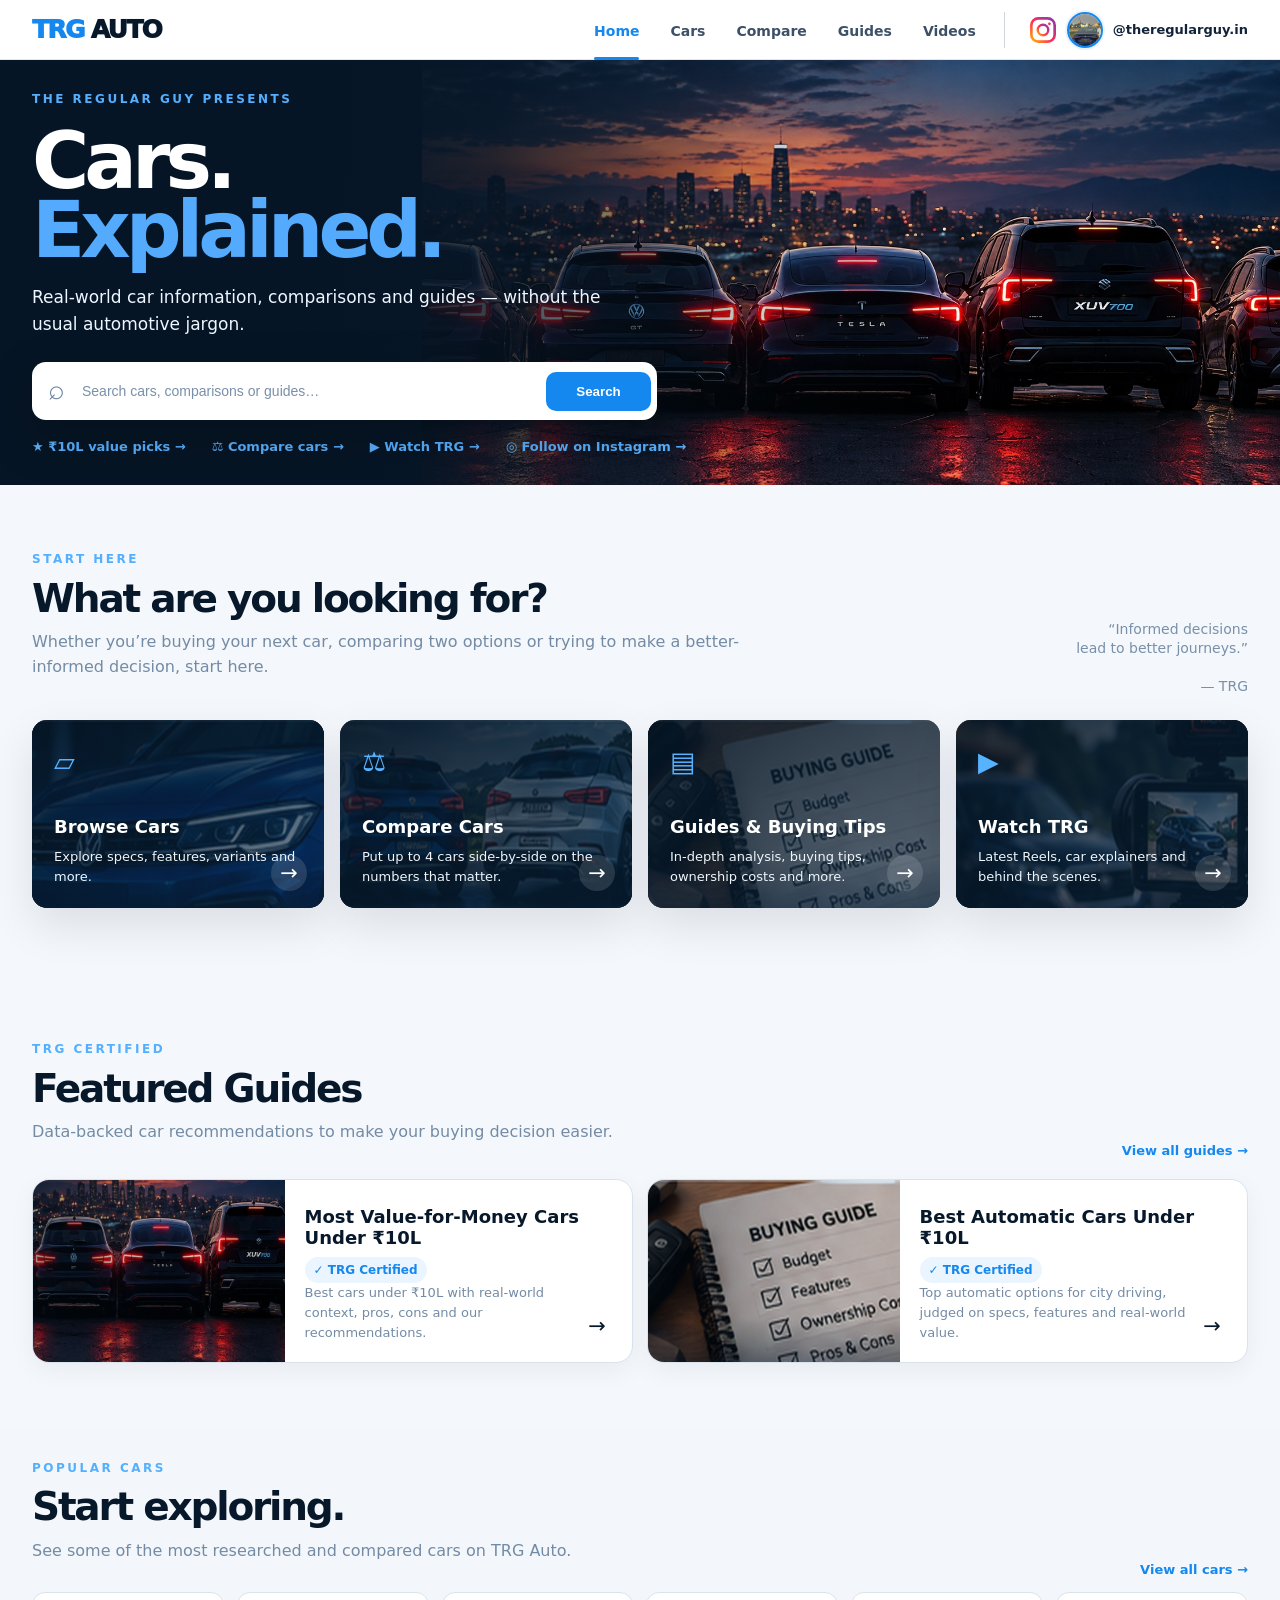
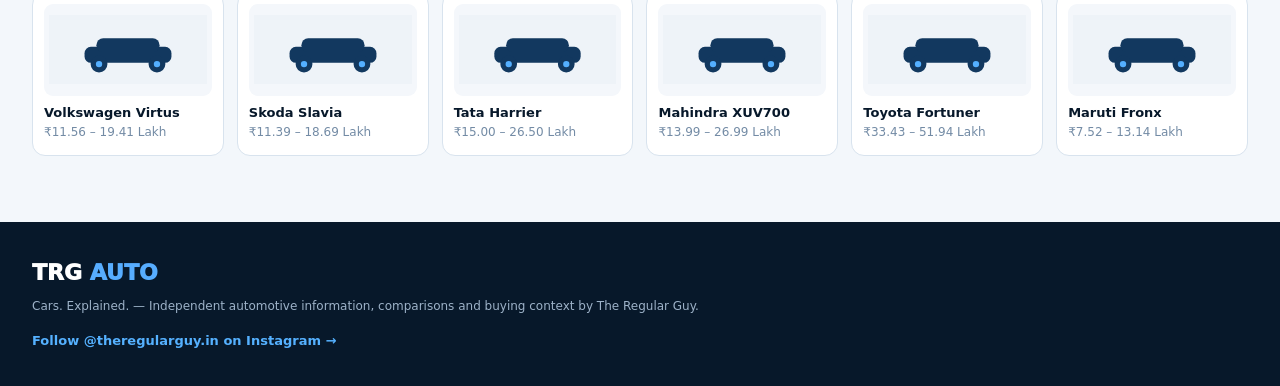
==== commit 9ee29e28: "trgauto_v5" ====
--- a/index.html
+++ b/index.html
@@ -1,9 +1,9 @@
-<!doctype html><html lang="en"><head><meta charset="utf-8"><meta name="viewport" content="width=device-width,initial-scale=1"><title>TRG Auto — Cars. Explained.</title><meta name="description" content="TRG Auto — Cars. Explained."><link rel="stylesheet" href="assets/styles.css?v=4.0"></head><body><header class="nav"><div class="container navin">
+<!doctype html><html lang="en"><head><meta charset="utf-8"><meta name="viewport" content="width=device-width,initial-scale=1"><title>TRG Auto — Cars. Explained.</title><meta name="description" content="TRG Auto — Cars. Explained."><link rel="stylesheet" href="assets/styles.css?v=5.0"></head><body><header class="nav"><div class="container navin">
 <a class="logo" href="index.html" aria-label="TRG Auto home"><span>TRG</span> AUTO</a>
 <button class="menu-toggle" aria-label="Open navigation">☰</button>
 <nav class="links" id="siteNav"><a href="index.html">Home</a><a href="cars.html">Cars</a><a href="compare.html">Compare</a><a href="guides.html">Guides</a><a href="videos.html">Videos</a></nav>
 <a class="social" href="https://www.instagram.com/theregularguy.in/" target="_blank" rel="noopener" aria-label="Open @theregularguy.in on Instagram"><svg class="igicon" viewBox="0 0 24 24" aria-hidden="true"><defs><linearGradient id="ig" x1="0" y1="1" x2="1" y2="0"><stop offset="0" stop-color="#ffb300"/><stop offset=".45" stop-color="#ff2d55"/><stop offset="1" stop-color="#833ab4"/></linearGradient></defs><rect x="2" y="2" width="20" height="20" rx="6" fill="none" stroke="url(#ig)" stroke-width="2.3"/><circle cx="12" cy="12" r="4.5" fill="none" stroke="url(#ig)" stroke-width="2.1"/><circle cx="17.5" cy="6.7" r="1.2" fill="#ff2d55"/></svg><img class="igdp" src="assets/insta-dp.jpg" alt="The Regular Guy"><span class="ighandle">@theregularguy.in</span></a>
 </div></header><main><section class="hero"><div class="hero-media"></div><div class="hero-shade"></div><div class="container hero-grid"><div class="hero-copy"><div class="eyebrow">THE REGULAR GUY PRESENTS</div><h1>Cars.<br><span>Explained.</span></h1><p>Real-world car information, comparisons and guides — without the usual automotive jargon.</p><div class="search"><span class="search-icon">⌕</span><input id="siteSearch" autocomplete="off" placeholder="Search cars, comparisons or guides…"><button id="searchBtn" class="btn">Search</button><div id="searchSuggest" class="search-suggest"></div></div><div class="quicklinks"><a href="guide.html?guide=value">★ ₹10L value picks →</a><a href="compare.html">⚖ Compare cars →</a><a href="videos.html">▶ Watch TRG →</a><a href="https://www.instagram.com/theregularguy.in/" target="_blank" rel="noopener">◎ Follow on Instagram →</a></div></div></div></section>
 <section class="section start-section"><div class="container"><div class="start-head"><div><div class="kicker">START HERE</div><h2>What are you looking for?</h2><p class="sub">Whether you’re buying your next car, comparing two options or trying to make a better-informed decision, start here.</p></div><div class="quote">“Informed decisions<br>lead to better journeys.”<br><br>— TRG</div></div><div class="tools"><a class="tool" href="cars.html"><img src="assets/thumb-browse.jpg" alt="Browse Cars"><div class="tool-overlay"></div><div class="tool-copy"><div class="icon">▱</div><h3>Browse Cars</h3><p>Explore specs, features, variants and more.</p></div><span class="arrow">→</span></a><a class="tool" href="compare.html"><img src="assets/thumb-compare.jpg" alt="Compare Cars"><div class="tool-overlay"></div><div class="tool-copy"><div class="icon">⚖</div><h3>Compare Cars</h3><p>Put up to 4 cars side-by-side on the numbers that matter.</p></div><span class="arrow">→</span></a><a class="tool" href="guides.html"><img src="assets/thumb-guides.jpg" alt="Guides and Buying Tips"><div class="tool-overlay"></div><div class="tool-copy"><div class="icon">▤</div><h3>Guides &amp; Buying Tips</h3><p>In-depth analysis, buying tips, ownership costs and more.</p></div><span class="arrow">→</span></a><a class="tool" href="videos.html"><img src="assets/thumb-watch.jpg" alt="Watch TRG"><div class="tool-overlay"></div><div class="tool-copy"><div class="icon">▶</div><h3>Watch TRG</h3><p>Latest Reels, car explainers and behind the scenes.</p></div><span class="arrow">→</span></a></div></div></section>
-<section class="section certified"><div class="container"><div class="section-head"><div><div class="kicker">TRG CERTIFIED</div><h2>Featured Guides</h2><p class="sub">Data-backed car recommendations to make your buying decision easier.</p></div><a class="link" href="guides.html">View all guides →</a></div><div class="guide-feature-grid"><a class="guide-feature" href="guide.html?guide=value"><div class="guide-photo photo-value"></div><div class="guide-text"><h3>Most Value-for-Money Cars Under ₹10L</h3><span class="cert-badge">✓ TRG Certified</span><p>Best cars under ₹10L with real-world context, pros, cons and our recommendations.</p><span class="round-arrow">→</span></div></a><a class="guide-feature" href="guide.html?guide=automatic"><div class="guide-photo photo-auto"></div><div class="guide-text"><h3>Best Automatic Cars Under ₹10L</h3><span class="cert-badge">✓ TRG Certified</span><p>Top automatic options for city driving, judged on specs, features and real-world value.</p><span class="round-arrow">→</span></div></a></div></div></section>
-<section class="section popular-section"><div class="container"><div class="section-head"><div><div class="kicker">POPULAR CARS</div><h2>Start exploring.</h2><p class="sub">See some of the most researched and compared cars on TRG Auto.</p></div><a class="link" href="cars.html">View all cars →</a></div><div class="popular-grid" id="popularCars"></div></div></section></main><footer class="footer"><div class="container"><div class="footer-brand">TRG <span>AUTO</span></div><div class="notice">Cars. Explained. — Independent automotive information, comparisons and buying context by The Regular Guy.</div><a href="https://www.instagram.com/theregularguy.in/" target="_blank" rel="noopener" class="footer-insta">Follow @theregularguy.in on Instagram →</a></div></footer><script src="assets/data.js?v=4.0"></script><script src="assets/script.js?v=4.0"></script></body></html>+<section class="section certified"><div class="container"><div class="section-head"><div><div class="kicker">TRG CERTIFIED</div><h2>Featured Guides</h2><p class="sub">Data-backed car recommendations to make your buying decision easier.</p></div><a class="link" href="guides.html">View all guides →</a></div><div class="guide-feature-grid"><a class="guide-feature" href="guide.html?guide=value"><div class="guide-photo"><img src="assets/guide-value.jpg" alt="Most Value-for-Money Cars Under ₹10L guide"></div><div class="guide-text"><h3>Most Value-for-Money Cars Under ₹10L</h3><span class="cert-badge">✓ TRG Certified</span><p>Best cars under ₹10L with real-world context, pros, cons and our recommendations.</p><span class="round-arrow">→</span></div></a><a class="guide-feature" href="guide.html?guide=automatic"><div class="guide-photo"><img src="assets/guide-auto.jpg" alt="Best Automatic Cars Under ₹10L guide"></div><div class="guide-text"><h3>Best Automatic Cars Under ₹10L</h3><span class="cert-badge">✓ TRG Certified</span><p>Top automatic options for city driving, judged on specs, features and real-world value.</p><span class="round-arrow">→</span></div></a></div></div></section>
+<section class="section popular-section"><div class="container"><div class="section-head"><div><div class="kicker">POPULAR CARS</div><h2>Start exploring.</h2><p class="sub">See some of the most researched and compared cars on TRG Auto.</p></div><a class="link" href="cars.html">View all cars →</a></div><div class="popular-grid" id="popularCars"></div></div></section></main><footer class="footer"><div class="container"><div class="footer-brand">TRG <span>AUTO</span></div><div class="notice">Cars. Explained. — Independent automotive information, comparisons and buying context by The Regular Guy.</div><a href="https://www.instagram.com/theregularguy.in/" target="_blank" rel="noopener" class="footer-insta">Follow @theregularguy.in on Instagram →</a></div></footer><script src="assets/data.js?v=5.0"></script><script src="assets/script.js?v=5.0"></script></body></html>
--- a/assets/styles.css
+++ b/assets/styles.css
@@ -2,7 +2,29 @@
 *{box-sizing:border-box}html{scroll-behavior:smooth}body{margin:0;font-family:Inter,ui-sans-serif,system-ui,-apple-system,BlinkMacSystemFont,"Segoe UI",sans-serif;color:var(--ink);background:var(--paper);line-height:1.55}a{color:inherit;text-decoration:none}.container{width:min(1392px,calc(100% - 64px));margin:auto}
 .nav{height:60px;background:#fff;border-bottom:1px solid #dfe7ef;position:sticky;top:0;z-index:100}.navin{height:60px;display:flex;align-items:center}.logo{font-size:25px;font-weight:950;letter-spacing:-1.7px;white-space:nowrap}.logo span{color:var(--blue)}.links{margin-left:auto;display:flex;gap:31px;align-items:center}.links a{font-size:14px;font-weight:850;color:#3c5067;padding:20px 0 17px;position:relative}.links a.active,.links a:hover{color:var(--blue)}.links a.active:after{content:"";position:absolute;left:0;right:0;bottom:-1px;height:3px;background:var(--blue);border-radius:3px}.social{display:flex;align-items:center;gap:10px;margin-left:28px;padding-left:24px;border-left:1px solid #ccd6df}.igicon{width:28px;height:28px}.igdp{width:36px;height:36px;border-radius:50%;object-fit:cover;object-position:center;border:2px solid var(--blue);box-shadow:0 0 0 2px #eaf4ff}.ighandle{font-size:13px;font-weight:850;white-space:nowrap;color:#12243a}.social:hover .ighandle{color:var(--blue)}.menu-toggle{display:none;border:0;background:transparent;font-size:25px;margin-left:auto;color:var(--ink)}
 .hero{height:425px;position:relative;overflow:hidden;background:linear-gradient(105deg,#051525,#0b2440 65%,#123f68);color:#fff}.hero-media{position:absolute;right:0;top:0;width:67%;height:100%;background:url('hero-lineup.jpg') center/cover no-repeat}.hero-shade{position:absolute;inset:0;background:linear-gradient(90deg,#061525 0%,rgba(6,21,37,.99) 24%,rgba(6,21,37,.80) 39%,rgba(6,21,37,.22) 58%,rgba(6,21,37,0) 76%)}.hero-grid{height:100%;display:flex;align-items:center;position:relative;z-index:2}.hero-copy{width:54%;padding-top:3px}.eyebrow,.kicker{font-size:12px;letter-spacing:2.5px;text-transform:uppercase;font-weight:900;color:#54afff}.hero h1{font-size:clamp(62px,6.1vw,94px);line-height:.88;letter-spacing:-5px;margin:18px 0 20px}.hero h1 span{color:#54aafc}.hero p{font-size:17px;line-height:1.55;max-width:580px;margin:0 0 25px;color:#eef6ff}.search{width:625px;max-width:100%;display:flex;align-items:center;background:#fff;padding:6px;border-radius:14px;box-shadow:0 18px 50px rgba(0,0,0,.24);position:relative}.search-icon{color:#7087a1;font-size:28px;padding:0 10px 3px}.search input{flex:1;border:0;outline:0;padding:13px 7px;font-size:14px;min-width:0}.search input::placeholder{color:#7890aa}.search .btn{min-width:105px}.btn{border:0;border-radius:10px;background:var(--blue);color:#fff;font-weight:850;cursor:pointer;display:inline-block;padding:12px 19px}.btn:hover{background:#0b76d3}.btn.ghost{background:#fff;border:1px solid #cfdce8;color:var(--blue)}.quicklinks{display:flex;flex-wrap:wrap;gap:26px;margin-top:17px}.quicklinks a{font-size:13px;font-weight:850;color:#58b1ff}.search-suggest{position:absolute;left:0;right:0;top:calc(100% + 8px);background:#fff;border-radius:12px;box-shadow:var(--shadow);padding:6px;display:none;z-index:30}.search-suggest.show{display:block}.search-suggest a{display:flex;justify-content:space-between;gap:10px;padding:10px;border-radius:8px}.search-suggest a:hover{background:#f2f7fb}.search-suggest span{color:var(--muted);font-size:11px}
-.section{padding:66px 0}.page-hero{padding-top:60px}.section.alt{background:#edf3f8}.section h1,.section h2{letter-spacing:-2.2px;line-height:1.02;margin:10px 0 12px}.section h1{font-size:clamp(44px,5vw,66px)}.section h2{font-size:39px}.sub{color:var(--muted);font-size:16px;max-width:760px;margin-top:0}.start-section{background:#f4f7fb;padding-top:65px}.start-head,.section-head{display:flex;justify-content:space-between;gap:40px;align-items:end}.start-head{margin-bottom:24px}.quote{max-width:240px;text-align:right;color:#7890aa;font-size:14px;line-height:1.35}.tools{display:grid;grid-template-columns:repeat(4,1fr);gap:16px}.tool{min-height:160px;border-radius:15px;overflow:hidden;position:relative;color:#fff;box-shadow:var(--shadow);background:var(--navy)}.tool>img{width:100%;height:100%;position:absolute;inset:0;object-fit:cover}.tool-overlay{position:absolute;inset:0;background:linear-gradient(145deg,rgba(5,22,38,.90),rgba(11,43,72,.55))}.tool-copy{position:relative;z-index:2;padding:21px 22px}.tool .icon{font-size:27px;color:#57b2ff;margin-bottom:30px}.tool h3{font-size:18px;margin:0 0 6px}.tool p{font-size:13px;margin:0;max-width:275px;color:#eef5fb}.tool .arrow,.round-arrow{position:absolute;right:17px;bottom:17px;width:36px;height:36px;border-radius:50%;background:rgba(255,255,255,.13);display:grid;place-items:center;font-size:21px;z-index:4}.certified{background:#f4f8fc}.guide-feature-grid{display:grid;grid-template-columns:1fr 1fr;gap:14px;margin-top:18px}.guide-feature{min-height:135px;background:#fff;border:1px solid var(--line);border-radius:17px;display:grid;grid-template-columns:42% 58%;overflow:hidden;box-shadow:0 8px 24px rgba(7,24,42,.05)}.guide-photo{background-size:cover;background-position:center}.photo-value{background-image:url('assets/thumb-browse.jpg')}.photo-auto{background-image:url('assets/thumb-guides.jpg')}.guide-text{position:relative;padding:20px 45px 18px 20px}.guide-text h3{font-size:18px;line-height:1.15;margin:7px 0 8px}.guide-text p{color:var(--muted);font-size:13px;margin:0}.cert-badge{display:inline-flex;align-items:center;gap:5px;color:var(--blue);font-size:12px;font-weight:900;background:#ebf5ff;border-radius:999px;padding:4px 9px}.popular-section{padding-top:30px}.popular-grid{display:grid;grid-template-columns:repeat(6,1fr);gap:13px;margin-top:12px}.popular-card{background:#fff;border:1px solid var(--line);border-radius:13px;overflow:hidden;padding:11px 11px 13px;transition:transform .15s,box-shadow .15s}.popular-card:hover{transform:translateY(-2px);box-shadow:var(--shadow)}.popular-art{height:92px;border-radius:9px;background:#f2f6fa;overflow:hidden;margin-bottom:9px}.popular-art img{width:100%;height:100%;object-fit:cover}.popular-card b{display:block;font-size:13px;line-height:1.2}.popular-card span{display:block;color:var(--muted);font-size:12px;margin-top:3px}.link{color:var(--blue);font-weight:850;font-size:13px}.filterbar{display:flex;flex-wrap:wrap;gap:8px;margin:24px 0 18px}.filter{border:1px solid #cfdae5;background:#fff;color:#536a82;border-radius:999px;padding:9px 14px;font-weight:800;cursor:pointer}.filter.active,.filter:hover{background:#eaf5ff;color:var(--blue);border-color:#a9d7ff}.cars-grid{display:grid;grid-template-columns:repeat(3,1fr);gap:16px}.car-card{background:#fff;border:1px solid var(--line);border-radius:17px;padding:20px;box-shadow:0 7px 22px rgba(7,24,42,.05)}.car-card-top{display:flex;justify-content:space-between;gap:10px;align-items:center}.pill{display:inline-block;background:#eaf4ff;color:#147ed4;border-radius:999px;padding:4px 9px;font-size:10px;font-weight:900;letter-spacing:.6px}.safety-mini{font-size:10px;color:#7890aa;text-align:right}.car-card h3{font-size:19px;line-height:1.15;margin:12px 0 4px}.car-price{font-size:20px;font-weight:900}.muted{color:var(--muted);font-size:13px}.mini-stats{display:grid;grid-template-columns:repeat(3,1fr);gap:8px;margin:16px 0}.mini-stats>div{background:#f3f7fb;border-radius:10px;padding:9px}.mini-stats b{display:block;font-size:13px}.mini-stats span{font-size:10px;color:var(--muted)}.card-best{font-size:13px;min-height:38px}.card-links{display:flex;gap:20px;margin-top:13px}.compare-tools{display:flex;gap:12px;margin:24px 0 16px}.compare-tools label{font-size:12px;font-weight:900;color:#526982}.compare-tools select,.picker select{display:block;margin-top:7px;padding:11px 12px;border:1px solid #ccd9e5;border-radius:10px;background:#fff;min-width:260px}.compare-picks{display:grid;grid-template-columns:repeat(4,1fr);gap:14px;margin-bottom:20px}.picker{background:#fff;border:1px solid var(--line);border-radius:14px;padding:16px;font-size:12px;font-weight:900}.compare-summary{display:grid;grid-template-columns:repeat(4,1fr);gap:9px;margin-bottom:20px}.compare-summary>div{background:#eaf5ff;border-radius:11px;padding:13px}.compare-summary span{display:block;color:var(--muted);font-size:10px}.compare-summary b{display:block;margin:4px 0;font-size:13px}.compare-summary small{color:#59718a;font-size:11px}.tablewrap{overflow:auto;border:1px solid var(--line);border-radius:14px;background:#fff}.table{width:100%;border-collapse:collapse;min-width:780px}.table th,.table td{padding:13px 14px;border-bottom:1px solid var(--line);text-align:left;font-size:13px;vertical-align:top}.table th{background:#f2f6fa;font-weight:900}.table tr:last-child td{border-bottom:0}.detail-wrap{display:grid;grid-template-columns:1.05fr .95fr;gap:18px}.detail-main,.detail-side{border-radius:20px;padding:28px;background:#fff;border:1px solid var(--line)}.detail-side{background:#07182a;color:#fff;border-color:#07182a}.detail-image{height:230px;border-radius:14px;overflow:hidden;margin-bottom:22px}.detail-image img{width:100%;height:100%;object-fit:cover}.specgrid{display:grid;grid-template-columns:repeat(2,1fr);gap:10px;margin:20px 0}.spec{background:#f3f7fb;border-radius:10px;padding:12px}.detail-side .spec{background:#102b47}.spec small{display:block;color:var(--muted);font-size:10px;text-transform:uppercase;letter-spacing:1px}.spec b{display:block;margin-top:4px;font-size:13px}.callout{margin-top:22px;padding:18px 20px;background:#eef6ff;border-left:4px solid var(--blue);border-radius:12px;color:#1d3550}.profile-actions{display:flex;gap:10px;margin-top:20px}.guides-list{display:grid;gap:18px;margin-top:25px}.guide-card-large{display:grid;grid-template-columns:38% 62%;background:#fff;border:1px solid var(--line);border-radius:18px;overflow:hidden;box-shadow:0 8px 24px rgba(7,24,42,.05)}.guide-banner{min-height:240px;background-size:cover;background-position:center}.banner-value{background-image:url('assets/thumb-browse.jpg')}.banner-auto{background-image:url('assets/thumb-guides.jpg')}.guide-card-body{padding:28px}.guide-card-body h2{font-size:29px;margin-top:12px}.guide-card-body p{color:var(--muted);max-width:700px}.guide-meta{display:flex;align-items:center;gap:14px;flex-wrap:wrap;padding:14px 0 20px;color:#667e96;font-size:12px}.guide-verdicts{padding-top:54px}.verdict-grid{display:grid;grid-template-columns:repeat(3,1fr);gap:14px;margin-top:17px}.verdict-card{background:#fff;border:1px solid var(--line);border-radius:15px;padding:17px}.verdict-card h3{margin:10px 0 6px;font-size:16px}.verdict-card p{font-size:12px;color:#617990}.guide-calc{padding-top:55px}.calc-grid{display:grid;grid-template-columns:repeat(3,1fr);gap:12px;margin:18px 0}.calc-card{display:block;background:#fff;border:1px solid var(--line);border-radius:13px;padding:14px;font-size:12px;font-weight:900}.calc-card input{width:100%;padding:10px;border:1px solid #d1dde7;border-radius:9px;margin-top:7px;font-size:14px}.video-hero{display:grid;grid-template-columns:1fr 1fr;background:#07182a;color:#fff;border-radius:20px;overflow:hidden;margin:25px 0}.video-hero>div:first-child{padding:38px}.video-hero h2{font-size:38px;letter-spacing:-1.5px;margin:14px 0}.video-hero p{color:#c0cfde;max-width:480px}.video-visual{min-height:300px}.video-visual img{width:100%;height:100%;object-fit:cover}.video-grid{display:grid;grid-template-columns:repeat(3,1fr);gap:16px}.video-card{background:#fff;border:1px solid var(--line);border-radius:16px;overflow:hidden;padding-bottom:16px}.video-card img{width:100%;height:180px;object-fit:cover;display:block}.video-card .pill,.video-card h3,.video-card p{margin-left:16px;margin-right:16px}.video-card .pill{margin-top:14px}.video-card h3{font-size:18px;margin-top:10px;margin-bottom:7px}.video-card p{font-size:13px;color:var(--muted)}.footer{background:#07182a;color:#fff;padding:34px 0}.footer-brand{font-size:22px;font-weight:950}.footer-brand span{color:var(--blue2)}.footer .notice{color:#9db2c8;margin-top:7px;font-size:12px}.footer-insta{display:inline-block;margin-top:15px;color:#55b1ff;font-weight:850;font-size:13px}
+.section{padding:66px 0}.page-hero{padding-top:60px}.section.alt{background:#edf3f8}.section h1,.section h2{letter-spacing:-2.2px;line-height:1.02;margin:10px 0 12px}.section h1{font-size:clamp(44px,5vw,66px)}.section h2{font-size:39px}.sub{color:var(--muted);font-size:16px;max-width:760px;margin-top:0}.start-section{background:#f4f7fb;padding-top:65px}.start-head,.section-head{display:flex;justify-content:space-between;gap:40px;align-items:end}.start-head{margin-bottom:24px}.quote{max-width:240px;text-align:right;color:#7890aa;font-size:14px;line-height:1.35}.tools{display:grid;grid-template-columns:repeat(4,1fr);gap:16px}.tool{min-height:160px;border-radius:15px;overflow:hidden;position:relative;color:#fff;box-shadow:var(--shadow);background:var(--navy)}.tool>img{width:100%;height:100%;position:absolute;inset:0;object-fit:cover}.tool-overlay{position:absolute;inset:0;background:linear-gradient(145deg,rgba(5,22,38,.90),rgba(11,43,72,.55))}.tool-copy{position:relative;z-index:2;padding:21px 22px}.tool .icon{font-size:27px;color:#57b2ff;margin-bottom:30px}.tool h3{font-size:18px;margin:0 0 6px}.tool p{font-size:13px;margin:0;max-width:275px;color:#eef5fb}.tool .arrow,.round-arrow{position:absolute;right:17px;bottom:17px;width:36px;height:36px;border-radius:50%;background:rgba(255,255,255,.13);display:grid;place-items:center;font-size:21px;z-index:4}.certified{background:#f4f8fc}.guide-feature-grid{display:grid;grid-template-columns:1fr 1fr;gap:14px;margin-top:18px}.guide-feature{min-height:135px;background:#fff;border:1px solid var(--line);border-radius:17px;display:grid;grid-template-columns:42% 58%;overflow:hidden;box-shadow:0 8px 24px rgba(7,24,42,.05)}.guide-photo{background-size:cover;background-position:center}.guide-text{position:relative;padding:20px 45px 18px 20px}.guide-text h3{font-size:18px;line-height:1.15;margin:7px 0 8px}.guide-text p{color:var(--muted);font-size:13px;margin:0}.cert-badge{display:inline-flex;align-items:center;gap:5px;color:var(--blue);font-size:12px;font-weight:900;background:#ebf5ff;border-radius:999px;padding:4px 9px}.popular-section{padding-top:30px}.popular-grid{display:grid;grid-template-columns:repeat(6,1fr);gap:13px;margin-top:12px}.popular-card{background:#fff;border:1px solid var(--line);border-radius:13px;overflow:hidden;padding:11px 11px 13px;transition:transform .15s,box-shadow .15s}.popular-card:hover{transform:translateY(-2px);box-shadow:var(--shadow)}.popular-art{height:92px;border-radius:9px;background:#f2f6fa;overflow:hidden;margin-bottom:9px}.popular-art img{width:100%;height:100%;object-fit:cover}.popular-card b{display:block;font-size:13px;line-height:1.2}.popular-card span{display:block;color:var(--muted);font-size:12px;margin-top:3px}.link{color:var(--blue);font-weight:850;font-size:13px}.filterbar{display:flex;flex-wrap:wrap;gap:8px;margin:24px 0 18px}.filter{border:1px solid #cfdae5;background:#fff;color:#536a82;border-radius:999px;padding:9px 14px;font-weight:800;cursor:pointer}.filter.active,.filter:hover{background:#eaf5ff;color:var(--blue);border-color:#a9d7ff}.cars-grid{display:grid;grid-template-columns:repeat(3,1fr);gap:16px}.car-card{background:#fff;border:1px solid var(--line);border-radius:17px;padding:20px;box-shadow:0 7px 22px rgba(7,24,42,.05)}.car-card-top{display:flex;justify-content:space-between;gap:10px;align-items:center}.pill{display:inline-block;background:#eaf4ff;color:#147ed4;border-radius:999px;padding:4px 9px;font-size:10px;font-weight:900;letter-spacing:.6px}.safety-mini{font-size:10px;color:#7890aa;text-align:right}.car-card h3{font-size:19px;line-height:1.15;margin:12px 0 4px}.car-price{font-size:20px;font-weight:900}.muted{color:var(--muted);font-size:13px}.mini-stats{display:grid;grid-template-columns:repeat(3,1fr);gap:8px;margin:16px 0}.mini-stats>div{background:#f3f7fb;border-radius:10px;padding:9px}.mini-stats b{display:block;font-size:13px}.mini-stats span{font-size:10px;color:var(--muted)}.card-best{font-size:13px;min-height:38px}.card-links{display:flex;gap:20px;margin-top:13px}.compare-tools{display:flex;gap:12px;margin:24px 0 16px}.compare-tools label{font-size:12px;font-weight:900;color:#526982}.compare-tools select,.picker select{display:block;margin-top:7px;padding:11px 12px;border:1px solid #ccd9e5;border-radius:10px;background:#fff;min-width:260px}.compare-picks{display:grid;grid-template-columns:repeat(4,1fr);gap:14px;margin-bottom:20px}.picker{background:#fff;border:1px solid var(--line);border-radius:14px;padding:16px;font-size:12px;font-weight:900}.compare-summary{display:grid;grid-template-columns:repeat(4,1fr);gap:9px;margin-bottom:20px}.compare-summary>div{background:#eaf5ff;border-radius:11px;padding:13px}.compare-summary span{display:block;color:var(--muted);font-size:10px}.compare-summary b{display:block;margin:4px 0;font-size:13px}.compare-summary small{color:#59718a;font-size:11px}.tablewrap{overflow:auto;border:1px solid var(--line);border-radius:14px;background:#fff}.table{width:100%;border-collapse:collapse;min-width:780px}.table th,.table td{padding:13px 14px;border-bottom:1px solid var(--line);text-align:left;font-size:13px;vertical-align:top}.table th{background:#f2f6fa;font-weight:900}.table tr:last-child td{border-bottom:0}.detail-wrap{display:grid;grid-template-columns:1.05fr .95fr;gap:18px}.detail-main,.detail-side{border-radius:20px;padding:28px;background:#fff;border:1px solid var(--line)}.detail-side{background:#07182a;color:#fff;border-color:#07182a}.detail-image{height:230px;border-radius:14px;overflow:hidden;margin-bottom:22px}.detail-image img{width:100%;height:100%;object-fit:cover}.specgrid{display:grid;grid-template-columns:repeat(2,1fr);gap:10px;margin:20px 0}.spec{background:#f3f7fb;border-radius:10px;padding:12px}.detail-side .spec{background:#102b47}.spec small{display:block;color:var(--muted);font-size:10px;text-transform:uppercase;letter-spacing:1px}.spec b{display:block;margin-top:4px;font-size:13px}.callout{margin-top:22px;padding:18px 20px;background:#eef6ff;border-left:4px solid var(--blue);border-radius:12px;color:#1d3550}.profile-actions{display:flex;gap:10px;margin-top:20px}.guides-list{display:grid;gap:18px;margin-top:25px}.guide-card-large{display:grid;grid-template-columns:38% 62%;background:#fff;border:1px solid var(--line);border-radius:18px;overflow:hidden;box-shadow:0 8px 24px rgba(7,24,42,.05)}.guide-banner{min-height:240px;background-size:cover;background-position:center}.guide-card-body{padding:28px}.guide-card-body h2{font-size:29px;margin-top:12px}.guide-card-body p{color:var(--muted);max-width:700px}.guide-meta{display:flex;align-items:center;gap:14px;flex-wrap:wrap;padding:14px 0 20px;color:#667e96;font-size:12px}.guide-verdicts{padding-top:54px}.verdict-grid{display:grid;grid-template-columns:repeat(3,1fr);gap:14px;margin-top:17px}.verdict-card{background:#fff;border:1px solid var(--line);border-radius:15px;padding:17px}.verdict-card h3{margin:10px 0 6px;font-size:16px}.verdict-card p{font-size:12px;color:#617990}.guide-calc{padding-top:55px}.calc-grid{display:grid;grid-template-columns:repeat(3,1fr);gap:12px;margin:18px 0}.calc-card{display:block;background:#fff;border:1px solid var(--line);border-radius:13px;padding:14px;font-size:12px;font-weight:900}.calc-card input{width:100%;padding:10px;border:1px solid #d1dde7;border-radius:9px;margin-top:7px;font-size:14px}.video-hero{display:grid;grid-template-columns:1fr 1fr;background:#07182a;color:#fff;border-radius:20px;overflow:hidden;margin:25px 0}.video-hero>div:first-child{padding:38px}.video-hero h2{font-size:38px;letter-spacing:-1.5px;margin:14px 0}.video-hero p{color:#c0cfde;max-width:480px}.video-visual{min-height:300px}.video-visual img{width:100%;height:100%;object-fit:cover}.video-grid{display:grid;grid-template-columns:repeat(3,1fr);gap:16px}.video-card{background:#fff;border:1px solid var(--line);border-radius:16px;overflow:hidden;padding-bottom:16px}.video-card img{width:100%;height:180px;object-fit:cover;display:block}.video-card .pill,.video-card h3,.video-card p{margin-left:16px;margin-right:16px}.video-card .pill{margin-top:14px}.video-card h3{font-size:18px;margin-top:10px;margin-bottom:7px}.video-card p{font-size:13px;color:var(--muted)}.footer{background:#07182a;color:#fff;padding:34px 0}.footer-brand{font-size:22px;font-weight:950}.footer-brand span{color:var(--blue2)}.footer .notice{color:#9db2c8;margin-top:7px;font-size:12px}.footer-insta{display:inline-block;margin-top:15px;color:#55b1ff;font-weight:850;font-size:13px}
 @media(max-width:1100px){.links{gap:17px}.social{margin-left:14px;padding-left:14px}.container{width:calc(100% - 32px)}.hero-copy{width:63%}.hero-media{width:72%}.tools{grid-template-columns:repeat(2,1fr)}.popular-grid{grid-template-columns:repeat(3,1fr)}.guide-feature-grid,.guide-card-large,.detail-wrap,.video-hero{grid-template-columns:1fr}.guide-photo,.guide-banner{min-height:190px}.cars-grid{grid-template-columns:repeat(2,1fr)}.compare-picks{grid-template-columns:repeat(2,1fr)}.compare-summary{grid-template-columns:repeat(2,1fr)}.verdict-grid{grid-template-columns:repeat(2,1fr)}.video-grid{grid-template-columns:1fr 1fr}}
 @media(max-width:760px){.nav{height:auto}.navin{min-height:58px;height:auto;padding:10px 0;position:relative}.menu-toggle{display:block}.links{display:none;position:absolute;top:58px;left:0;right:0;background:#fff;border:1px solid var(--line);border-top:0;padding:10px 16px;gap:0;flex-direction:column;align-items:stretch;box-shadow:var(--shadow)}.links.open{display:flex}.links a{padding:12px 0;font-size:14px}.links a.active:after{display:none}.social{margin-left:14px;padding-left:14px}.ighandle{display:none}.igicon{width:26px}.igdp{width:34px;height:34px}.hero{height:auto;min-height:0;display:flex;flex-direction:column}.hero-media{position:relative;right:auto;top:auto;width:100%;height:180px;order:2;background-image:url('hero-lineup-mobile.jpg');background-size:cover;background-position:center bottom}.hero-shade{position:absolute;inset:0;height:100%;background:linear-gradient(180deg,rgba(6,21,37,.98) 0%,rgba(6,21,37,.93) 45%,rgba(6,21,37,.35) 100%);z-index:3;pointer-events:none}.hero-grid{height:auto;display:block;order:1}.hero-copy{width:100%;padding:55px 0 34px}.hero h1{font-size:58px;letter-spacing:-3.7px}.hero p{font-size:16px}.search{width:100%}.quicklinks{gap:12px 18px;margin-top:16px}.quicklinks a{font-size:12px}.section{padding:50px 0}.page-hero{padding-top:48px}.start-head,.section-head{display:block}.quote{display:none}.tools{grid-template-columns:1fr}.tool{min-height:165px}.popular-grid{grid-template-columns:repeat(2,1fr)}.popular-art{height:86px}.cars-grid,.verdict-grid,.video-grid,.calc-grid,.compare-picks,.compare-summary{grid-template-columns:1fr}.guide-card-body{padding:21px}.guide-card-body h2{font-size:25px}.video-hero h2{font-size:30px}.video-hero>div:first-child{padding:25px}.video-visual{min-height:220px}.table{min-width:680px}.specgrid{grid-template-columns:1fr 1fr}.detail-main,.detail-side{padding:22px}}
 @media(max-width:460px){.container{width:calc(100% - 24px)}.logo{font-size:22px}.hero-copy{padding-top:42px}.hero h1{font-size:52px}.hero-media{height:165px}.search .btn{min-width:96px;padding-left:14px;padding-right:14px}.quicklinks{display:grid;grid-template-columns:1fr 1fr}.quicklinks a:last-child{grid-column:1/-1}.popular-grid{grid-template-columns:1fr 1fr}.popular-card b{font-size:12px}.popular-card span{font-size:11px}.specgrid{grid-template-columns:1fr}.profile-actions{flex-direction:column}.compare-tools select{min-width:0;width:100%}}
+
+/* V5 responsive and visual fixes */
+.guide-photo{background:#eaf1f7;overflow:hidden}.guide-photo img{width:100%;height:100%;display:block;object-fit:cover}.guide-banner{background:#eaf1f7;overflow:hidden}.guide-banner img{width:100%;height:100%;display:block;object-fit:cover}.guide-detail-hero{height:310px;border-radius:20px;overflow:hidden;margin:0 0 25px;background:#eaf1f7}.guide-detail-hero img{width:100%;height:100%;display:block;object-fit:cover}.popular-art{display:flex;align-items:center;justify-content:center;background:#f4f7fb}.popular-art img{width:100%;height:100%;object-fit:contain;padding:5px}
+@media(max-width:760px){
+  .hero{height:auto;min-height:0;display:flex;flex-direction:column;background:#061525}
+  .hero-shade{display:none}
+  .hero-grid{order:1;height:auto;display:block}
+  .hero-copy{width:100%;padding:42px 0 28px}
+  .hero h1{font-size:clamp(48px,15vw,62px);letter-spacing:-3.5px;margin-top:16px;margin-bottom:20px}
+  .hero p{font-size:16px;line-height:1.48;margin-bottom:22px;max-width:95%}
+  .search{width:100%;padding:5px;border-radius:13px}.search input{font-size:14px;padding:12px 4px}.search-icon{font-size:24px;padding-left:7px;padding-right:7px}.search .btn{min-width:94px;padding:12px 13px}
+  .quicklinks{display:grid;grid-template-columns:1fr 1fr;gap:11px 16px;margin-top:16px}.quicklinks a{font-size:12px}.quicklinks a:last-child{grid-column:1/-1}
+  .hero-media{order:2;position:relative;right:auto;top:auto;width:100%;height:225px;background-image:url('hero-lineup-mobile.jpg');background-size:cover;background-position:center bottom;opacity:1}
+  .start-section{padding-top:52px}
+  .section{padding:48px 0}.start-head,.section-head{display:block}.quote{display:none}.tools{grid-template-columns:1fr}.tool{min-height:162px}.popular-grid{grid-template-columns:repeat(2,1fr);gap:10px}.popular-art{height:98px}.popular-card{padding:10px}.popular-card b{font-size:12px}.popular-card span{font-size:11px}
+  .guide-feature-grid,.guide-card-large,.detail-wrap,.video-hero{grid-template-columns:1fr}.guide-photo,.guide-banner{min-height:175px}.guide-text{padding:18px 20px}.guide-detail-hero{height:205px;border-radius:16px;margin-bottom:20px}.guide-meta{display:flex;flex-direction:column;align-items:flex-start}
+  .cars-grid,.verdict-grid,.video-grid,.calc-grid,.compare-picks,.compare-summary{grid-template-columns:1fr}
+  .table{min-width:680px}.specgrid{grid-template-columns:1fr 1fr}.profile-actions{flex-direction:column}
+}
+@media(max-width:460px){
+  .container{width:calc(100% - 24px)}.navin{min-height:58px}.logo{font-size:22px}.hero-copy{padding-top:36px;padding-bottom:24px}.hero-media{height:205px}.hero h1{font-size:50px}.quicklinks{grid-template-columns:1fr 1fr}.popular-grid{grid-template-columns:1fr 1fr}.popular-art{height:86px}.popular-card b{font-size:11px}.popular-card span{font-size:10px}.guide-detail-hero{height:185px}.specgrid{grid-template-columns:1fr}
+}
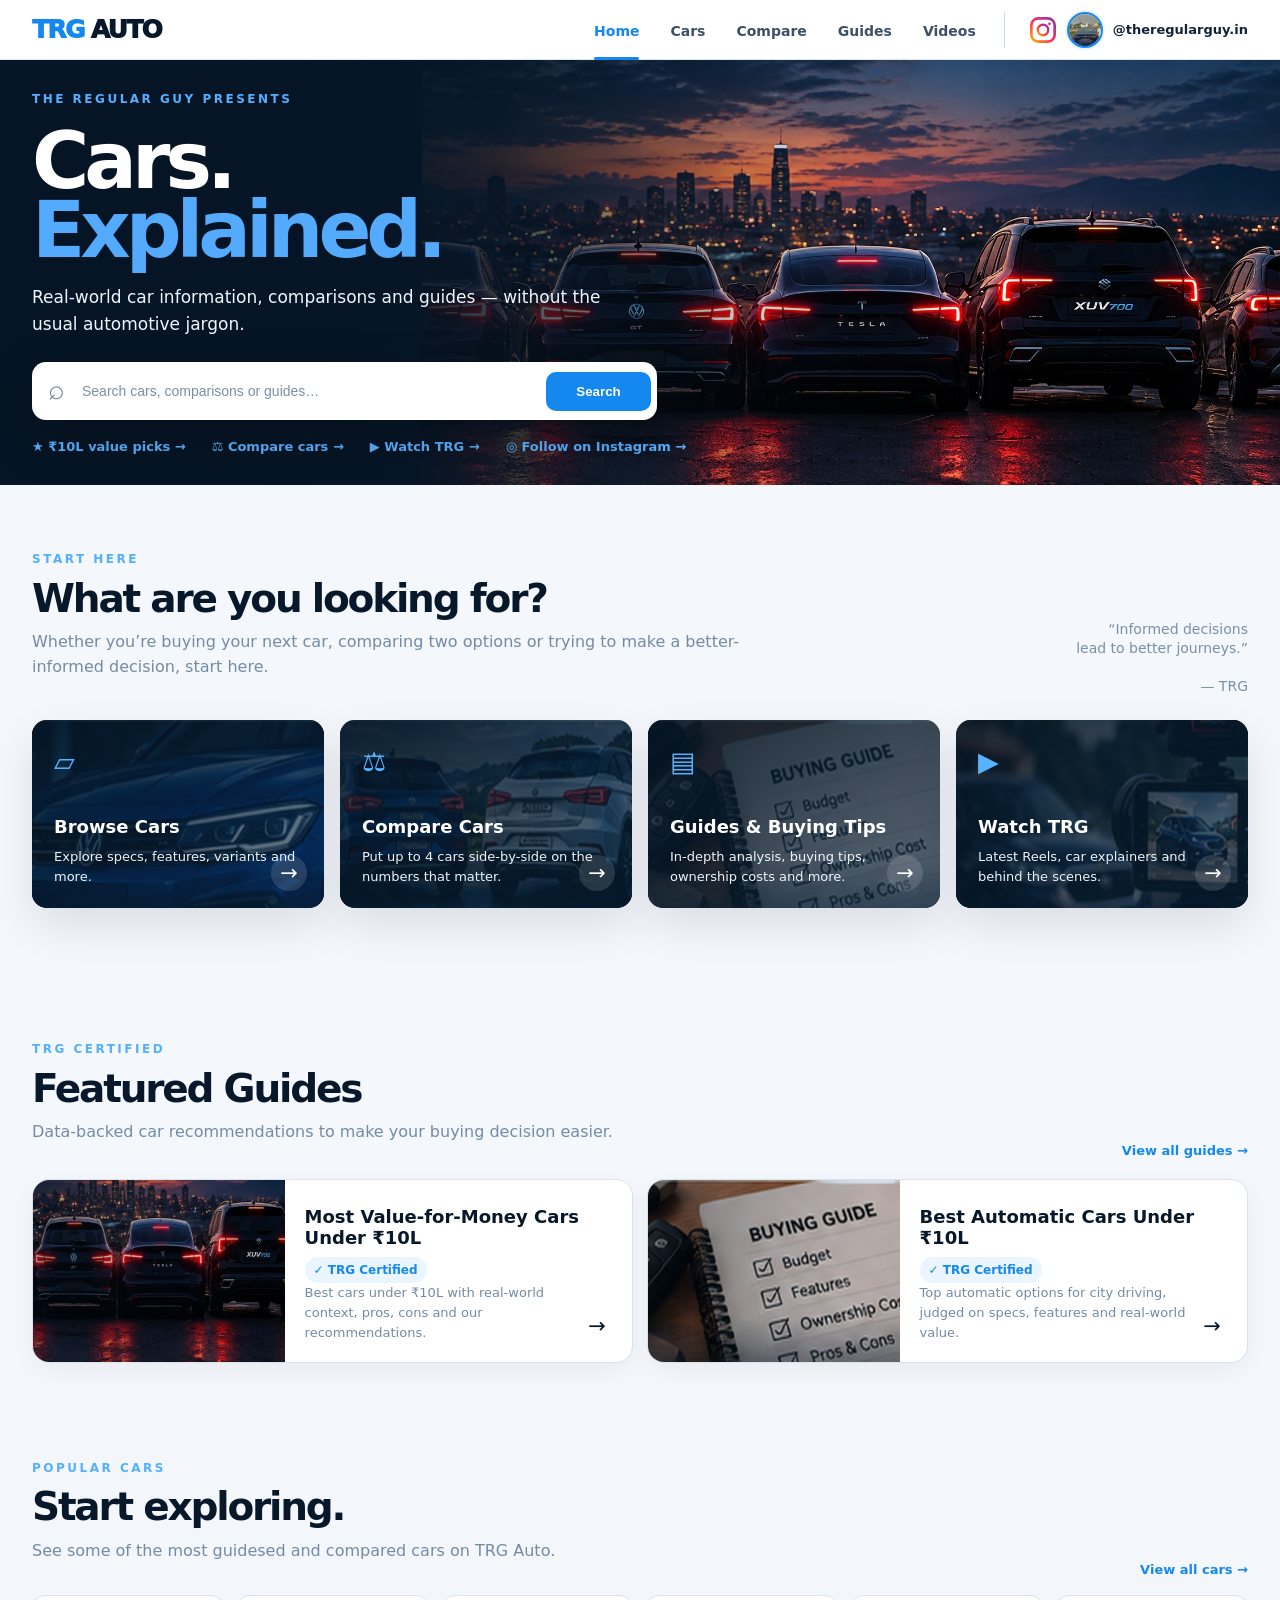
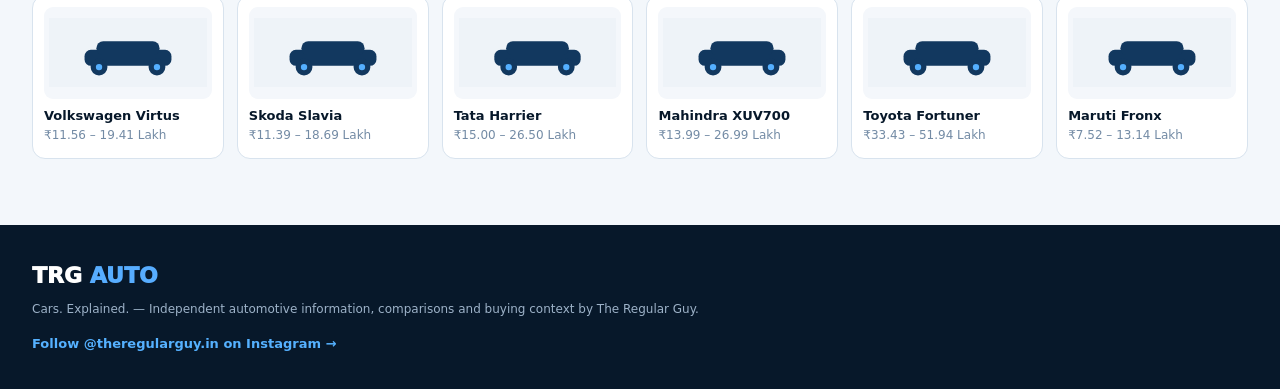
==== commit c6851141: "V6" ====
--- a/index.html
+++ b/index.html
@@ -1,4 +1,4 @@
-<!doctype html><html lang="en"><head><meta charset="utf-8"><meta name="viewport" content="width=device-width,initial-scale=1"><title>TRG Auto — Cars. Explained.</title><meta name="description" content="TRG Auto — Cars. Explained."><link rel="stylesheet" href="assets/styles.css?v=5.0"></head><body><header class="nav"><div class="container navin">
+<!doctype html><html lang="en"><head><meta charset="utf-8"><meta name="viewport" content="width=device-width,initial-scale=1"><title>TRG Auto — Cars. Explained.</title><meta name="description" content="TRG Auto — Cars. Explained."><link rel="stylesheet" href="assets/styles.css?v=6.0"></head><body><header class="nav"><div class="container navin">
 <a class="logo" href="index.html" aria-label="TRG Auto home"><span>TRG</span> AUTO</a>
 <button class="menu-toggle" aria-label="Open navigation">☰</button>
 <nav class="links" id="siteNav"><a href="index.html">Home</a><a href="cars.html">Cars</a><a href="compare.html">Compare</a><a href="guides.html">Guides</a><a href="videos.html">Videos</a></nav>
@@ -6,4 +6,4 @@
 </div></header><main><section class="hero"><div class="hero-media"></div><div class="hero-shade"></div><div class="container hero-grid"><div class="hero-copy"><div class="eyebrow">THE REGULAR GUY PRESENTS</div><h1>Cars.<br><span>Explained.</span></h1><p>Real-world car information, comparisons and guides — without the usual automotive jargon.</p><div class="search"><span class="search-icon">⌕</span><input id="siteSearch" autocomplete="off" placeholder="Search cars, comparisons or guides…"><button id="searchBtn" class="btn">Search</button><div id="searchSuggest" class="search-suggest"></div></div><div class="quicklinks"><a href="guide.html?guide=value">★ ₹10L value picks →</a><a href="compare.html">⚖ Compare cars →</a><a href="videos.html">▶ Watch TRG →</a><a href="https://www.instagram.com/theregularguy.in/" target="_blank" rel="noopener">◎ Follow on Instagram →</a></div></div></div></section>
 <section class="section start-section"><div class="container"><div class="start-head"><div><div class="kicker">START HERE</div><h2>What are you looking for?</h2><p class="sub">Whether you’re buying your next car, comparing two options or trying to make a better-informed decision, start here.</p></div><div class="quote">“Informed decisions<br>lead to better journeys.”<br><br>— TRG</div></div><div class="tools"><a class="tool" href="cars.html"><img src="assets/thumb-browse.jpg" alt="Browse Cars"><div class="tool-overlay"></div><div class="tool-copy"><div class="icon">▱</div><h3>Browse Cars</h3><p>Explore specs, features, variants and more.</p></div><span class="arrow">→</span></a><a class="tool" href="compare.html"><img src="assets/thumb-compare.jpg" alt="Compare Cars"><div class="tool-overlay"></div><div class="tool-copy"><div class="icon">⚖</div><h3>Compare Cars</h3><p>Put up to 4 cars side-by-side on the numbers that matter.</p></div><span class="arrow">→</span></a><a class="tool" href="guides.html"><img src="assets/thumb-guides.jpg" alt="Guides and Buying Tips"><div class="tool-overlay"></div><div class="tool-copy"><div class="icon">▤</div><h3>Guides &amp; Buying Tips</h3><p>In-depth analysis, buying tips, ownership costs and more.</p></div><span class="arrow">→</span></a><a class="tool" href="videos.html"><img src="assets/thumb-watch.jpg" alt="Watch TRG"><div class="tool-overlay"></div><div class="tool-copy"><div class="icon">▶</div><h3>Watch TRG</h3><p>Latest Reels, car explainers and behind the scenes.</p></div><span class="arrow">→</span></a></div></div></section>
 <section class="section certified"><div class="container"><div class="section-head"><div><div class="kicker">TRG CERTIFIED</div><h2>Featured Guides</h2><p class="sub">Data-backed car recommendations to make your buying decision easier.</p></div><a class="link" href="guides.html">View all guides →</a></div><div class="guide-feature-grid"><a class="guide-feature" href="guide.html?guide=value"><div class="guide-photo"><img src="assets/guide-value.jpg" alt="Most Value-for-Money Cars Under ₹10L guide"></div><div class="guide-text"><h3>Most Value-for-Money Cars Under ₹10L</h3><span class="cert-badge">✓ TRG Certified</span><p>Best cars under ₹10L with real-world context, pros, cons and our recommendations.</p><span class="round-arrow">→</span></div></a><a class="guide-feature" href="guide.html?guide=automatic"><div class="guide-photo"><img src="assets/guide-auto.jpg" alt="Best Automatic Cars Under ₹10L guide"></div><div class="guide-text"><h3>Best Automatic Cars Under ₹10L</h3><span class="cert-badge">✓ TRG Certified</span><p>Top automatic options for city driving, judged on specs, features and real-world value.</p><span class="round-arrow">→</span></div></a></div></div></section>
-<section class="section popular-section"><div class="container"><div class="section-head"><div><div class="kicker">POPULAR CARS</div><h2>Start exploring.</h2><p class="sub">See some of the most researched and compared cars on TRG Auto.</p></div><a class="link" href="cars.html">View all cars →</a></div><div class="popular-grid" id="popularCars"></div></div></section></main><footer class="footer"><div class="container"><div class="footer-brand">TRG <span>AUTO</span></div><div class="notice">Cars. Explained. — Independent automotive information, comparisons and buying context by The Regular Guy.</div><a href="https://www.instagram.com/theregularguy.in/" target="_blank" rel="noopener" class="footer-insta">Follow @theregularguy.in on Instagram →</a></div></footer><script src="assets/data.js?v=5.0"></script><script src="assets/script.js?v=5.0"></script></body></html>+<section class="section popular-section"><div class="container"><div class="section-head"><div><div class="kicker">POPULAR CARS</div><h2>Start exploring.</h2><p class="sub">See some of the most guidesed and compared cars on TRG Auto.</p></div><a class="link" href="cars.html">View all cars →</a></div><div class="popular-grid" id="popularCars"></div></div></section></main><footer class="footer"><div class="container"><div class="footer-brand">TRG <span>AUTO</span></div><div class="notice">Cars. Explained. — Independent automotive information, comparisons and buying context by The Regular Guy.</div><a href="https://www.instagram.com/theregularguy.in/" target="_blank" rel="noopener" class="footer-insta">Follow @theregularguy.in on Instagram →</a></div></footer><script src="assets/data.js?v=6.0"></script><script src="assets/script.js?v=6.0"></script><script src="assets/menu-v6.js?v=6.0"></script></body></html>
--- a/assets/styles.css
+++ b/assets/styles.css
@@ -28,3 +28,6 @@
 @media(max-width:460px){
   .container{width:calc(100% - 24px)}.navin{min-height:58px}.logo{font-size:22px}.hero-copy{padding-top:36px;padding-bottom:24px}.hero-media{height:205px}.hero h1{font-size:50px}.quicklinks{grid-template-columns:1fr 1fr}.popular-grid{grid-template-columns:1fr 1fr}.popular-art{height:86px}.popular-card b{font-size:11px}.popular-card span{font-size:10px}.guide-detail-hero{height:185px}.specgrid{grid-template-columns:1fr}
 }
+
+/* V6 Cars database */
+.market-page h1{font-size:clamp(48px,6vw,78px);margin:10px 0 12px;letter-spacing:-3px}.filter-pills{display:flex;gap:10px;flex-wrap:wrap;margin:26px 0 18px}.filter-pill{border:1px solid #cfdce9;background:#fff;color:#334e68;border-radius:999px;padding:10px 16px;font-weight:850;cursor:pointer}.filter-pill.active{border-color:#1688ef;background:#eaf4ff;color:#1688ef}.market-controls{display:grid;grid-template-columns:2fr repeat(5,1fr);gap:12px;margin:12px 0 20px}.field label{display:block;font-size:10px;text-transform:uppercase;letter-spacing:1px;font-weight:900;color:#7890aa;margin:0 0 6px}.field input,.field select{width:100%;padding:12px 13px;border:1px solid #dce5ef;border-radius:10px;background:#fff;color:#1a2b3f;font:inherit;outline:0}.field input:focus,.field select:focus{border-color:#1688ef;box-shadow:0 0 0 3px #eaf4ff}.market-summary{display:flex;justify-content:space-between;gap:15px;align-items:center;margin:12px 0 14px;color:#7890aa;font-size:12px}.market-grid{display:grid;grid-template-columns:repeat(4,1fr);gap:15px}.market-card{background:#fff;border:1px solid #dce5ef;border-radius:18px;padding:13px;transition:.15s;min-width:0}.market-card:hover{transform:translateY(-3px);box-shadow:0 18px 40px rgba(7,24,42,.09)}.market-img{height:170px;border-radius:13px;overflow:hidden;background:#eef4f8}.market-img img{width:100%;height:100%;object-fit:cover}.market-top{display:flex;justify-content:space-between;align-items:center;gap:8px;margin-top:10px}.market-brand{font-size:10px;text-transform:uppercase;letter-spacing:1px;font-weight:900;color:#7890aa}.verified{background:#eaf4ff;color:#167fd8;border-radius:999px;padding:4px 8px;font-size:9px;font-weight:900}.market-card h3{margin:8px 0 4px;font-size:18px;letter-spacing:-.4px}.market-card p{margin:0;color:#5b738e;font-size:13px}.view{display:block;margin-top:11px;color:#1688ef;font-weight:850;font-size:12px}.empty{grid-column:1/-1;padding:35px;border:1px dashed #c9d8e7;border-radius:18px;text-align:center;color:#7890aa}.menu-toggle{display:none;border:0;background:transparent;font-size:25px;color:#07182a;margin-left:auto}.igmini{font-size:25px;color:#d12685}.model-hero{display:flex;justify-content:space-between;gap:30px;align-items:center;background:#fff;border:1px solid #dce5ef;border-radius:20px;padding:25px;box-shadow:0 12px 35px rgba(7,24,42,.06)}.model-hero h1{font-size:clamp(42px,5vw,70px);letter-spacing:-3px;margin:10px 0}.model-image{width:min(48%,620px);height:280px;object-fit:cover;border-radius:14px}.city-bar{margin:18px 0;padding:16px 18px;background:#eaf4ff;border-left:4px solid #1688ef;border-radius:12px;display:flex;justify-content:space-between;gap:20px;align-items:center}.city-bar select{margin-left:10px;padding:9px 12px;border:1px solid #cbd9e7;border-radius:9px;background:#fff;font:inherit}.city-note{font-size:12px;color:#607994;max-width:720px}.model-section{margin-top:38px}.section-head{display:flex;justify-content:space-between;gap:20px;align-items:end;margin-bottom:15px}.variant-grid{display:grid;grid-template-columns:repeat(3,1fr);gap:14px}.variant-card{display:block;background:#fff;border:1px solid #dce5ef;border-radius:16px;padding:17px;cursor:pointer;position:relative}.variant-card:hover{border-color:#86c4f9;box-shadow:0 15px 35px rgba(7,24,42,.06)}.variant-card input{position:absolute;top:16px;right:16px}.variant-main{display:flex;justify-content:space-between;gap:8px;padding-right:25px}.variant-name{font-weight:900}.variant-price{font-weight:900;color:#1688ef}.variant-meta{display:flex;flex-wrap:wrap;gap:6px;margin:12px 0}.variant-meta span{background:#f3f7fb;color:#6d8298;border-radius:8px;padding:5px 7px;font-size:10px}.variant-onroad{font-size:12px;color:#7890aa;margin:8px 0}.variant-link{color:#1688ef;font-weight:850;font-size:12px}.compare-variant-btn{border:1px solid #1688ef;background:#eaf4ff;color:#1688ef;padding:10px 14px;border-radius:10px;font-weight:900;cursor:pointer}.detail-grid{display:grid;grid-template-columns:1.35fr .65fr;gap:15px}.detail-panel{background:#fff;border:1px solid #dce5ef;border-radius:18px;padding:20px}.market-select{width:100%;padding:12px;border:1px solid #dce5ef;border-radius:10px;background:#fff;margin-top:9px}@media(max-width:1100px){.market-controls{grid-template-columns:repeat(3,1fr)}.market-grid{grid-template-columns:repeat(3,1fr)}.variant-grid{grid-template-columns:repeat(2,1fr)}}@media(max-width:760px){.container{width:calc(100% - 28px)}.links{display:none;position:absolute;top:60px;left:0;right:0;background:#fff;padding:12px 18px;border-bottom:1px solid #dce5ef;flex-direction:column;align-items:flex-start;gap:0}.links.open{display:flex}.links a{padding:11px 0}.menu-toggle{display:block}.social{margin-left:14px;padding-left:14px}.ighandle{display:none}.market-controls{grid-template-columns:1fr 1fr}.market-grid{grid-template-columns:repeat(2,1fr)}.market-summary{display:block}.model-hero{display:block}.model-image{width:100%;margin-top:20px;height:230px}.city-bar{display:block}.city-note{margin-top:10px}.variant-grid{grid-template-columns:1fr}.detail-grid{grid-template-columns:1fr}}@media(max-width:480px){.market-controls{grid-template-columns:1fr}.market-grid{grid-template-columns:1fr}.market-img{height:190px}.section{padding:44px 0}.model-hero h1{font-size:45px}.model-image{height:200px}.section-head{display:block}.compare-variant-btn{margin-top:12px}}
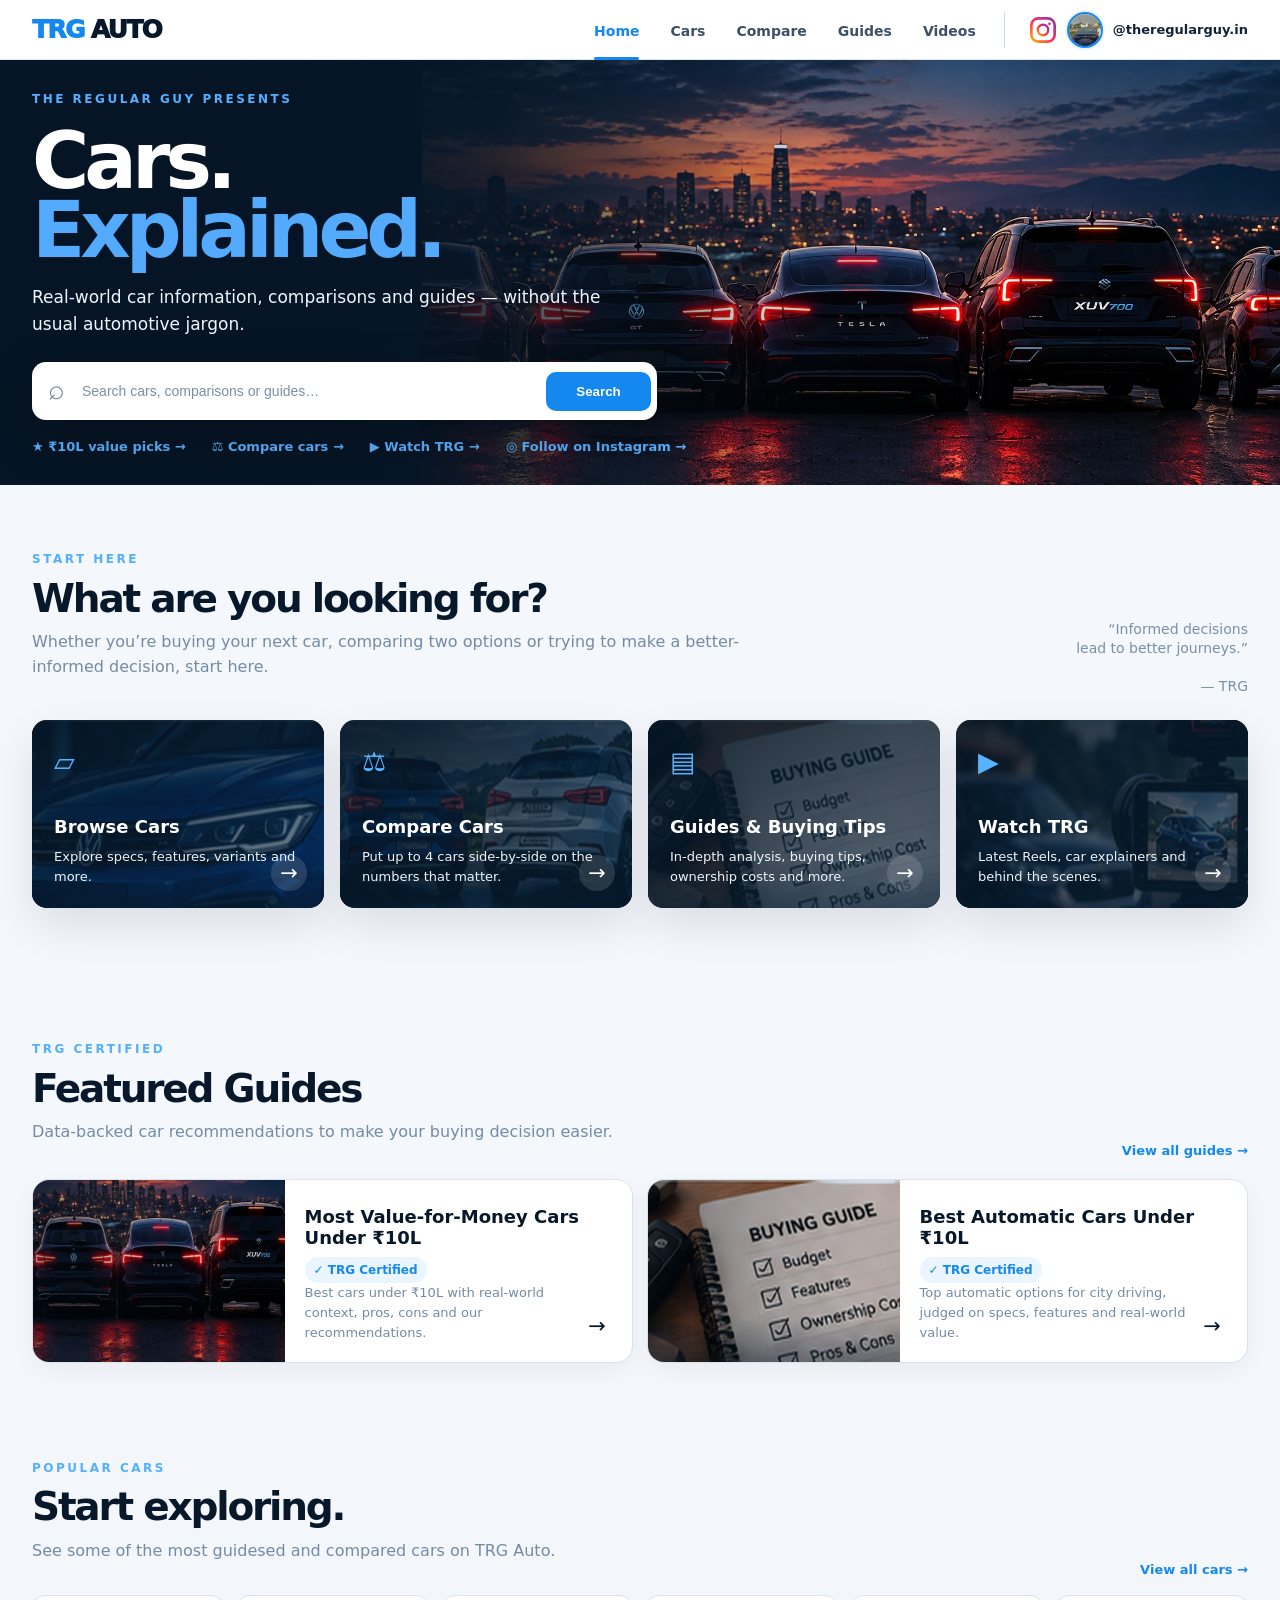
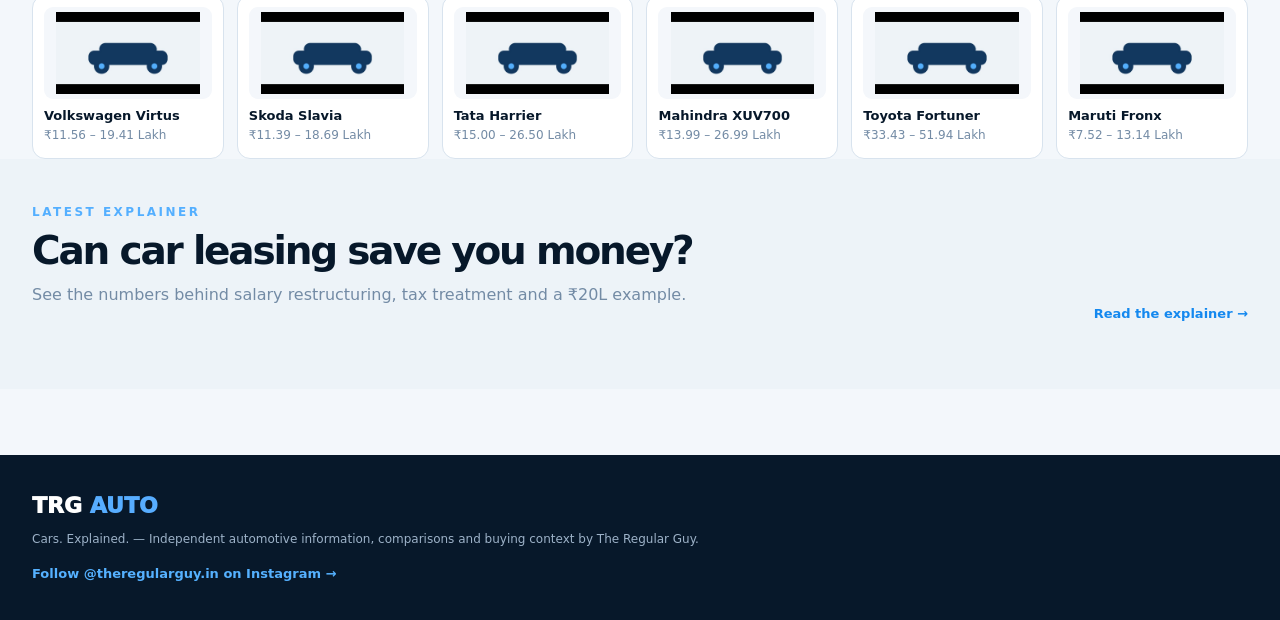
==== commit 9dc5d249: "Add files via upload" ====
--- a/index.html
+++ b/index.html
@@ -1,4 +1,4 @@
-<!doctype html><html lang="en"><head><meta charset="utf-8"><meta name="viewport" content="width=device-width,initial-scale=1"><title>TRG Auto — Cars. Explained.</title><meta name="description" content="TRG Auto — Cars. Explained."><link rel="stylesheet" href="assets/styles.css?v=6.0"></head><body><header class="nav"><div class="container navin">
+<!doctype html><html lang="en"><head><meta charset="utf-8"><meta name="viewport" content="width=device-width,initial-scale=1"><title>TRG Auto — Cars. Explained.</title><meta name="description" content="TRG Auto — Cars. Explained."><link rel="stylesheet" href="assets/styles.css?v=6.2"></head><body><header class="nav"><div class="container navin">
 <a class="logo" href="index.html" aria-label="TRG Auto home"><span>TRG</span> AUTO</a>
 <button class="menu-toggle" aria-label="Open navigation">☰</button>
 <nav class="links" id="siteNav"><a href="index.html">Home</a><a href="cars.html">Cars</a><a href="compare.html">Compare</a><a href="guides.html">Guides</a><a href="videos.html">Videos</a></nav>
@@ -6,4 +6,4 @@
 </div></header><main><section class="hero"><div class="hero-media"></div><div class="hero-shade"></div><div class="container hero-grid"><div class="hero-copy"><div class="eyebrow">THE REGULAR GUY PRESENTS</div><h1>Cars.<br><span>Explained.</span></h1><p>Real-world car information, comparisons and guides — without the usual automotive jargon.</p><div class="search"><span class="search-icon">⌕</span><input id="siteSearch" autocomplete="off" placeholder="Search cars, comparisons or guides…"><button id="searchBtn" class="btn">Search</button><div id="searchSuggest" class="search-suggest"></div></div><div class="quicklinks"><a href="guide.html?guide=value">★ ₹10L value picks →</a><a href="compare.html">⚖ Compare cars →</a><a href="videos.html">▶ Watch TRG →</a><a href="https://www.instagram.com/theregularguy.in/" target="_blank" rel="noopener">◎ Follow on Instagram →</a></div></div></div></section>
 <section class="section start-section"><div class="container"><div class="start-head"><div><div class="kicker">START HERE</div><h2>What are you looking for?</h2><p class="sub">Whether you’re buying your next car, comparing two options or trying to make a better-informed decision, start here.</p></div><div class="quote">“Informed decisions<br>lead to better journeys.”<br><br>— TRG</div></div><div class="tools"><a class="tool" href="cars.html"><img src="assets/thumb-browse.jpg" alt="Browse Cars"><div class="tool-overlay"></div><div class="tool-copy"><div class="icon">▱</div><h3>Browse Cars</h3><p>Explore specs, features, variants and more.</p></div><span class="arrow">→</span></a><a class="tool" href="compare.html"><img src="assets/thumb-compare.jpg" alt="Compare Cars"><div class="tool-overlay"></div><div class="tool-copy"><div class="icon">⚖</div><h3>Compare Cars</h3><p>Put up to 4 cars side-by-side on the numbers that matter.</p></div><span class="arrow">→</span></a><a class="tool" href="guides.html"><img src="assets/thumb-guides.jpg" alt="Guides and Buying Tips"><div class="tool-overlay"></div><div class="tool-copy"><div class="icon">▤</div><h3>Guides &amp; Buying Tips</h3><p>In-depth analysis, buying tips, ownership costs and more.</p></div><span class="arrow">→</span></a><a class="tool" href="videos.html"><img src="assets/thumb-watch.jpg" alt="Watch TRG"><div class="tool-overlay"></div><div class="tool-copy"><div class="icon">▶</div><h3>Watch TRG</h3><p>Latest Reels, car explainers and behind the scenes.</p></div><span class="arrow">→</span></a></div></div></section>
 <section class="section certified"><div class="container"><div class="section-head"><div><div class="kicker">TRG CERTIFIED</div><h2>Featured Guides</h2><p class="sub">Data-backed car recommendations to make your buying decision easier.</p></div><a class="link" href="guides.html">View all guides →</a></div><div class="guide-feature-grid"><a class="guide-feature" href="guide.html?guide=value"><div class="guide-photo"><img src="assets/guide-value.jpg" alt="Most Value-for-Money Cars Under ₹10L guide"></div><div class="guide-text"><h3>Most Value-for-Money Cars Under ₹10L</h3><span class="cert-badge">✓ TRG Certified</span><p>Best cars under ₹10L with real-world context, pros, cons and our recommendations.</p><span class="round-arrow">→</span></div></a><a class="guide-feature" href="guide.html?guide=automatic"><div class="guide-photo"><img src="assets/guide-auto.jpg" alt="Best Automatic Cars Under ₹10L guide"></div><div class="guide-text"><h3>Best Automatic Cars Under ₹10L</h3><span class="cert-badge">✓ TRG Certified</span><p>Top automatic options for city driving, judged on specs, features and real-world value.</p><span class="round-arrow">→</span></div></a></div></div></section>
-<section class="section popular-section"><div class="container"><div class="section-head"><div><div class="kicker">POPULAR CARS</div><h2>Start exploring.</h2><p class="sub">See some of the most guidesed and compared cars on TRG Auto.</p></div><a class="link" href="cars.html">View all cars →</a></div><div class="popular-grid" id="popularCars"></div></div></section></main><footer class="footer"><div class="container"><div class="footer-brand">TRG <span>AUTO</span></div><div class="notice">Cars. Explained. — Independent automotive information, comparisons and buying context by The Regular Guy.</div><a href="https://www.instagram.com/theregularguy.in/" target="_blank" rel="noopener" class="footer-insta">Follow @theregularguy.in on Instagram →</a></div></footer><script src="assets/data.js?v=6.0"></script><script src="assets/script.js?v=6.0"></script><script src="assets/menu-v6.js?v=6.0"></script></body></html>+<section class="section popular-section"><div class="container"><div class="section-head"><div><div class="kicker">POPULAR CARS</div><h2>Start exploring.</h2><p class="sub">See some of the most guidesed and compared cars on TRG Auto.</p></div><a class="link" href="cars.html">View all cars →</a></div><div class="popular-grid" id="popularCars"></div></div><section class="section alt" style="padding-top:44px;padding-bottom:50px"><div class="container"><div class="section-head"><div><div class="kicker">LATEST EXPLAINER</div><h2>Can car leasing save you money?</h2><p class="sub">See the numbers behind salary restructuring, tax treatment and a ₹20L example.</p></div><a class="link" href="car-leasing.html">Read the explainer →</a></div></div></section></main><footer class="footer"><div class="container"><div class="footer-brand">TRG <span>AUTO</span></div><div class="notice">Cars. Explained. — Independent automotive information, comparisons and buying context by The Regular Guy.</div><a href="https://www.instagram.com/theregularguy.in/" target="_blank" rel="noopener" class="footer-insta">Follow @theregularguy.in on Instagram →</a></div></footer><script src="assets/data.js?v=6.2"></script><script src="assets/script.js?v=6.2"></script><script src="assets/menu-v6.js?v=6.2"></script></body></html>
--- a/assets/styles.css
+++ b/assets/styles.css
@@ -31,3 +31,8 @@
 
 /* V6 Cars database */
 .market-page h1{font-size:clamp(48px,6vw,78px);margin:10px 0 12px;letter-spacing:-3px}.filter-pills{display:flex;gap:10px;flex-wrap:wrap;margin:26px 0 18px}.filter-pill{border:1px solid #cfdce9;background:#fff;color:#334e68;border-radius:999px;padding:10px 16px;font-weight:850;cursor:pointer}.filter-pill.active{border-color:#1688ef;background:#eaf4ff;color:#1688ef}.market-controls{display:grid;grid-template-columns:2fr repeat(5,1fr);gap:12px;margin:12px 0 20px}.field label{display:block;font-size:10px;text-transform:uppercase;letter-spacing:1px;font-weight:900;color:#7890aa;margin:0 0 6px}.field input,.field select{width:100%;padding:12px 13px;border:1px solid #dce5ef;border-radius:10px;background:#fff;color:#1a2b3f;font:inherit;outline:0}.field input:focus,.field select:focus{border-color:#1688ef;box-shadow:0 0 0 3px #eaf4ff}.market-summary{display:flex;justify-content:space-between;gap:15px;align-items:center;margin:12px 0 14px;color:#7890aa;font-size:12px}.market-grid{display:grid;grid-template-columns:repeat(4,1fr);gap:15px}.market-card{background:#fff;border:1px solid #dce5ef;border-radius:18px;padding:13px;transition:.15s;min-width:0}.market-card:hover{transform:translateY(-3px);box-shadow:0 18px 40px rgba(7,24,42,.09)}.market-img{height:170px;border-radius:13px;overflow:hidden;background:#eef4f8}.market-img img{width:100%;height:100%;object-fit:cover}.market-top{display:flex;justify-content:space-between;align-items:center;gap:8px;margin-top:10px}.market-brand{font-size:10px;text-transform:uppercase;letter-spacing:1px;font-weight:900;color:#7890aa}.verified{background:#eaf4ff;color:#167fd8;border-radius:999px;padding:4px 8px;font-size:9px;font-weight:900}.market-card h3{margin:8px 0 4px;font-size:18px;letter-spacing:-.4px}.market-card p{margin:0;color:#5b738e;font-size:13px}.view{display:block;margin-top:11px;color:#1688ef;font-weight:850;font-size:12px}.empty{grid-column:1/-1;padding:35px;border:1px dashed #c9d8e7;border-radius:18px;text-align:center;color:#7890aa}.menu-toggle{display:none;border:0;background:transparent;font-size:25px;color:#07182a;margin-left:auto}.igmini{font-size:25px;color:#d12685}.model-hero{display:flex;justify-content:space-between;gap:30px;align-items:center;background:#fff;border:1px solid #dce5ef;border-radius:20px;padding:25px;box-shadow:0 12px 35px rgba(7,24,42,.06)}.model-hero h1{font-size:clamp(42px,5vw,70px);letter-spacing:-3px;margin:10px 0}.model-image{width:min(48%,620px);height:280px;object-fit:cover;border-radius:14px}.city-bar{margin:18px 0;padding:16px 18px;background:#eaf4ff;border-left:4px solid #1688ef;border-radius:12px;display:flex;justify-content:space-between;gap:20px;align-items:center}.city-bar select{margin-left:10px;padding:9px 12px;border:1px solid #cbd9e7;border-radius:9px;background:#fff;font:inherit}.city-note{font-size:12px;color:#607994;max-width:720px}.model-section{margin-top:38px}.section-head{display:flex;justify-content:space-between;gap:20px;align-items:end;margin-bottom:15px}.variant-grid{display:grid;grid-template-columns:repeat(3,1fr);gap:14px}.variant-card{display:block;background:#fff;border:1px solid #dce5ef;border-radius:16px;padding:17px;cursor:pointer;position:relative}.variant-card:hover{border-color:#86c4f9;box-shadow:0 15px 35px rgba(7,24,42,.06)}.variant-card input{position:absolute;top:16px;right:16px}.variant-main{display:flex;justify-content:space-between;gap:8px;padding-right:25px}.variant-name{font-weight:900}.variant-price{font-weight:900;color:#1688ef}.variant-meta{display:flex;flex-wrap:wrap;gap:6px;margin:12px 0}.variant-meta span{background:#f3f7fb;color:#6d8298;border-radius:8px;padding:5px 7px;font-size:10px}.variant-onroad{font-size:12px;color:#7890aa;margin:8px 0}.variant-link{color:#1688ef;font-weight:850;font-size:12px}.compare-variant-btn{border:1px solid #1688ef;background:#eaf4ff;color:#1688ef;padding:10px 14px;border-radius:10px;font-weight:900;cursor:pointer}.detail-grid{display:grid;grid-template-columns:1.35fr .65fr;gap:15px}.detail-panel{background:#fff;border:1px solid #dce5ef;border-radius:18px;padding:20px}.market-select{width:100%;padding:12px;border:1px solid #dce5ef;border-radius:10px;background:#fff;margin-top:9px}@media(max-width:1100px){.market-controls{grid-template-columns:repeat(3,1fr)}.market-grid{grid-template-columns:repeat(3,1fr)}.variant-grid{grid-template-columns:repeat(2,1fr)}}@media(max-width:760px){.container{width:calc(100% - 28px)}.links{display:none;position:absolute;top:60px;left:0;right:0;background:#fff;padding:12px 18px;border-bottom:1px solid #dce5ef;flex-direction:column;align-items:flex-start;gap:0}.links.open{display:flex}.links a{padding:11px 0}.menu-toggle{display:block}.social{margin-left:14px;padding-left:14px}.ighandle{display:none}.market-controls{grid-template-columns:1fr 1fr}.market-grid{grid-template-columns:repeat(2,1fr)}.market-summary{display:block}.model-hero{display:block}.model-image{width:100%;margin-top:20px;height:230px}.city-bar{display:block}.city-note{margin-top:10px}.variant-grid{grid-template-columns:1fr}.detail-grid{grid-template-columns:1fr}}@media(max-width:480px){.market-controls{grid-template-columns:1fr}.market-grid{grid-template-columns:1fr}.market-img{height:190px}.section{padding:44px 0}.model-hero h1{font-size:45px}.model-image{height:200px}.section-head{display:block}.compare-variant-btn{margin-top:12px}}
+
+
+.market-sortbar{display:flex;justify-content:space-between;gap:18px;align-items:end}.market-summary{margin:0;display:flex;gap:12px;align-items:center}.market-summary span{font-size:11px;color:#7890aa}.sort-field{width:220px}.market-note{min-height:18px;margin:4px 0 12px;font-size:11px;color:#70869f}.verified.pending{background:#fff4df;color:#a36a00}.load-more{display:block;margin:24px auto 4px;border:1px solid #1688ef;background:#eaf4ff;color:#1688ef;border-radius:999px;padding:11px 18px;font-weight:900;cursor:pointer}.load-more:hover{background:#dff0ff}.feature-panel{margin-top:17px;background:#f4f8fc;border:1px solid #dce5ef;border-radius:14px;padding:18px}.feature-chips{display:flex;flex-wrap:wrap;gap:8px;margin-top:10px}.feature-chips span{background:#fff;border:1px solid #dce5ef;border-radius:999px;padding:7px 10px;font-size:12px;color:#31506c}.compare-toolbar{display:flex;justify-content:space-between;gap:16px;align-items:end;margin:18px 0}.compare-toolbar label{font-weight:850;font-size:11px;color:#70869f;text-transform:uppercase;letter-spacing:.8px}.compare-toolbar select{display:block;margin-top:7px;padding:11px 13px;border:1px solid #dce5ef;border-radius:10px;background:#fff;min-width:220px;font:inherit;color:#1a2b3f}.compare-selection{display:flex;gap:10px;flex-wrap:wrap}.compare-selection label{font-size:10px}.compare-selection select{display:block;min-width:180px}.add-variant{border:1px solid #1688ef;background:#eaf4ff;color:#1688ef;border-radius:10px;padding:11px 13px;font-weight:900;cursor:pointer}.feature-cell{text-align:center;font-weight:950;color:#1688ef}.model-image{object-fit:contain;background:#f4f8fc}.detail-grid{align-items:start}
+@media(max-width:760px){.market-sortbar{display:block}.sort-field{width:100%;margin-top:12px}.market-summary{display:block}.market-summary span{display:block;margin-top:5px}.market-controls{grid-template-columns:1fr 1fr}.compare-toolbar{display:block}.compare-selection{margin-top:14px}.compare-selection select,.compare-toolbar select{width:100%}}
+@media(max-width:480px){.market-controls{grid-template-columns:1fr}.market-grid{grid-template-columns:1fr}}
